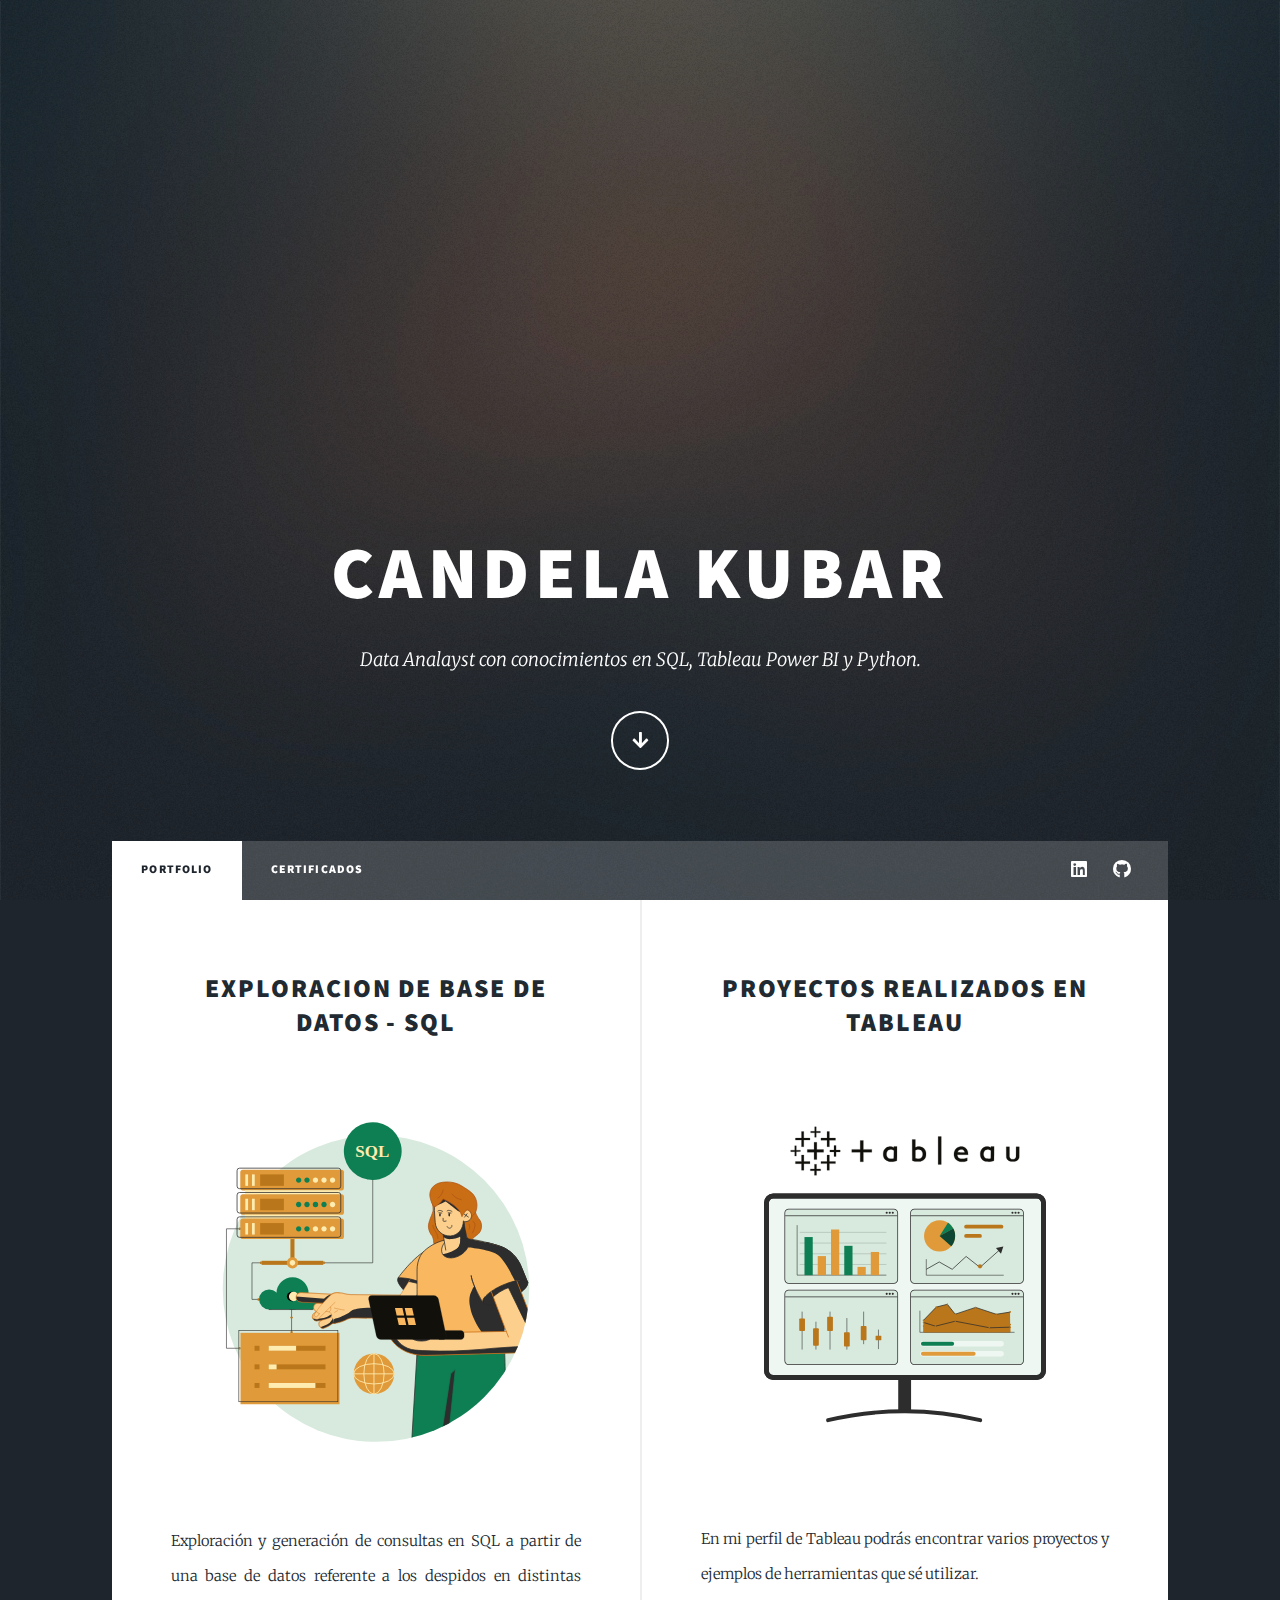
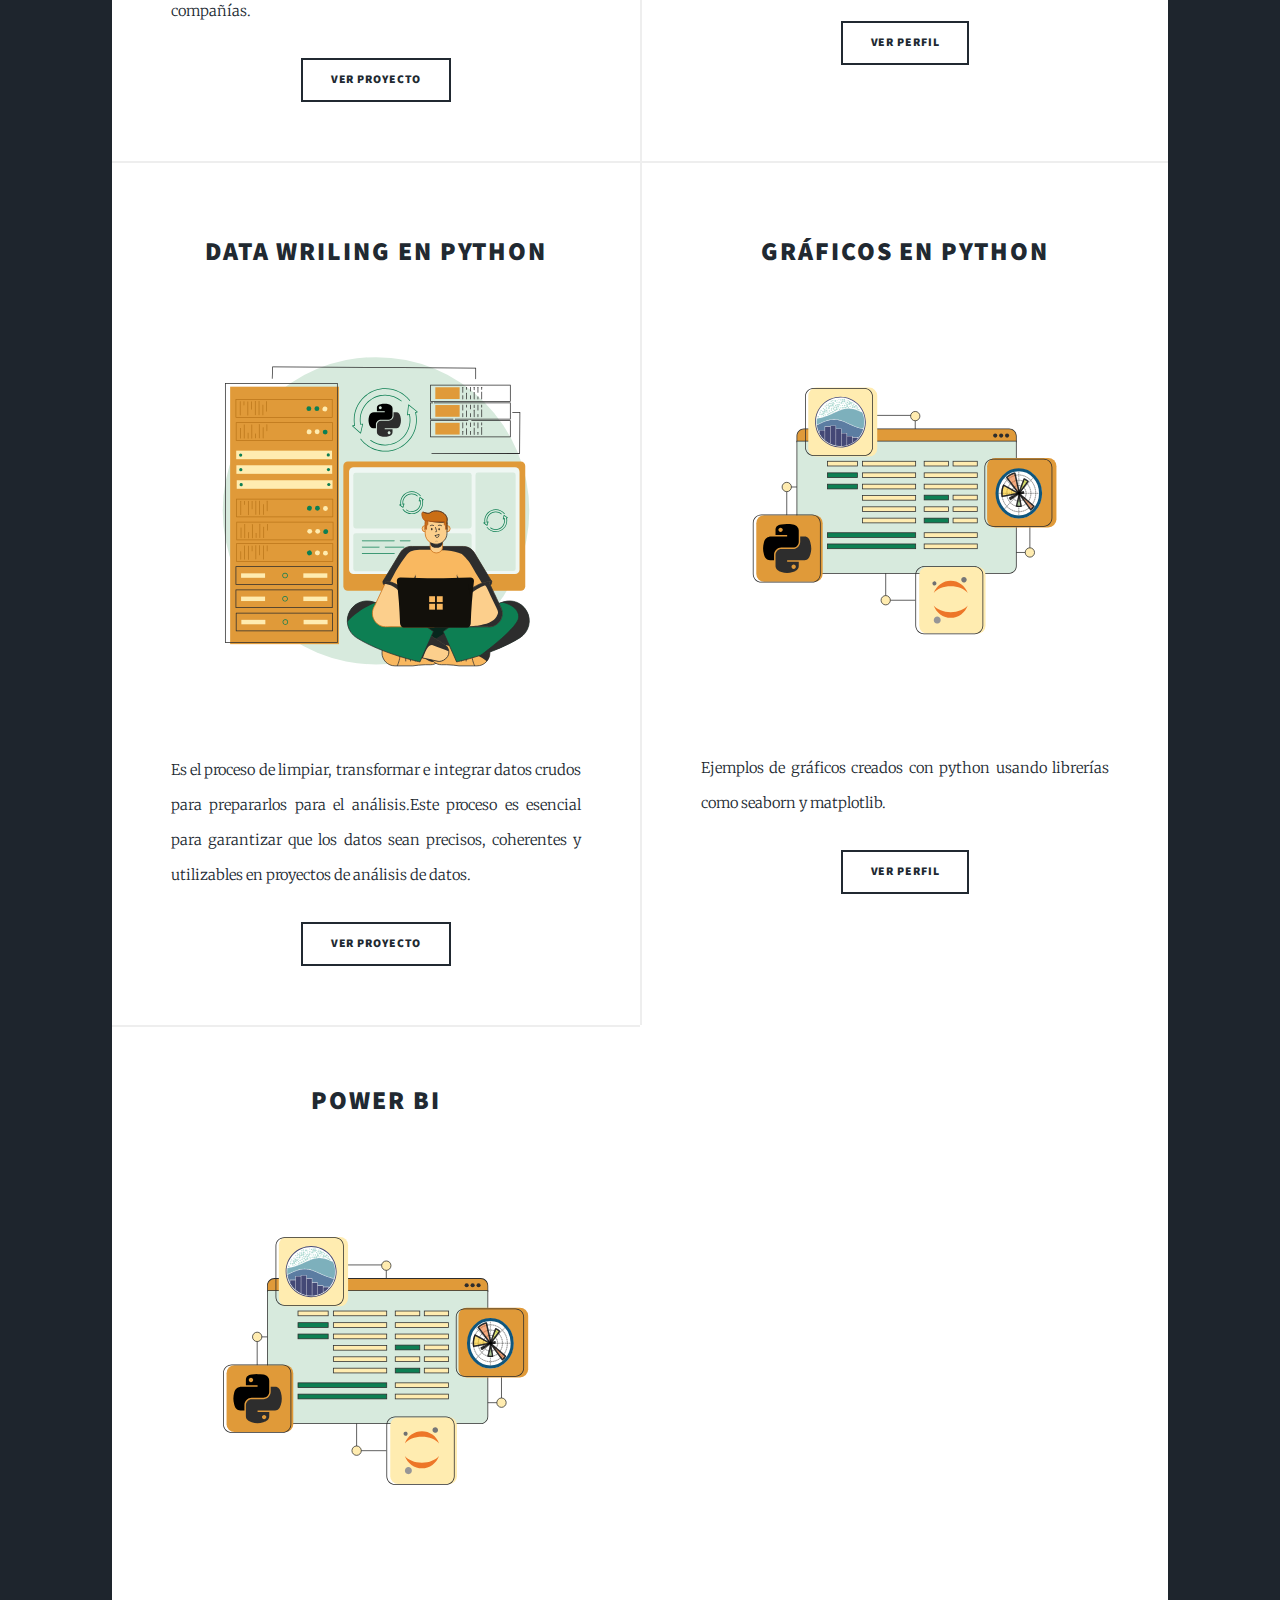
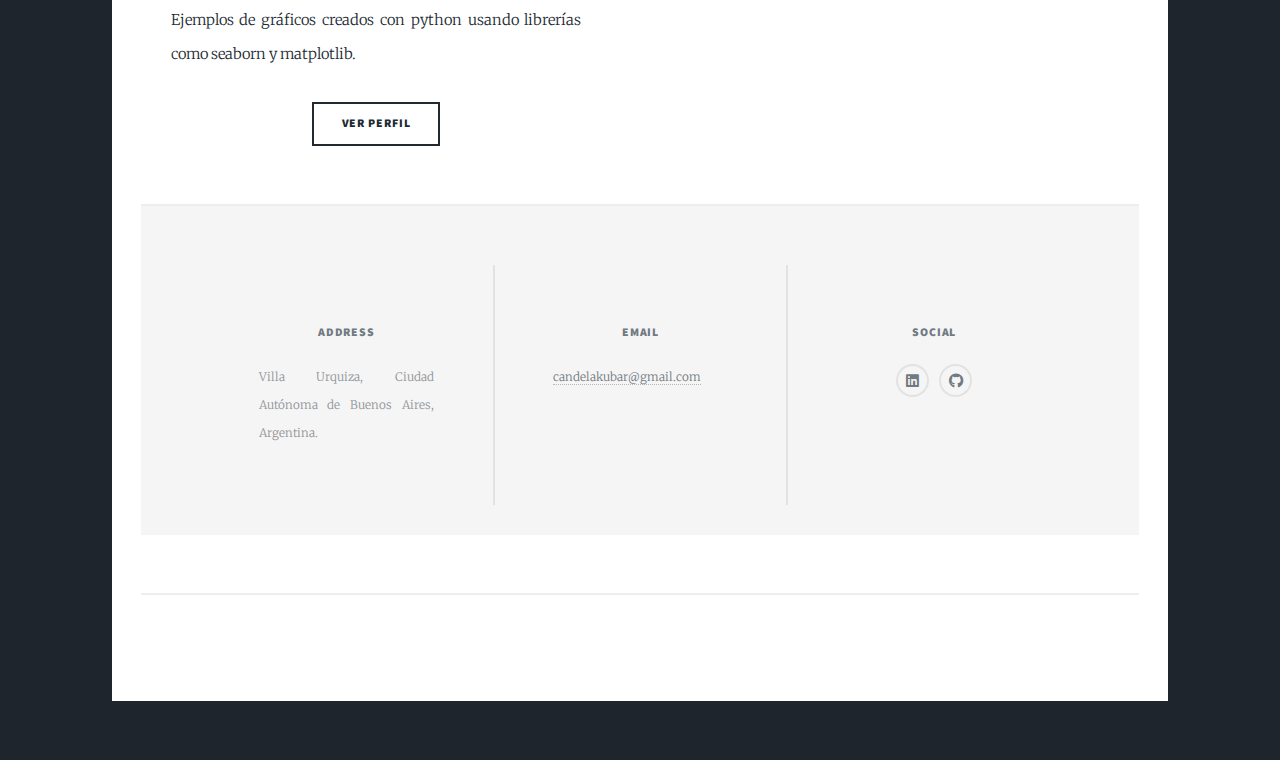
==== index.html @ c2733c33 "Add files via upload" ====
<!DOCTYPE HTML>
<!--
	Massively by HTML5 UP
	html5up.net | @ajlkn
	Free for personal and commercial use under the CCA 3.0 license (html5up.net/license)
-->
<html>
	<head>
		<title>Candela Kubar</title>
		<meta charset="utf-8" />
		<meta name="viewport" content="width=device-width, initial-scale=1, user-scalable=no" />
		<link rel="stylesheet" href="assets/css/main.css" />
		<noscript><link rel="stylesheet" href="assets/css/noscript.css" /></noscript>
	</head>
	<body class="is-preload">

		<!-- Wrapper -->
			<div id="wrapper" class="fade-in">

				<!-- Intro -->
					<div id="intro">
						<h1>Candela Kubar</h1>
						<p>Data Analayst con conocimientos en SQL, Tableau Power BI y Python. </p>
						<ul class="actions">
							<li><a href="#header" class="button icon solid solo fa-arrow-down scrolly">Continue</a></li>
						</ul>
					</div>

				<!-- Header -->
					<header id="header">
						<a href="index.html" class="logo">Candela Kubar</a>
					</header>

				<!-- Nav -->
					<nav id="nav">
						<ul class="links">
							<li class="active"><a href="index.html">Portfolio</a></li>
							<li><a href="Certificados.html">Certificados</a></li>
						</ul>
						<ul class="icons">
							<li><a href="https://www.linkedin.com/in/candela-kubar/" class="icon brands alt fa-linkedin"><span class="label">Linkedin</span></a></li>
									
							<li><a href="https://github.com/candelakubar" class="icon brands alt fa-github"><span class="label">GitHub</span></a></li>
						</ul>

					</nav>

				<!-- Main -->
					<div id="main">

						<!-- Featured Post -->
							<!--<article class="post featured">
								<header class="major">
									<span class="date"></span>
									<h2><a href="#">SOBRE MÍ</a></h2>
									<p>.</p>
								</header>
								<a href="#" class="image main"><img src="images/Candela - .png" alt="" /></a>
								<ul class="actions special">
									<li><a href="https://github.com/candelakubar/Portfolio/commit/44b8f091636bd6ac9d84b65bd78815445a03f952#diff-f40e5168f8fb11da5d33256a56b087e0f055940e2dd5fc052635dda3a37f2e3c" class="button large"> ver proyecto</a></li>
								</ul>
							</article>-->

						
						<!-- Posts -->
						<section class="posts">
							<article>
								<header>
									<span class="date"></span>
									<h2><a href="#">Exploracion de base de DATOS - SQL</a></h2>
								</header>
								<a href="#" class="image fit"><img src="images/2.svg" alt="" /></a>
								<p> Exploración y generación de consultas en SQL a partir de una base de datos referente a los despidos en distintas compañías.</p>
								<ul class="actions special">
									<li><a href="https://github.com/candelakubar/Portfolio/commit/44b8f091636bd6ac9d84b65bd78815445a03f952#diff-12560de89fd45d943a1b974aaaf78021fa6020786e90a288460d749282e4a67f" 
								class="button">Ver Proyecto</a></li>
								</ul>
							</article>
							<article>
								<header>
									<span class="date"></span>
									<h2><a href="https://public.tableau.com/app/profile/candela.kubar/vizzes">Proyectos realizados en Tableau</a></h2>
								</header>
								<a href="https://public.tableau.com/app/profile/candela.kubar/vizzes" class="image fit"><img src="images/3.svg" alt="" /></a>
								<p>En mi perfil de Tableau podrás encontrar varios proyectos y ejemplos de herramientas que sé utilizar.</p>
								<ul class="actions special">
									<li><a href="https://public.tableau.com/app/profile/candela.kubar/vizzes" class="button">Ver Perfil</a></li>
								</ul>
							</article>
							<article>

								<header>
									<span class="date"></span>
									<h2><a href="#">Data wriling en Python</a></h2>
								</header>
								<a href="https://github.com/candelakubar/Python/blob/9439e0c2906e0eee82c3d6cc67733873a5046e0e/Data_Wrangling.ipynb" class="image fit"><img src="images/1.svg" alt="" /></a>
								<p>Es el proceso de limpiar, transformar e integrar datos crudos para prepararlos para el análisis.Este proceso es esencial para garantizar que los datos sean precisos, coherentes y utilizables en proyectos de análisis de datos. </p>
								<ul class="actions special">
									<li><a href="#" class="button">Ver Proyecto</a></li>
								</ul>
							</article>
							<article>
								<header>
									<span class="date"></span>
									<h2><a href="#">Gráficos en Python</a></h2>
								</header>
								<a href="https://public.tableau.com/app/profile/candela.kubar/vizzes" class="image fit"><img src="images/4.svg" alt="" /></a>
								<p>Ejemplos de gráficos creados con python usando librerías como seaborn y matplotlib.<p>
								<ul class="actions special">
									<li><a href="#" class="button">Ver Perfil</a></li>
								</ul>
							</article>
							<article>
								
							
									<span class="major"></span>
									<h2><a href="#">POWER BI </a></h2>
								</header>
								<a href="powerbi.html" class="image fit"><img src="images/4.svg" alt="" /></a>
								<p>Ejemplos de gráficos creados con python usando librerías como seaborn y matplotlib.<p>
								<ul class="actions special">
									<li><a href="" class="button">Ver Perfil</a></li>
								</ul>

							</article>
							</section>





				
			<!-- Footer -->
			<footer id="footer">
				<section>
				
						<h3>Address</h3>
						<p> Villa Urquiza, Ciudad Autónoma de Buenos Aires, Argentina.</p>
					
					</section>
					<section>
						<h3>Email</h3>
						<p><a href="#">candelakubar@gmail.com</a></p>
					</section>
					<section>
						<h3>Social</h3>
						<ul class="icons alt">
							<li><a href="https://www.linkedin.com/in/candela-kubar/" class="icon brands alt fa-linkedin"><span class="label">Linkedin</span></a></li>
							
							<li><a href="https://github.com/candelakubar" class="icon brands alt fa-github"><span class="label">GitHub</span></a></li>
						</ul>
					</section>
				</section>
			</footer>

			<!-- Copyright -->
				<div id="copyright">
					<ul><li>&copy; Untitled</li><li>Design: <a href="https://html5up.net">HTML5 UP</a></li></ul>
				</div>

		</div>
		<!-- Scripts -->
			<script src="assets/js/jquery.min.js"></script>
			<script src="assets/js/jquery.scrollex.min.js"></script>
			<script src="assets/js/jquery.scrolly.min.js"></script>
			<script src="assets/js/browser.min.js"></script>
			<script src="assets/js/breakpoints.min.js"></script>
			<script src="assets/js/util.js"></script>
			<script src="assets/js/main.js"></script>

	</body>
</html>
---- assets/css/main.css ----
@import url(fontawesome-all.min.css);
@import url("https://fonts.googleapis.com/css?family=Merriweather:300,700,300italic,700italic|Source+Sans+Pro:900");

/*
	Massively by HTML5 UP
	html5up.net | @ajlkn
	Free for personal and commercial use under the CCA 3.0 license (html5up.net/license)
*/

html, body, div, span, applet, object,
iframe, h1, h2, h3, h4, h5, h6, p, blockquote,
pre, a, abbr, acronym, address, big, cite,
code, del, dfn, em, img, ins, kbd, q, s, samp,
small, strike, strong, sub, sup, tt, var, b,
u, i, center, dl, dt, dd, ol, ul, li, fieldset,
form, label, legend, table, caption, tbody,
tfoot, thead, tr, th, td, article, aside,
canvas, details, embed, figure, figcaption,
footer, header, hgroup, menu, nav, output, ruby,
section, summary, time, mark, audio, video {
	margin: 0;
	padding: 0;
	border: 0;
	font-size: 100%;
	font: inherit;
	vertical-align: baseline;}

article, aside, details, figcaption, figure,
footer, header, hgroup, menu, nav, section {
	display: block;}

body {
	line-height: 1;
}

ol, ul {
	list-style: none;
}

blockquote, q {
	quotes: none;
}

	blockquote:before, blockquote:after, q:before, q:after {
		content: '';
		content: none;
	}

table {
	border-collapse: collapse;
	border-spacing: 0;
}

body {
	-webkit-text-size-adjust: none;
}

mark {
	background-color: transparent;
	color: inherit;
}

input::-moz-focus-inner {
	border: 0;
	padding: 0;
}

input, select, textarea {
	-moz-appearance: none;
	-webkit-appearance: none;
	-ms-appearance: none;
	appearance: none;
}

/* Basic */

	@-ms-viewport {
		width: device-width;
	}

	body {
		-ms-overflow-style: scrollbar;
	}

	@media screen and (max-width: 480px) {

		html, body {
			min-width: 320px;
		}

	}

	html {
		box-sizing: border-box;
	}

	*, *:before, *:after {
		box-sizing: inherit;
	}

	body {
		background-color: #1e252d;
	}

		body.is-preload *, body.is-preload *:before, body.is-preload *:after {
			-moz-animation: none !important;
			-webkit-animation: none !important;
			-ms-animation: none !important;
			animation: none !important;
			-moz-transition: none !important;
			-webkit-transition: none !important;
			-ms-transition: none !important;
			transition: none !important;
		}

/* Type */

	html {
		font-size: 16pt;
	}

		@media screen and (max-width: 1680px) {

			html {
				font-size: 12pt;
			}

		}

		@media screen and (max-width: 1280px) {

			html {
				font-size: 11pt;
			}

		}

		@media screen and (max-width: 360px) {

			html {
				font-size: 10pt;
			}

		}

	body {
		color: #212931;
	}

	body, input, select, textarea {
		font-family: "Merriweather", Georgia, serif;
		font-weight: 300;
		font-size: 1rem;
		line-height: 2.375;
	}

	a {
		-moz-transition: color 0.2s ease-in-out, background-color 0.2s ease-in-out, border-color 0.2s ease-in-out, box-shadow 0.2s ease-in-out;
		-webkit-transition: color 0.2s ease-in-out, background-color 0.2s ease-in-out, border-color 0.2s ease-in-out, box-shadow 0.2s ease-in-out;
		-ms-transition: color 0.2s ease-in-out, background-color 0.2s ease-in-out, border-color 0.2s ease-in-out, box-shadow 0.2s ease-in-out;
		transition: color 0.2s ease-in-out, background-color 0.2s ease-in-out, border-color 0.2s ease-in-out, box-shadow 0.2s ease-in-out;
		border-bottom: dotted 1px;
		text-decoration: none;
	}

		a:hover {
			border-bottom-color: transparent;
		}

	strong, b {
		font-weight: 600;
	}

	em, i {
		font-style: italic;
	}

	p {
		text-align: justify;
		margin: 0 0 2rem 0;
	}

	h1, h2, h3, h4, h5, h6 {
		font-family: "Source Sans Pro", Helvetica, sans-serif;
		font-weight: 900;
		line-height: 1.5;
		letter-spacing: 0.075em;
		text-transform: uppercase;
		margin: 0 0 1rem 0;
	}

		h1 a, h2 a, h3 a, h4 a, h5 a, h6 a {
			border-bottom: 0;
			color: inherit;
			text-decoration: none;
		}

	h1 {
		font-size: 4rem;
		line-height: 1.1;
		margin: 0 0 2rem 0;
	}

	h2 {
		font-size: 1.75rem;
		line-height: 1.3;
		margin: 0 0 1.5rem 0;
	}

	h3 {
		font-size: 1.25rem;
		margin: 0 0 1.5rem 0;
	}

	h4 {
		font-size: 1rem;
	}

	h5 {
		font-size: 0.9rem;
	}

	h6 {
		font-size: 0.8rem;
	}

	sub {
		font-size: 0.8rem;
		position: relative;
		top: 0.5rem;
	}

	sup {
		font-size: 0.8rem;
		position: relative;
		top: -0.5rem;
	}

	blockquote {
		border-left: solid 4px;
		font-style: italic;
		margin: 0 0 2rem 0;
		padding: 0.5rem 0 0.5rem 2rem;
	}

	code {
		border: solid 2px;
		font-family: "Courier New", monospace;
		font-size: 0.9rem;
		margin: 0 0.25rem;
		padding: 0.25rem 0.65rem;
	}

	pre {
		-webkit-overflow-scrolling: touch;
		font-family: "Courier New", monospace;
		font-size: 0.9rem;
		margin: 0 0 2rem 0;
	}

		pre code {
			display: block;
			line-height: 1.75;
			padding: 1rem 1.5rem;
			overflow-x: auto;
		}

	hr {
		border: 0;
		border-bottom: solid 2px;
		margin: 3rem 0;
	}

		hr.major {
			margin: 5rem 0;
		}

	.align-left {
		text-align: left;
	}

	.align-center {
		text-align: center;
	}

	.align-right {
		text-align: right;
	}

	input, select, textarea {
		color: #212931;
	}

	a {
		color: #212931;
		border-bottom-color: rgba(33, 41, 49, 0.5);
	}

		a:hover {
			border-bottom-color: transparent;
			color: #18bfef !important;
		}

	strong, b {
		color: #212931;
	}

	h1, h2, h3, h4, h5, h6 {
		color: #212931;
	}

	blockquote {
		border-left-color: #eeeeee;
	}

	code {
		background: rgba(220, 220, 220, 0.25);
		border-color: #eeeeee;
	}

	hr {
		border-bottom-color: #eeeeee;
	}

/* Row */

	.row {
		display: flex;
		flex-wrap: wrap;
		box-sizing: border-box;
		align-items: stretch;
	}

		.row > * {
			box-sizing: border-box;
		}

		.row.gtr-uniform > * > :last-child {
			margin-bottom: 0;
		}

		.row.aln-left {
			justify-content: flex-start;
		}

		.row.aln-center {
			justify-content: center;
		}

		.row.aln-right {
			justify-content: flex-end;
		}

		.row.aln-top {
			align-items: flex-start;
		}

		.row.aln-middle {
			align-items: center;
		}

		.row.aln-bottom {
			align-items: flex-end;
		}

		.row > .imp {
			order: -1;
		}

		.row > .col-1 {
			width: 8.33333%;
		}

		.row > .off-1 {
			margin-left: 8.33333%;
		}

		.row > .col-2 {
			width: 16.66667%;
		}

		.row > .off-2 {
			margin-left: 16.66667%;
		}

		.row > .col-3 {
			width: 25%;
		}

		.row > .off-3 {
			margin-left: 25%;
		}

		.row > .col-4 {
			width: 33.33333%;
		}

		.row > .off-4 {
			margin-left: 33.33333%;
		}

		.row > .col-5 {
			width: 41.66667%;
		}

		.row > .off-5 {
			margin-left: 41.66667%;
		}

		.row > .col-6 {
			width: 50%;
		}

		.row > .off-6 {
			margin-left: 50%;
		}

		.row > .col-7 {
			width: 58.33333%;
		}

		.row > .off-7 {
			margin-left: 58.33333%;
		}

		.row > .col-8 {
			width: 66.66667%;
		}

		.row > .off-8 {
			margin-left: 66.66667%;
		}

		.row > .col-9 {
			width: 75%;
		}

		.row > .off-9 {
			margin-left: 75%;
		}

		.row > .col-10 {
			width: 83.33333%;
		}

		.row > .off-10 {
			margin-left: 83.33333%;
		}

		.row > .col-11 {
			width: 91.66667%;
		}

		.row > .off-11 {
			margin-left: 91.66667%;
		}

		.row > .col-12 {
			width: 100%;
		}

		.row > .off-12 {
			margin-left: 100%;
		}

		.row.gtr-0 {
			margin-top: 0;
			margin-left: 0rem;
		}

			.row.gtr-0 > * {
				padding: 0 0 0 0rem;
			}

			.row.gtr-0.gtr-uniform {
				margin-top: 0rem;
			}

				.row.gtr-0.gtr-uniform > * {
					padding-top: 0rem;
				}

		.row.gtr-25 {
			margin-top: 0;
			margin-left: -0.375rem;
		}

			.row.gtr-25 > * {
				padding: 0 0 0 0.375rem;
			}

			.row.gtr-25.gtr-uniform {
				margin-top: -0.375rem;
			}

				.row.gtr-25.gtr-uniform > * {
					padding-top: 0.375rem;
				}

		.row.gtr-50 {
			margin-top: 0;
			margin-left: -0.75rem;
		}

			.row.gtr-50 > * {
				padding: 0 0 0 0.75rem;
			}

			.row.gtr-50.gtr-uniform {
				margin-top: -0.75rem;
			}

				.row.gtr-50.gtr-uniform > * {
					padding-top: 0.75rem;
				}

		.row {
			margin-top: 0;
			margin-left: -1.5rem;
		}

			.row > * {
				padding: 0 0 0 1.5rem;
			}

			.row.gtr-uniform {
				margin-top: -1.5rem;
			}

				.row.gtr-uniform > * {
					padding-top: 1.5rem;
				}

		.row.gtr-150 {
			margin-top: 0;
			margin-left: -2.25rem;
		}

			.row.gtr-150 > * {
				padding: 0 0 0 2.25rem;
			}

			.row.gtr-150.gtr-uniform {
				margin-top: -2.25rem;
			}

				.row.gtr-150.gtr-uniform > * {
					padding-top: 2.25rem;
				}

		.row.gtr-200 {
			margin-top: 0;
			margin-left: -3rem;
		}

			.row.gtr-200 > * {
				padding: 0 0 0 3rem;
			}

			.row.gtr-200.gtr-uniform {
				margin-top: -3rem;
			}

				.row.gtr-200.gtr-uniform > * {
					padding-top: 3rem;
				}

		@media screen and (max-width: 1680px) {

			.row {
				display: flex;
				flex-wrap: wrap;
				box-sizing: border-box;
				align-items: stretch;
			}

				.row > * {
					box-sizing: border-box;
				}

				.row.gtr-uniform > * > :last-child {
					margin-bottom: 0;
				}

				.row.aln-left {
					justify-content: flex-start;
				}

				.row.aln-center {
					justify-content: center;
				}

				.row.aln-right {
					justify-content: flex-end;
				}

				.row.aln-top {
					align-items: flex-start;
				}

				.row.aln-middle {
					align-items: center;
				}

				.row.aln-bottom {
					align-items: flex-end;
				}

				.row > .imp-xlarge {
					order: -1;
				}

				.row > .col-1-xlarge {
					width: 8.33333%;
				}

				.row > .off-1-xlarge {
					margin-left: 8.33333%;
				}

				.row > .col-2-xlarge {
					width: 16.66667%;
				}

				.row > .off-2-xlarge {
					margin-left: 16.66667%;
				}

				.row > .col-3-xlarge {
					width: 25%;
				}

				.row > .off-3-xlarge {
					margin-left: 25%;
				}

				.row > .col-4-xlarge {
					width: 33.33333%;
				}

				.row > .off-4-xlarge {
					margin-left: 33.33333%;
				}

				.row > .col-5-xlarge {
					width: 41.66667%;
				}

				.row > .off-5-xlarge {
					margin-left: 41.66667%;
				}

				.row > .col-6-xlarge {
					width: 50%;
				}

				.row > .off-6-xlarge {
					margin-left: 50%;
				}

				.row > .col-7-xlarge {
					width: 58.33333%;
				}

				.row > .off-7-xlarge {
					margin-left: 58.33333%;
				}

				.row > .col-8-xlarge {
					width: 66.66667%;
				}

				.row > .off-8-xlarge {
					margin-left: 66.66667%;
				}

				.row > .col-9-xlarge {
					width: 75%;
				}

				.row > .off-9-xlarge {
					margin-left: 75%;
				}

				.row > .col-10-xlarge {
					width: 83.33333%;
				}

				.row > .off-10-xlarge {
					margin-left: 83.33333%;
				}

				.row > .col-11-xlarge {
					width: 91.66667%;
				}

				.row > .off-11-xlarge {
					margin-left: 91.66667%;
				}

				.row > .col-12-xlarge {
					width: 100%;
				}

				.row > .off-12-xlarge {
					margin-left: 100%;
				}

				.row.gtr-0 {
					margin-top: 0;
					margin-left: 0rem;
				}

					.row.gtr-0 > * {
						padding: 0 0 0 0rem;
					}

					.row.gtr-0.gtr-uniform {
						margin-top: 0rem;
					}

						.row.gtr-0.gtr-uniform > * {
							padding-top: 0rem;
						}

				.row.gtr-25 {
					margin-top: 0;
					margin-left: -0.375rem;
				}

					.row.gtr-25 > * {
						padding: 0 0 0 0.375rem;
					}

					.row.gtr-25.gtr-uniform {
						margin-top: -0.375rem;
					}

						.row.gtr-25.gtr-uniform > * {
							padding-top: 0.375rem;
						}

				.row.gtr-50 {
					margin-top: 0;
					margin-left: -0.75rem;
				}

					.row.gtr-50 > * {
						padding: 0 0 0 0.75rem;
					}

					.row.gtr-50.gtr-uniform {
						margin-top: -0.75rem;
					}

						.row.gtr-50.gtr-uniform > * {
							padding-top: 0.75rem;
						}

				.row {
					margin-top: 0;
					margin-left: -1.5rem;
				}

					.row > * {
						padding: 0 0 0 1.5rem;
					}

					.row.gtr-uniform {
						margin-top: -1.5rem;
					}

						.row.gtr-uniform > * {
							padding-top: 1.5rem;
						}

				.row.gtr-150 {
					margin-top: 0;
					margin-left: -2.25rem;
				}

					.row.gtr-150 > * {
						padding: 0 0 0 2.25rem;
					}

					.row.gtr-150.gtr-uniform {
						margin-top: -2.25rem;
					}

						.row.gtr-150.gtr-uniform > * {
							padding-top: 2.25rem;
						}

				.row.gtr-200 {
					margin-top: 0;
					margin-left: -3rem;
				}

					.row.gtr-200 > * {
						padding: 0 0 0 3rem;
					}

					.row.gtr-200.gtr-uniform {
						margin-top: -3rem;
					}

						.row.gtr-200.gtr-uniform > * {
							padding-top: 3rem;
						}

		}

		@media screen and (max-width: 1280px) {

			.row {
				display: flex;
				flex-wrap: wrap;
				box-sizing: border-box;
				align-items: stretch;
			}

				.row > * {
					box-sizing: border-box;
				}

				.row.gtr-uniform > * > :last-child {
					margin-bottom: 0;
				}

				.row.aln-left {
					justify-content: flex-start;
				}

				.row.aln-center {
					justify-content: center;
				}

				.row.aln-right {
					justify-content: flex-end;
				}

				.row.aln-top {
					align-items: flex-start;
				}

				.row.aln-middle {
					align-items: center;
				}

				.row.aln-bottom {
					align-items: flex-end;
				}

				.row > .imp-large {
					order: -1;
				}

				.row > .col-1-large {
					width: 8.33333%;
				}

				.row > .off-1-large {
					margin-left: 8.33333%;
				}

				.row > .col-2-large {
					width: 16.66667%;
				}

				.row > .off-2-large {
					margin-left: 16.66667%;
				}

				.row > .col-3-large {
					width: 25%;
				}

				.row > .off-3-large {
					margin-left: 25%;
				}

				.row > .col-4-large {
					width: 33.33333%;
				}

				.row > .off-4-large {
					margin-left: 33.33333%;
				}

				.row > .col-5-large {
					width: 41.66667%;
				}

				.row > .off-5-large {
					margin-left: 41.66667%;
				}

				.row > .col-6-large {
					width: 50%;
				}

				.row > .off-6-large {
					margin-left: 50%;
				}

				.row > .col-7-large {
					width: 58.33333%;
				}

				.row > .off-7-large {
					margin-left: 58.33333%;
				}

				.row > .col-8-large {
					width: 66.66667%;
				}

				.row > .off-8-large {
					margin-left: 66.66667%;
				}

				.row > .col-9-large {
					width: 75%;
				}

				.row > .off-9-large {
					margin-left: 75%;
				}

				.row > .col-10-large {
					width: 83.33333%;
				}

				.row > .off-10-large {
					margin-left: 83.33333%;
				}

				.row > .col-11-large {
					width: 91.66667%;
				}

				.row > .off-11-large {
					margin-left: 91.66667%;
				}

				.row > .col-12-large {
					width: 100%;
				}

				.row > .off-12-large {
					margin-left: 100%;
				}

				.row.gtr-0 {
					margin-top: 0;
					margin-left: 0rem;
				}

					.row.gtr-0 > * {
						padding: 0 0 0 0rem;
					}

					.row.gtr-0.gtr-uniform {
						margin-top: 0rem;
					}

						.row.gtr-0.gtr-uniform > * {
							padding-top: 0rem;
						}

				.row.gtr-25 {
					margin-top: 0;
					margin-left: -0.375rem;
				}

					.row.gtr-25 > * {
						padding: 0 0 0 0.375rem;
					}

					.row.gtr-25.gtr-uniform {
						margin-top: -0.375rem;
					}

						.row.gtr-25.gtr-uniform > * {
							padding-top: 0.375rem;
						}

				.row.gtr-50 {
					margin-top: 0;
					margin-left: -0.75rem;
				}

					.row.gtr-50 > * {
						padding: 0 0 0 0.75rem;
					}

					.row.gtr-50.gtr-uniform {
						margin-top: -0.75rem;
					}

						.row.gtr-50.gtr-uniform > * {
							padding-top: 0.75rem;
						}

				.row {
					margin-top: 0;
					margin-left: -1.5rem;
				}

					.row > * {
						padding: 0 0 0 1.5rem;
					}

					.row.gtr-uniform {
						margin-top: -1.5rem;
					}

						.row.gtr-uniform > * {
							padding-top: 1.5rem;
						}

				.row.gtr-150 {
					margin-top: 0;
					margin-left: -2.25rem;
				}

					.row.gtr-150 > * {
						padding: 0 0 0 2.25rem;
					}

					.row.gtr-150.gtr-uniform {
						margin-top: -2.25rem;
					}

						.row.gtr-150.gtr-uniform > * {
							padding-top: 2.25rem;
						}

				.row.gtr-200 {
					margin-top: 0;
					margin-left: -3rem;
				}

					.row.gtr-200 > * {
						padding: 0 0 0 3rem;
					}

					.row.gtr-200.gtr-uniform {
						margin-top: -3rem;
					}

						.row.gtr-200.gtr-uniform > * {
							padding-top: 3rem;
						}

		}

		@media screen and (max-width: 980px) {

			.row {
				display: flex;
				flex-wrap: wrap;
				box-sizing: border-box;
				align-items: stretch;
			}

				.row > * {
					box-sizing: border-box;
				}

				.row.gtr-uniform > * > :last-child {
					margin-bottom: 0;
				}

				.row.aln-left {
					justify-content: flex-start;
				}

				.row.aln-center {
					justify-content: center;
				}

				.row.aln-right {
					justify-content: flex-end;
				}

				.row.aln-top {
					align-items: flex-start;
				}

				.row.aln-middle {
					align-items: center;
				}

				.row.aln-bottom {
					align-items: flex-end;
				}

				.row > .imp-medium {
					order: -1;
				}

				.row > .col-1-medium {
					width: 8.33333%;
				}

				.row > .off-1-medium {
					margin-left: 8.33333%;
				}

				.row > .col-2-medium {
					width: 16.66667%;
				}

				.row > .off-2-medium {
					margin-left: 16.66667%;
				}

				.row > .col-3-medium {
					width: 25%;
				}

				.row > .off-3-medium {
					margin-left: 25%;
				}

				.row > .col-4-medium {
					width: 33.33333%;
				}

				.row > .off-4-medium {
					margin-left: 33.33333%;
				}

				.row > .col-5-medium {
					width: 41.66667%;
				}

				.row > .off-5-medium {
					margin-left: 41.66667%;
				}

				.row > .col-6-medium {
					width: 50%;
				}

				.row > .off-6-medium {
					margin-left: 50%;
				}

				.row > .col-7-medium {
					width: 58.33333%;
				}

				.row > .off-7-medium {
					margin-left: 58.33333%;
				}

				.row > .col-8-medium {
					width: 66.66667%;
				}

				.row > .off-8-medium {
					margin-left: 66.66667%;
				}

				.row > .col-9-medium {
					width: 75%;
				}

				.row > .off-9-medium {
					margin-left: 75%;
				}

				.row > .col-10-medium {
					width: 83.33333%;
				}

				.row > .off-10-medium {
					margin-left: 83.33333%;
				}

				.row > .col-11-medium {
					width: 91.66667%;
				}

				.row > .off-11-medium {
					margin-left: 91.66667%;
				}

				.row > .col-12-medium {
					width: 100%;
				}

				.row > .off-12-medium {
					margin-left: 100%;
				}

				.row.gtr-0 {
					margin-top: 0;
					margin-left: 0rem;
				}

					.row.gtr-0 > * {
						padding: 0 0 0 0rem;
					}

					.row.gtr-0.gtr-uniform {
						margin-top: 0rem;
					}

						.row.gtr-0.gtr-uniform > * {
							padding-top: 0rem;
						}

				.row.gtr-25 {
					margin-top: 0;
					margin-left: -0.375rem;
				}

					.row.gtr-25 > * {
						padding: 0 0 0 0.375rem;
					}

					.row.gtr-25.gtr-uniform {
						margin-top: -0.375rem;
					}

						.row.gtr-25.gtr-uniform > * {
							padding-top: 0.375rem;
						}

				.row.gtr-50 {
					margin-top: 0;
					margin-left: -0.75rem;
				}

					.row.gtr-50 > * {
						padding: 0 0 0 0.75rem;
					}

					.row.gtr-50.gtr-uniform {
						margin-top: -0.75rem;
					}

						.row.gtr-50.gtr-uniform > * {
							padding-top: 0.75rem;
						}

				.row {
					margin-top: 0;
					margin-left: -1.5rem;
				}

					.row > * {
						padding: 0 0 0 1.5rem;
					}

					.row.gtr-uniform {
						margin-top: -1.5rem;
					}

						.row.gtr-uniform > * {
							padding-top: 1.5rem;
						}

				.row.gtr-150 {
					margin-top: 0;
					margin-left: -2.25rem;
				}

					.row.gtr-150 > * {
						padding: 0 0 0 2.25rem;
					}

					.row.gtr-150.gtr-uniform {
						margin-top: -2.25rem;
					}

						.row.gtr-150.gtr-uniform > * {
							padding-top: 2.25rem;
						}

				.row.gtr-200 {
					margin-top: 0;
					margin-left: -3rem;
				}

					.row.gtr-200 > * {
						padding: 0 0 0 3rem;
					}

					.row.gtr-200.gtr-uniform {
						margin-top: -3rem;
					}

						.row.gtr-200.gtr-uniform > * {
							padding-top: 3rem;
						}

		}

		@media screen and (max-width: 736px) {

			.row {
				display: flex;
				flex-wrap: wrap;
				box-sizing: border-box;
				align-items: stretch;
			}

				.row > * {
					box-sizing: border-box;
				}

				.row.gtr-uniform > * > :last-child {
					margin-bottom: 0;
				}

				.row.aln-left {
					justify-content: flex-start;
				}

				.row.aln-center {
					justify-content: center;
				}

				.row.aln-right {
					justify-content: flex-end;
				}

				.row.aln-top {
					align-items: flex-start;
				}

				.row.aln-middle {
					align-items: center;
				}

				.row.aln-bottom {
					align-items: flex-end;
				}

				.row > .imp-small {
					order: -1;
				}

				.row > .col-1-small {
					width: 8.33333%;
				}

				.row > .off-1-small {
					margin-left: 8.33333%;
				}

				.row > .col-2-small {
					width: 16.66667%;
				}

				.row > .off-2-small {
					margin-left: 16.66667%;
				}

				.row > .col-3-small {
					width: 25%;
				}

				.row > .off-3-small {
					margin-left: 25%;
				}

				.row > .col-4-small {
					width: 33.33333%;
				}

				.row > .off-4-small {
					margin-left: 33.33333%;
				}

				.row > .col-5-small {
					width: 41.66667%;
				}

				.row > .off-5-small {
					margin-left: 41.66667%;
				}

				.row > .col-6-small {
					width: 50%;
				}

				.row > .off-6-small {
					margin-left: 50%;
				}

				.row > .col-7-small {
					width: 58.33333%;
				}

				.row > .off-7-small {
					margin-left: 58.33333%;
				}

				.row > .col-8-small {
					width: 66.66667%;
				}

				.row > .off-8-small {
					margin-left: 66.66667%;
				}

				.row > .col-9-small {
					width: 75%;
				}

				.row > .off-9-small {
					margin-left: 75%;
				}

				.row > .col-10-small {
					width: 83.33333%;
				}

				.row > .off-10-small {
					margin-left: 83.33333%;
				}

				.row > .col-11-small {
					width: 91.66667%;
				}

				.row > .off-11-small {
					margin-left: 91.66667%;
				}

				.row > .col-12-small {
					width: 100%;
				}

				.row > .off-12-small {
					margin-left: 100%;
				}

				.row.gtr-0 {
					margin-top: 0;
					margin-left: 0rem;
				}

					.row.gtr-0 > * {
						padding: 0 0 0 0rem;
					}

					.row.gtr-0.gtr-uniform {
						margin-top: 0rem;
					}

						.row.gtr-0.gtr-uniform > * {
							padding-top: 0rem;
						}

				.row.gtr-25 {
					margin-top: 0;
					margin-left: -0.375rem;
				}

					.row.gtr-25 > * {
						padding: 0 0 0 0.375rem;
					}

					.row.gtr-25.gtr-uniform {
						margin-top: -0.375rem;
					}

						.row.gtr-25.gtr-uniform > * {
							padding-top: 0.375rem;
						}

				.row.gtr-50 {
					margin-top: 0;
					margin-left: -0.75rem;
				}

					.row.gtr-50 > * {
						padding: 0 0 0 0.75rem;
					}

					.row.gtr-50.gtr-uniform {
						margin-top: -0.75rem;
					}

						.row.gtr-50.gtr-uniform > * {
							padding-top: 0.75rem;
						}

				.row {
					margin-top: 0;
					margin-left: -1.5rem;
				}

					.row > * {
						padding: 0 0 0 1.5rem;
					}

					.row.gtr-uniform {
						margin-top: -1.5rem;
					}

						.row.gtr-uniform > * {
							padding-top: 1.5rem;
						}

				.row.gtr-150 {
					margin-top: 0;
					margin-left: -2.25rem;
				}

					.row.gtr-150 > * {
						padding: 0 0 0 2.25rem;
					}

					.row.gtr-150.gtr-uniform {
						margin-top: -2.25rem;
					}

						.row.gtr-150.gtr-uniform > * {
							padding-top: 2.25rem;
						}

				.row.gtr-200 {
					margin-top: 0;
					margin-left: -3rem;
				}

					.row.gtr-200 > * {
						padding: 0 0 0 3rem;
					}

					.row.gtr-200.gtr-uniform {
						margin-top: -3rem;
					}

						.row.gtr-200.gtr-uniform > * {
							padding-top: 3rem;
						}

		}

		@media screen and (max-width: 480px) {

			.row {
				display: flex;
				flex-wrap: wrap;
				box-sizing: border-box;
				align-items: stretch;
			}

				.row > * {
					box-sizing: border-box;
				}

				.row.gtr-uniform > * > :last-child {
					margin-bottom: 0;
				}

				.row.aln-left {
					justify-content: flex-start;
				}

				.row.aln-center {
					justify-content: center;
				}

				.row.aln-right {
					justify-content: flex-end;
				}

				.row.aln-top {
					align-items: flex-start;
				}

				.row.aln-middle {
					align-items: center;
				}

				.row.aln-bottom {
					align-items: flex-end;
				}

				.row > .imp-xsmall {
					order: -1;
				}

				.row > .col-1-xsmall {
					width: 8.33333%;
				}

				.row > .off-1-xsmall {
					margin-left: 8.33333%;
				}

				.row > .col-2-xsmall {
					width: 16.66667%;
				}

				.row > .off-2-xsmall {
					margin-left: 16.66667%;
				}

				.row > .col-3-xsmall {
					width: 25%;
				}

				.row > .off-3-xsmall {
					margin-left: 25%;
				}

				.row > .col-4-xsmall {
					width: 33.33333%;
				}

				.row > .off-4-xsmall {
					margin-left: 33.33333%;
				}

				.row > .col-5-xsmall {
					width: 41.66667%;
				}

				.row > .off-5-xsmall {
					margin-left: 41.66667%;
				}

				.row > .col-6-xsmall {
					width: 50%;
				}

				.row > .off-6-xsmall {
					margin-left: 50%;
				}

				.row > .col-7-xsmall {
					width: 58.33333%;
				}

				.row > .off-7-xsmall {
					margin-left: 58.33333%;
				}

				.row > .col-8-xsmall {
					width: 66.66667%;
				}

				.row > .off-8-xsmall {
					margin-left: 66.66667%;
				}

				.row > .col-9-xsmall {
					width: 75%;
				}

				.row > .off-9-xsmall {
					margin-left: 75%;
				}

				.row > .col-10-xsmall {
					width: 83.33333%;
				}

				.row > .off-10-xsmall {
					margin-left: 83.33333%;
				}

				.row > .col-11-xsmall {
					width: 91.66667%;
				}

				.row > .off-11-xsmall {
					margin-left: 91.66667%;
				}

				.row > .col-12-xsmall {
					width: 100%;
				}

				.row > .off-12-xsmall {
					margin-left: 100%;
				}

				.row.gtr-0 {
					margin-top: 0;
					margin-left: 0rem;
				}

					.row.gtr-0 > * {
						padding: 0 0 0 0rem;
					}

					.row.gtr-0.gtr-uniform {
						margin-top: 0rem;
					}

						.row.gtr-0.gtr-uniform > * {
							padding-top: 0rem;
						}

				.row.gtr-25 {
					margin-top: 0;
					margin-left: -0.375rem;
				}

					.row.gtr-25 > * {
						padding: 0 0 0 0.375rem;
					}

					.row.gtr-25.gtr-uniform {
						margin-top: -0.375rem;
					}

						.row.gtr-25.gtr-uniform > * {
							padding-top: 0.375rem;
						}

				.row.gtr-50 {
					margin-top: 0;
					margin-left: -0.75rem;
				}

					.row.gtr-50 > * {
						padding: 0 0 0 0.75rem;
					}

					.row.gtr-50.gtr-uniform {
						margin-top: -0.75rem;
					}

						.row.gtr-50.gtr-uniform > * {
							padding-top: 0.75rem;
						}

				.row {
					margin-top: 0;
					margin-left: -1.5rem;
				}

					.row > * {
						padding: 0 0 0 1.5rem;
					}

					.row.gtr-uniform {
						margin-top: -1.5rem;
					}

						.row.gtr-uniform > * {
							padding-top: 1.5rem;
						}

				.row.gtr-150 {
					margin-top: 0;
					margin-left: -2.25rem;
				}

					.row.gtr-150 > * {
						padding: 0 0 0 2.25rem;
					}

					.row.gtr-150.gtr-uniform {
						margin-top: -2.25rem;
					}

						.row.gtr-150.gtr-uniform > * {
							padding-top: 2.25rem;
						}

				.row.gtr-200 {
					margin-top: 0;
					margin-left: -3rem;
				}

					.row.gtr-200 > * {
						padding: 0 0 0 3rem;
					}

					.row.gtr-200.gtr-uniform {
						margin-top: -3rem;
					}

						.row.gtr-200.gtr-uniform > * {
							padding-top: 3rem;
						}

		}

		@media screen and (max-width: 360px) {

			.row {
				display: flex;
				flex-wrap: wrap;
				box-sizing: border-box;
				align-items: stretch;
			}

				.row > * {
					box-sizing: border-box;
				}

				.row.gtr-uniform > * > :last-child {
					margin-bottom: 0;
				}

				.row.aln-left {
					justify-content: flex-start;
				}

				.row.aln-center {
					justify-content: center;
				}

				.row.aln-right {
					justify-content: flex-end;
				}

				.row.aln-top {
					align-items: flex-start;
				}

				.row.aln-middle {
					align-items: center;
				}

				.row.aln-bottom {
					align-items: flex-end;
				}

				.row > .imp-xxsmall {
					order: -1;
				}

				.row > .col-1-xxsmall {
					width: 8.33333%;
				}

				.row > .off-1-xxsmall {
					margin-left: 8.33333%;
				}

				.row > .col-2-xxsmall {
					width: 16.66667%;
				}

				.row > .off-2-xxsmall {
					margin-left: 16.66667%;
				}

				.row > .col-3-xxsmall {
					width: 25%;
				}

				.row > .off-3-xxsmall {
					margin-left: 25%;
				}

				.row > .col-4-xxsmall {
					width: 33.33333%;
				}

				.row > .off-4-xxsmall {
					margin-left: 33.33333%;
				}

				.row > .col-5-xxsmall {
					width: 41.66667%;
				}

				.row > .off-5-xxsmall {
					margin-left: 41.66667%;
				}

				.row > .col-6-xxsmall {
					width: 50%;
				}

				.row > .off-6-xxsmall {
					margin-left: 50%;
				}

				.row > .col-7-xxsmall {
					width: 58.33333%;
				}

				.row > .off-7-xxsmall {
					margin-left: 58.33333%;
				}

				.row > .col-8-xxsmall {
					width: 66.66667%;
				}

				.row > .off-8-xxsmall {
					margin-left: 66.66667%;
				}

				.row > .col-9-xxsmall {
					width: 75%;
				}

				.row > .off-9-xxsmall {
					margin-left: 75%;
				}

				.row > .col-10-xxsmall {
					width: 83.33333%;
				}

				.row > .off-10-xxsmall {
					margin-left: 83.33333%;
				}

				.row > .col-11-xxsmall {
					width: 91.66667%;
				}

				.row > .off-11-xxsmall {
					margin-left: 91.66667%;
				}

				.row > .col-12-xxsmall {
					width: 100%;
				}

				.row > .off-12-xxsmall {
					margin-left: 100%;
				}

				.row.gtr-0 {
					margin-top: 0;
					margin-left: 0rem;
				}

					.row.gtr-0 > * {
						padding: 0 0 0 0rem;
					}

					.row.gtr-0.gtr-uniform {
						margin-top: 0rem;
					}

						.row.gtr-0.gtr-uniform > * {
							padding-top: 0rem;
						}

				.row.gtr-25 {
					margin-top: 0;
					margin-left: -0.375rem;
				}

					.row.gtr-25 > * {
						padding: 0 0 0 0.375rem;
					}

					.row.gtr-25.gtr-uniform {
						margin-top: -0.375rem;
					}

						.row.gtr-25.gtr-uniform > * {
							padding-top: 0.375rem;
						}

				.row.gtr-50 {
					margin-top: 0;
					margin-left: -0.75rem;
				}

					.row.gtr-50 > * {
						padding: 0 0 0 0.75rem;
					}

					.row.gtr-50.gtr-uniform {
						margin-top: -0.75rem;
					}

						.row.gtr-50.gtr-uniform > * {
							padding-top: 0.75rem;
						}

				.row {
					margin-top: 0;
					margin-left: -1.5rem;
				}

					.row > * {
						padding: 0 0 0 1.5rem;
					}

					.row.gtr-uniform {
						margin-top: -1.5rem;
					}

						.row.gtr-uniform > * {
							padding-top: 1.5rem;
						}

				.row.gtr-150 {
					margin-top: 0;
					margin-left: -2.25rem;
				}

					.row.gtr-150 > * {
						padding: 0 0 0 2.25rem;
					}

					.row.gtr-150.gtr-uniform {
						margin-top: -2.25rem;
					}

						.row.gtr-150.gtr-uniform > * {
							padding-top: 2.25rem;
						}

				.row.gtr-200 {
					margin-top: 0;
					margin-left: -3rem;
				}

					.row.gtr-200 > * {
						padding: 0 0 0 3rem;
					}

					.row.gtr-200.gtr-uniform {
						margin-top: -3rem;
					}

						.row.gtr-200.gtr-uniform > * {
							padding-top: 3rem;
						}

		}

/* Box */

	.box {
		border: solid 2px;
		margin-bottom: 2rem;
		padding: 1.5rem;
	}

		.box > :last-child,
		.box > :last-child > :last-child,
		.box > :last-child > :last-child > :last-child {
			margin-bottom: 0;
		}

		.box.alt {
			border: 0;
			border-radius: 0;
			padding: 0;
		}

	.box {
		border-color: #eeeeee;
	}

/* Button */

	input[type="submit"],
	input[type="reset"],
	input[type="button"],
	button,
	.button {
		-moz-appearance: none;
		-webkit-appearance: none;
		-ms-appearance: none;
		appearance: none;
		-moz-transition: background-color 0.2s ease-in-out, box-shadow 0.2s ease-in-out, color 0.2s ease-in-out;
		-webkit-transition: background-color 0.2s ease-in-out, box-shadow 0.2s ease-in-out, color 0.2s ease-in-out;
		-ms-transition: background-color 0.2s ease-in-out, box-shadow 0.2s ease-in-out, color 0.2s ease-in-out;
		transition: background-color 0.2s ease-in-out, box-shadow 0.2s ease-in-out, color 0.2s ease-in-out;
		border: 0;
		border-radius: 0;
		cursor: pointer;
		display: inline-block;
		font-family: "Source Sans Pro", Helvetica, sans-serif;
		font-size: 0.8rem;
		font-weight: 900;
		letter-spacing: 0.075em;
		height: 3rem;
		line-height: 3rem;
		padding: 0 2rem;
		text-align: center;
		text-decoration: none;
		text-transform: uppercase;
		white-space: nowrap;
	}

		input[type="submit"].icon:before,
		input[type="reset"].icon:before,
		input[type="button"].icon:before,
		button.icon:before,
		.button.icon:before {
			margin-right: 0.5rem;
		}

		input[type="submit"].icon.solo,
		input[type="reset"].icon.solo,
		input[type="button"].icon.solo,
		button.icon.solo,
		.button.icon.solo {
			position: relative;
			width: 4rem;
			height: 4rem;
			line-height: 4rem;
			border-radius: 4rem;
			text-indent: 4rem;
			overflow: hidden;
			padding: 0;
			white-space: nowrap;
		}

			input[type="submit"].icon.solo:before,
			input[type="reset"].icon.solo:before,
			input[type="button"].icon.solo:before,
			button.icon.solo:before,
			.button.icon.solo:before {
				position: absolute;
				display: block;
				top: 0;
				left: 0;
				width: inherit;
				height: inherit;
				line-height: inherit;
				font-size: 1.25rem;
				margin-right: 0;
				text-align: center;
				text-indent: 0;
			}

		input[type="submit"].fit,
		input[type="reset"].fit,
		input[type="button"].fit,
		button.fit,
		.button.fit {
			width: 100%;
		}

		input[type="submit"].small,
		input[type="reset"].small,
		input[type="button"].small,
		button.small,
		.button.small {
			font-size: 0.7rem;
			height: 2.5rem;
			line-height: 2.5rem;
			padding: 0 1.5rem;
		}

		input[type="submit"].large,
		input[type="reset"].large,
		input[type="button"].large,
		button.large,
		.button.large {
			font-size: 0.9rem;
			height: 3.5rem;
			line-height: 3.5rem;
			padding: 0 2.75rem;
		}

		@media screen and (max-width: 980px) {

			input[type="submit"],
			input[type="reset"],
			input[type="button"],
			button,
			.button {
				font-size: 0.9rem;
				height: 3.25rem;
				line-height: 3.25rem;
			}

				input[type="submit"].large,
				input[type="reset"].large,
				input[type="button"].large,
				button.large,
				.button.large {
					font-size: 1rem;
					height: 3.75rem;
					line-height: 3.75rem;
				}

		}

		input[type="submit"].disabled, input[type="submit"]:disabled,
		input[type="reset"].disabled,
		input[type="reset"]:disabled,
		input[type="button"].disabled,
		input[type="button"]:disabled,
		button.disabled,
		button:disabled,
		.button.disabled,
		.button:disabled {
			pointer-events: none;
			opacity: 0.25;
		}

	input[type="submit"],
	input[type="reset"],
	input[type="button"],
	button,
	.button {
		background-color: transparent;
		box-shadow: inset 0 0 0 2px #212931;
		color: #212931 !important;
	}

		input[type="submit"]:hover,
		input[type="reset"]:hover,
		input[type="button"]:hover,
		button:hover,
		.button:hover {
			box-shadow: inset 0 0 0 2px #18bfef;
			color: #18bfef !important;
		}

		input[type="submit"].primary,
		input[type="reset"].primary,
		input[type="button"].primary,
		button.primary,
		.button.primary {
			background-color: #212931;
			box-shadow: none;
			color: #ffffff !important;
		}

			input[type="submit"].primary:hover,
			input[type="reset"].primary:hover,
			input[type="button"].primary:hover,
			button.primary:hover,
			.button.primary:hover {
				background-color: #18bfef;
			}

/* Form */

	form {
		margin: 0 0 2rem 0;
	}

		form > :last-child {
			margin-bottom: 0;
		}

		form > .fields {
			display: -moz-flex;
			display: -webkit-flex;
			display: -ms-flex;
			display: flex;
			-moz-flex-wrap: wrap;
			-webkit-flex-wrap: wrap;
			-ms-flex-wrap: wrap;
			flex-wrap: wrap;
			width: calc(100% + 3rem);
			margin: -1.5rem 0 2rem -1.5rem;
		}

			form > .fields > .field {
				-moz-flex-grow: 0;
				-webkit-flex-grow: 0;
				-ms-flex-grow: 0;
				flex-grow: 0;
				-moz-flex-shrink: 0;
				-webkit-flex-shrink: 0;
				-ms-flex-shrink: 0;
				flex-shrink: 0;
				padding: 1.5rem 0 0 1.5rem;
				width: calc(100% - 1.5rem);
			}

				form > .fields > .field.half {
					width: calc(50% - 0.75rem);
				}

				form > .fields > .field.third {
					width: calc(100%/3 - 0.5rem);
				}

				form > .fields > .field.quarter {
					width: calc(25% - 0.375rem);
				}

		@media screen and (max-width: 480px) {

			form > .fields {
				width: calc(100% + 3rem);
				margin: -1.5rem 0 2rem -1.5rem;
			}

				form > .fields > .field {
					padding: 1.5rem 0 0 1.5rem;
					width: calc(100% - 1.5rem);
				}

					form > .fields > .field.half {
						width: calc(100% - 1.5rem);
					}

					form > .fields > .field.third {
						width: calc(100% - 1.5rem);
					}

					form > .fields > .field.quarter {
						width: calc(100% - 1.5rem);
					}

		}

	label {
		display: block;
		font-family: "Source Sans Pro", Helvetica, sans-serif;
		font-weight: 900;
		line-height: 1.5;
		letter-spacing: 0.075em;
		font-size: 0.8rem;
		text-transform: uppercase;
		margin: 0 0 0.75rem 0;
	}

		@media screen and (max-width: 980px) {

			label {
				font-size: 0.9rem;
			}

		}

	input[type="text"],
	input[type="password"],
	input[type="email"],
	select,
	textarea {
		-moz-appearance: none;
		-webkit-appearance: none;
		-ms-appearance: none;
		appearance: none;
		background: transparent;
		border-radius: 0;
		border: solid 2px;
		color: inherit;
		display: block;
		outline: 0;
		padding: 0 1rem;
		text-decoration: none;
		width: 100%;
	}

		input[type="text"]:invalid,
		input[type="password"]:invalid,
		input[type="email"]:invalid,
		select:invalid,
		textarea:invalid {
			box-shadow: none;
		}

	select {
		background-size: 1.25rem;
		background-repeat: no-repeat;
		background-position: calc(100% - 1rem) center;
		height: 3rem;
		padding-right: 3rem;
		text-overflow: ellipsis;
	}

		select:focus::-ms-value {
			background-color: transparent;
		}

		select::-ms-expand {
			display: none;
		}

	input[type="text"],
	input[type="password"],
	input[type="email"],
	select {
		height: 3rem;
	}

	textarea {
		padding: 0.75rem 1rem;
	}

	input[type="checkbox"],
	input[type="radio"] {
		-moz-appearance: none;
		-webkit-appearance: none;
		-ms-appearance: none;
		appearance: none;
		display: block;
		float: left;
		margin-right: -2rem;
		opacity: 0;
		width: 1rem;
		z-index: -1;
	}

		input[type="checkbox"] + label,
		input[type="radio"] + label {
			text-decoration: none;
			cursor: pointer;
			display: inline-block;
			font-size: 1rem;
			letter-spacing: 0;
			font-family: "Merriweather", Georgia, serif;
			text-transform: none;
			font-weight: 300;
			padding-left: 2.8rem;
			padding-right: 1rem;
			position: relative;
		}

			input[type="checkbox"] + label:before,
			input[type="radio"] + label:before {
				-moz-osx-font-smoothing: grayscale;
				-webkit-font-smoothing: antialiased;
				display: inline-block;
				font-style: normal;
				font-variant: normal;
				text-rendering: auto;
				line-height: 1;
				text-transform: none !important;
				font-family: 'Font Awesome 5 Free';
				font-weight: 900;
			}

			input[type="checkbox"] + label:before,
			input[type="radio"] + label:before {
				border-radius: 0;
				border: solid 2px;
				content: '';
				display: inline-block;
				font-size: 0.8rem;
				height: 1.8rem;
				left: 0;
				line-height: 1.65rem;
				position: absolute;
				text-align: center;
				top: -0.125rem;
				width: 1.8rem;
			}

		input[type="checkbox"]:checked + label:before,
		input[type="radio"]:checked + label:before {
			content: '\f00c';
		}

	input[type="checkbox"] + label:before {
		border-radius: 0;
	}

	input[type="radio"] + label:before {
		border-radius: 100%;
	}

	::-webkit-input-placeholder {
		opacity: 1.0;
	}

	:-moz-placeholder {
		opacity: 1.0;
	}

	::-moz-placeholder {
		opacity: 1.0;
	}

	:-ms-input-placeholder {
		opacity: 1.0;
	}

	label {
		color: #212931;
	}

	input[type="text"],
	input[type="password"],
	input[type="email"],
	select,
	textarea {
		border-color: #eeeeee;
	}

		input[type="text"]:focus,
		input[type="password"]:focus,
		input[type="email"]:focus,
		select:focus,
		textarea:focus {
			border-color: #18bfef;
		}

	select {
		background-image: url("data:image/svg+xml;charset=utf8,%3Csvg xmlns='http://www.w3.org/2000/svg' width='40' height='40' preserveAspectRatio='none' viewBox='0 0 40 40'%3E%3Cpath d='M9.4,12.3l10.4,10.4l10.4-10.4c0.2-0.2,0.5-0.4,0.9-0.4c0.3,0,0.6,0.1,0.9,0.4l3.3,3.3c0.2,0.2,0.4,0.5,0.4,0.9 c0,0.4-0.1,0.6-0.4,0.9L20.7,31.9c-0.2,0.2-0.5,0.4-0.9,0.4c-0.3,0-0.6-0.1-0.9-0.4L4.3,17.3c-0.2-0.2-0.4-0.5-0.4-0.9 c0-0.4,0.1-0.6,0.4-0.9l3.3-3.3c0.2-0.2,0.5-0.4,0.9-0.4S9.1,12.1,9.4,12.3z' fill='%23eeeeee' /%3E%3C/svg%3E");
	}

		select option {
			background-color: #ffffff;
			color: #212931;
		}

	.select-wrapper:before {
		color: #eeeeee;
	}

	input[type="checkbox"] + label,
	input[type="radio"] + label {
		color: #212931;
	}

		input[type="checkbox"] + label:before,
		input[type="radio"] + label:before {
			border-color: #eeeeee;
		}

	input[type="checkbox"]:checked + label:before,
	input[type="radio"]:checked + label:before {
		background-color: #212931;
		border-color: #212931;
		color: #ffffff;
	}

	input[type="checkbox"]:focus + label:before,
	input[type="radio"]:focus + label:before {
		border-color: #18bfef;
	}

	::-webkit-input-placeholder {
		color: #909498 !important;
	}

	:-moz-placeholder {
		color: #909498 !important;
	}

	::-moz-placeholder {
		color: #909498 !important;
	}

	:-ms-input-placeholder {
		color: #909498 !important;
	}

	.formerize-placeholder {
		color: #909498 !important;
	}

/* Icon */

	.icon {
		text-decoration: none;
		border-bottom: none;
		position: relative;
	}

		.icon:before {
			-moz-osx-font-smoothing: grayscale;
			-webkit-font-smoothing: antialiased;
			display: inline-block;
			font-style: normal;
			font-variant: normal;
			text-rendering: auto;
			line-height: 1;
			text-transform: none !important;
			font-family: 'Font Awesome 5 Free';
			font-weight: 400;
		}

		.icon > .label {
			display: none;
		}

		.icon:before {
			line-height: inherit;
		}

		.icon.solid:before {
			font-weight: 900;
		}

		.icon.brands:before {
			font-family: 'Font Awesome 5 Brands';
		}

/* Image */

	.image {
		border: 0;
		display: inline-block;
		position: relative;
	}

		.image img {
			display: block;
		}

		.image.left, .image.right {
			max-width: 40%;
		}

			.image.left img, .image.right img {
				width: 100%;
			}

		.image.left {
			float: left;
			margin: 0 2rem 2rem 0;
			top: 0.75rem;
		}

		.image.right {
			float: right;
			margin: 0 0 2rem 2rem;
			top: 0.75rem;
		}

		.image.fit {
			display: block;
			margin: 2.5rem 0;
			width: 100%;
		}

			.image.fit:first-child {
				margin-top: 0;
			}

			.image.fit img {
				width: 100%;
			}

		.image.main {
			display: block;
			margin: 4rem 0;
			width: 100%;
		}

			.image.main:first-child {
				margin-top: 0;
			}

			.image.main img {
				width: 100%;
			}

		@media screen and (max-width: 736px) {

			.image.fit {
				margin: 2rem 0;
			}

			.image.main {
				margin: 2rem 0;
			}

		}

	a.image {
		overflow: hidden;
	}

		a.image img {
			-moz-transition: -moz-transform 0.2s ease-out;
			-webkit-transition: -webkit-transform 0.2s ease-out;
			-ms-transition: -ms-transform 0.2s ease-out;
			transition: transform 0.2s ease-out;
		}

		a.image:hover img {
			-moz-transform: scale(1.05);
			-webkit-transform: scale(1.05);
			-ms-transform: scale(1.05);
			transform: scale(1.05);
		}

/* Actions */

	ul.actions {
		display: -moz-flex;
		display: -webkit-flex;
		display: -ms-flex;
		display: flex;
		cursor: default;
		list-style: none;
		margin-left: -1rem;
		padding-left: 0;
	}

		ul.actions li {
			padding: 0 0 0 1rem;
			vertical-align: middle;
		}

		ul.actions.special {
			-moz-justify-content: center;
			-webkit-justify-content: center;
			-ms-justify-content: center;
			justify-content: center;
			width: 100%;
			margin-left: 0;
		}

			ul.actions.special li:first-child {
				padding-left: 0;
			}

		ul.actions.stacked {
			-moz-flex-direction: column;
			-webkit-flex-direction: column;
			-ms-flex-direction: column;
			flex-direction: column;
			margin-left: 0;
		}

			ul.actions.stacked li {
				padding: 1.3rem 0 0 0;
			}

				ul.actions.stacked li:first-child {
					padding-top: 0;
				}

		ul.actions.fit {
			width: calc(100% + 1rem);
		}

			ul.actions.fit li {
				-moz-flex-grow: 1;
				-webkit-flex-grow: 1;
				-ms-flex-grow: 1;
				flex-grow: 1;
				-moz-flex-shrink: 1;
				-webkit-flex-shrink: 1;
				-ms-flex-shrink: 1;
				flex-shrink: 1;
				width: 100%;
			}

				ul.actions.fit li > * {
					width: 100%;
				}

			ul.actions.fit.stacked {
				width: 100%;
			}

		@media screen and (max-width: 480px) {

			ul.actions:not(.fixed) {
				-moz-flex-direction: column;
				-webkit-flex-direction: column;
				-ms-flex-direction: column;
				flex-direction: column;
				margin-left: 0;
				width: 100% !important;
			}

				ul.actions:not(.fixed) li {
					-moz-flex-grow: 1;
					-webkit-flex-grow: 1;
					-ms-flex-grow: 1;
					flex-grow: 1;
					-moz-flex-shrink: 1;
					-webkit-flex-shrink: 1;
					-ms-flex-shrink: 1;
					flex-shrink: 1;
					padding: 1rem 0 0 0;
					text-align: center;
					width: 100%;
				}

					ul.actions:not(.fixed) li > * {
						width: 100%;
					}

					ul.actions:not(.fixed) li:first-child {
						padding-top: 0;
					}

					ul.actions:not(.fixed) li input[type="submit"],
					ul.actions:not(.fixed) li input[type="reset"],
					ul.actions:not(.fixed) li input[type="button"],
					ul.actions:not(.fixed) li button,
					ul.actions:not(.fixed) li .button {
						width: 100%;
					}

						ul.actions:not(.fixed) li input[type="submit"].icon:before,
						ul.actions:not(.fixed) li input[type="reset"].icon:before,
						ul.actions:not(.fixed) li input[type="button"].icon:before,
						ul.actions:not(.fixed) li button.icon:before,
						ul.actions:not(.fixed) li .button.icon:before {
							margin-left: -0.5rem;
						}

		}

/* Icons */

	ul.icons {
		cursor: default;
		list-style: none;
		padding-left: 0;
	}

		ul.icons li {
			display: inline-block;
			padding: 0 0.5rem 0 0;
			vertical-align: middle;
		}

			ul.icons li:last-child {
				padding-right: 0;
			}

			ul.icons li .icon:before {
				width: 2.25rem;
				height: 2.25rem;
				line-height: 2.25rem;
				display: inline-block;
				text-align: center;
				border-radius: 100%;
				font-size: 1.25rem;
			}

		ul.icons.alt li .icon:before {
			-moz-transition: color 0.2s ease-in-out, background-color 0.2s ease-in-out, border-color 0.2s ease-in-out, box-shadow 0.2s ease-in-out;
			-webkit-transition: color 0.2s ease-in-out, background-color 0.2s ease-in-out, border-color 0.2s ease-in-out, box-shadow 0.2s ease-in-out;
			-ms-transition: color 0.2s ease-in-out, background-color 0.2s ease-in-out, border-color 0.2s ease-in-out, box-shadow 0.2s ease-in-out;
			transition: color 0.2s ease-in-out, background-color 0.2s ease-in-out, border-color 0.2s ease-in-out, box-shadow 0.2s ease-in-out;
			font-size: 1rem;
		}

/* List */

	ol {
		list-style: decimal;
		margin: 0 0 2rem 0;
		padding-left: 1.25rem;
	}

		ol li {
			padding-left: 0.25rem;
		}

	ul {
		list-style: disc;
		margin: 0 0 2rem 0;
		padding-left: 1rem;
	}

		ul li {
			padding-left: 0.5rem;
		}

		ul.divided {
			list-style: none;
			padding-left: 0;
		}

			ul.divided li {
				border-top: solid 1px;
				padding: 0.5rem 0;
			}

				ul.divided li:first-child {
					border-top: 0;
					padding-top: 0;
				}

	dl {
		margin: 0 0 2rem 0;
	}

		dl dt {
			display: block;
			font-weight: 600;
			margin: 0 0 1rem 0;
		}

		dl dd {
			margin-left: 2rem;
		}

	ul.divided li {
		border-top-color: #eeeeee;
	}

	ul.icons li a.icon:hover:before {
		color: #18bfef;
	}

	ul.icons.alt li .icon:before {
		box-shadow: inset 0 0 0 2px #eeeeee;
	}

	ul.icons.alt li a.icon:hover:before {
		box-shadow: inset 0 0 0 2px #18bfef;
	}

/* Section/Article */

	section.special, article.special {
		text-align: center;
	}

	header {
		cursor: default;
	}

		header > .date {
			display: block;
			font-size: 0.8rem;
			height: 1;
			margin: 0 0 1rem 0;
			position: relative;
		}

		header > p {
			font-style: italic;
		}

		header > h1 + p {
			font-size: 1.1rem;
			margin-top: -0.5rem;
			line-height: 2;
		}

		header > h2 + p {
			font-size: 1rem;
			margin-top: -0.75rem;
		}

		header > h3 + p {
			font-size: 0.9rem;
			margin-top: -0.75rem;
		}

		header > h4 + p {
			font-size: 0.8rem;
			margin-top: -0.75rem;
		}

		header.major {
			margin: 0 0 4rem 0;
			text-align: center;
		}

			header.major > :last-child {
				margin-bottom: 0;
			}

			header.major > p {
				margin-top: 0;
				text-align: center;
			}

			header.major > .date {
				font-size: 1rem;
				margin: 0 0 4rem 0;
			}

				header.major > .date:before, header.major > .date:after {
					content: '';
					display: block;
					position: absolute;
					top: 50%;
					width: calc(50% - 6rem);
					border-top: solid 2px;
				}

				header.major > .date:before {
					left: 0;
				}

				header.major > .date:after {
					right: 0;
				}

		@media screen and (max-width: 980px) {

			header br {
				display: none;
			}

		}

		@media screen and (max-width: 736px) {

			header.major {
				margin: 0 0 2rem 0;
			}

		}

	header.major .date:before, header.major .date:after {
		border-top-color: #eeeeee;
	}

/* Table */

	.table-wrapper {
		-webkit-overflow-scrolling: touch;
		overflow-x: auto;
	}

	table {
		margin: 0 0 2rem 0;
		width: 100%;
	}

		table tbody tr {
			border: solid 1px;
			border-left: 0;
			border-right: 0;
		}

		table td {
			padding: 0.75rem 0.75rem;
		}

		table th {
			font-family: "Source Sans Pro", Helvetica, sans-serif;
			font-size: 0.8rem;
			font-weight: 900;
			letter-spacing: 0.075em;
			line-height: 1.5;
			padding: 0 0.75rem 0.75rem 0.75rem;
			text-align: left;
			text-transform: uppercase;
		}

			@media screen and (max-width: 980px) {

				table th {
					font-size: 0.9rem;
				}

			}

		table thead {
			border-bottom: solid 2px;
		}

		table tfoot {
			border-top: solid 2px;
		}

		table.alt {
			border-collapse: separate;
		}

			table.alt tbody tr td {
				border: solid 1px;
				border-left-width: 0;
				border-top-width: 0;
			}

				table.alt tbody tr td:first-child {
					border-left-width: 1px;
				}

			table.alt tbody tr:first-child td {
				border-top-width: 1px;
			}

			table.alt thead {
				border-bottom: 0;
			}

			table.alt tfoot {
				border-top: 0;
			}

	table tbody tr {
		border-color: #eeeeee;
	}

		table tbody tr:nth-child(2n + 1) {
			background-color: rgba(220, 220, 220, 0.25);
		}

	table th {
		color: #212931;
	}

	table thead {
		border-bottom-color: #eeeeee;
	}

	table tfoot {
		border-top-color: #eeeeee;
	}

	table.alt tbody tr td {
		border-color: #eeeeee;
	}

/* Pagination */

	.pagination {
		display: -moz-inline-flex;
		display: -webkit-inline-flex;
		display: -ms-inline-flex;
		display: inline-flex;
		-moz-user-select: none;
		-webkit-user-select: none;
		-ms-user-select: none;
		user-select: none;
		cursor: default;
		list-style: none;
		margin: 0 0 2rem 2px;
		padding: 0;
	}

		.pagination a, .pagination span {
			-moz-transition: background-color 0.2s ease-in-out, border-color 0.2s ease-in-out, box-shadow 0.2s ease-in-out, color 0.2s ease-in-out;
			-webkit-transition: background-color 0.2s ease-in-out, border-color 0.2s ease-in-out, box-shadow 0.2s ease-in-out, color 0.2s ease-in-out;
			-ms-transition: background-color 0.2s ease-in-out, border-color 0.2s ease-in-out, box-shadow 0.2s ease-in-out, color 0.2s ease-in-out;
			transition: background-color 0.2s ease-in-out, border-color 0.2s ease-in-out, box-shadow 0.2s ease-in-out, color 0.2s ease-in-out;
			border: solid 2px;
			display: inline-block;
			font-family: "Source Sans Pro", Helvetica, sans-serif;
			font-size: 0.8rem;
			font-weight: 900;
			height: 3rem;
			letter-spacing: 0.075em;
			line-height: calc(3rem - 4px);
			margin-left: -2px;
			min-width: 3rem;
			position: relative;
			text-align: center;
			text-decoration: none;
			text-transform: uppercase;
		}

		.pagination .next, .pagination .previous {
			text-decoration: none;
			padding: 0 1.75rem;
		}

			.pagination .next:before, .pagination .previous:before {
				-moz-osx-font-smoothing: grayscale;
				-webkit-font-smoothing: antialiased;
				display: inline-block;
				font-style: normal;
				font-variant: normal;
				text-rendering: auto;
				line-height: 1;
				text-transform: none !important;
				font-family: 'Font Awesome 5 Free';
				font-weight: 900;
			}

			.pagination .next:before, .pagination .previous:before {
				display: inline-block;
				color: inherit !important;
				line-height: inherit;
			}

		.pagination .previous:before {
			content: '\f104';
			margin-right: 0.9375em;
		}

		.pagination .next:before {
			content: '\f105';
			float: right;
			margin-left: 0.9375em;
		}

		@media screen and (max-width: 980px) {

			.pagination a, .pagination span {
				font-size: 0.9rem;
			}

		}

		@media screen and (max-width: 480px) {

			.pagination .page, .pagination .extra {
				display: none;
			}

		}

	.pagination a, .pagination span {
		border-color: #eeeeee;
	}

	.pagination a {
		color: #212931 !important;
	}

		.pagination a:hover {
			color: #18bfef !important;
			border-color: #18bfef;
			z-index: 1;
		}

			.pagination a:hover + a,
			.pagination a:hover + span {
				border-left-color: #18bfef;
			}

		.pagination a.active {
			background-color: #eeeeee;
		}

	.pagination span {
		color: #eeeeee;
	}

/* Wrapper */

	#wrapper {
		-moz-transition: opacity 0.5s ease;
		-webkit-transition: opacity 0.5s ease;
		-ms-transition: opacity 0.5s ease;
		transition: opacity 0.5s ease;
		position: relative;
		z-index: 1;
		overflow: hidden;
	}

		#wrapper > .bg {
			position: absolute;
			top: 0;
			left: 0;
			width: 100%;
			height: 100%;
			background-color: #212931;
			background-image: url("../../images/overlay.png"), linear-gradient(0deg, rgba(0, 0, 0, 0.1), rgba(0, 0, 0, 0.1)), url("../../images/bg.jpg");
			background-size: auto,								auto,														100% auto;
			background-position: center,								center,														top center;
			background-repeat: repeat,								no-repeat,													no-repeat;
			background-attachment: scroll,								scroll,														scroll;
			z-index: -1;
		}

			#wrapper > .bg.fixed {
				position: fixed;
				width: 100vw;
				height: 100vh;
			}

		#wrapper.fade-in:before {
			pointer-events: none;
			-moz-transition: opacity 1s ease-in-out;
			-webkit-transition: opacity 1s ease-in-out;
			-ms-transition: opacity 1s ease-in-out;
			transition: opacity 1s ease-in-out;
			-moz-transition-delay: 0.75s;
			-webkit-transition-delay: 0.75s;
			-ms-transition-delay: 0.75s;
			transition-delay: 0.75s;
			background: #1e252d;
			content: '';
			display: block;
			height: 100%;
			left: 0;
			opacity: 0;
			position: fixed;
			top: 0;
			width: 100%;
		}

		body.is-preload #wrapper.fade-in:before {
			opacity: 1;
		}

		@media screen and (orientation: portrait) {

			#wrapper > .bg {
				background-size: auto,								auto,														auto 175%;
			}

		}

/* Intro */

	#intro {
		color: #ffffff;
		padding: 8rem 4rem 6rem 4rem ;
		-moz-align-items: center;
		-webkit-align-items: center;
		-ms-align-items: center;
		align-items: center;
		display: -moz-flex;
		display: -webkit-flex;
		display: -ms-flex;
		display: flex;
		-moz-flex-direction: column;
		-webkit-flex-direction: column;
		-ms-flex-direction: column;
		flex-direction: column;
		-moz-justify-content: -moz-flex-end;
		-webkit-justify-content: -webkit-flex-end;
		-ms-justify-content: -ms-flex-end;
		justify-content: flex-end;
		-moz-transition: opacity 1s ease, -moz-transform 1s ease;
		-webkit-transition: opacity 1s ease, -webkit-transform 1s ease;
		-ms-transition: opacity 1s ease, -ms-transform 1s ease;
		transition: opacity 1s ease, transform 1s ease;
		position: relative;
		cursor: default;
		text-align: center;
		z-index: 1;
		min-height: 100vh;
	}

		#intro input, #intro select, #intro textarea {
			color: #ffffff;
		}

		#intro a {
			color: #ffffff;
			border-bottom-color: rgba(255, 255, 255, 0.5);
		}

			#intro a:hover {
				border-bottom-color: transparent;
				color: #18bfef !important;
			}

		#intro strong, #intro b {
			color: #ffffff;
		}

		#intro h1, #intro h2, #intro h3, #intro h4, #intro h5, #intro h6 {
			color: #ffffff;
		}

		#intro blockquote {
			border-left-color: #ffffff;
		}

		#intro code {
			background: rgba(255, 255, 255, 0.075);
			border-color: #ffffff;
		}

		#intro hr {
			border-bottom-color: #ffffff;
		}

		#intro input[type="submit"],
		#intro input[type="reset"],
		#intro input[type="button"],
		#intro button,
		#intro .button {
			background-color: transparent;
			box-shadow: inset 0 0 0 2px #ffffff;
			color: #ffffff !important;
		}

			#intro input[type="submit"]:hover,
			#intro input[type="reset"]:hover,
			#intro input[type="button"]:hover,
			#intro button:hover,
			#intro .button:hover {
				box-shadow: inset 0 0 0 2px #18bfef;
				color: #18bfef !important;
			}

			#intro input[type="submit"].primary,
			#intro input[type="reset"].primary,
			#intro input[type="button"].primary,
			#intro button.primary,
			#intro .button.primary {
				background-color: #ffffff;
				box-shadow: none;
				color: #1e252d !important;
			}

				#intro input[type="submit"].primary:hover,
				#intro input[type="reset"].primary:hover,
				#intro input[type="button"].primary:hover,
				#intro button.primary:hover,
				#intro .button.primary:hover {
					background-color: #18bfef;
				}

		#intro h1 {
			font-size: 5rem;
			line-height: 1;
		}

		#intro p {
			font-size: 1.25rem;
			font-style: italic;
			margin-top: -0.25rem;
			text-align: center;
		}

		#intro + #header {
			margin-top: -20rem;
		}

			#intro + #header .logo {
				-moz-transform: translateY(2rem);
				-webkit-transform: translateY(2rem);
				-ms-transform: translateY(2rem);
				transform: translateY(2rem);
				opacity: 0;
				visibility: hidden;
			}

		#intro.hidden {
			pointer-events: none;
			-moz-transform: translateY(2rem);
			-webkit-transform: translateY(2rem);
			-ms-transform: translateY(2rem);
			transform: translateY(2rem);
			-moz-transition: opacity 0.5s ease, -moz-transform 0.5s ease, visibility 0.5s;
			-webkit-transition: opacity 0.5s ease, -webkit-transform 0.5s ease, visibility 0.5s;
			-ms-transition: opacity 0.5s ease, -ms-transform 0.5s ease, visibility 0.5s;
			transition: opacity 0.5s ease, transform 0.5s ease, visibility 0.5s;
			opacity: 0;
			visibility: hidden;
		}

			#intro.hidden + #header .logo {
				-moz-transform: translateY(0);
				-webkit-transform: translateY(0);
				-ms-transform: translateY(0);
				transform: translateY(0);
				opacity: 1;
				visibility: visible;
			}

		body.is-preload #intro {
			-moz-transform: translateY(2rem);
			-webkit-transform: translateY(2rem);
			-ms-transform: translateY(2rem);
			transform: translateY(2rem);
			opacity: 0;
		}

			body.is-preload #intro:not(.hidden) + #header + #nav {
				-moz-transform: translateY(4rem);
				-webkit-transform: translateY(4rem);
				-ms-transform: translateY(4rem);
				transform: translateY(4rem);
				opacity: 0;
			}

		@media screen and (max-width: 980px) {

			#intro {
				padding: 4rem 4rem 2rem 4rem ;
				min-height: 90vh;
			}

				#intro p br {
					display: none;
				}

				#intro + #header {
					margin-top: -14rem;
				}

		}

		@media screen and (max-width: 736px) {

			#intro {
				padding: 3rem 2rem 1rem 2rem ;
				min-height: 80vh;
			}

				#intro h1 {
					font-size: 3.25rem;
					line-height: 1.1;
					margin-bottom: 1rem;
				}

				#intro p {
					font-size: 1rem;
					margin-top: 0rem;
				}

				#intro .actions {
					display: none;
				}

		}

/* Header */

	#header {
		color: #ffffff;
		-moz-align-items: center;
		-webkit-align-items: center;
		-ms-align-items: center;
		align-items: center;
		display: -moz-flex;
		display: -webkit-flex;
		display: -ms-flex;
		display: flex;
		-moz-flex-direction: column;
		-webkit-flex-direction: column;
		-ms-flex-direction: column;
		flex-direction: column;
		-moz-justify-content: -moz-flex-end;
		-webkit-justify-content: -webkit-flex-end;
		-ms-justify-content: -ms-flex-end;
		justify-content: flex-end;
		pointer-events: none;
		-moz-user-select: none;
		-webkit-user-select: none;
		-ms-user-select: none;
		user-select: none;
		height: 20rem;
		padding-bottom: 8rem;
		position: relative;
		text-align: center;
		z-index: 2;
	}

		#header input, #header select, #header textarea {
			color: #ffffff;
		}

		#header a {
			color: #ffffff;
			border-bottom-color: rgba(255, 255, 255, 0.5);
		}

			#header a:hover {
				border-bottom-color: transparent;
				color: #18bfef !important;
			}

		#header strong, #header b {
			color: #ffffff;
		}

		#header h1, #header h2, #header h3, #header h4, #header h5, #header h6 {
			color: #ffffff;
		}

		#header blockquote {
			border-left-color: #ffffff;
		}

		#header code {
			background: rgba(255, 255, 255, 0.075);
			border-color: #ffffff;
		}

		#header hr {
			border-bottom-color: #ffffff;
		}

		#header .logo {
			-moz-transition: border-color 0.2s ease-in-out, color 0.2s ease-in-out, opacity 0.5s ease, -moz-transform 0.5s ease, visibility 0.5s;
			-webkit-transition: border-color 0.2s ease-in-out, color 0.2s ease-in-out, opacity 0.5s ease, -webkit-transform 0.5s ease, visibility 0.5s;
			-ms-transition: border-color 0.2s ease-in-out, color 0.2s ease-in-out, opacity 0.5s ease, -ms-transform 0.5s ease, visibility 0.5s;
			transition: border-color 0.2s ease-in-out, color 0.2s ease-in-out, opacity 0.5s ease, transform 0.5s ease, visibility 0.5s;
			pointer-events: auto;
			border-style: solid;
			border-color: #ffffff;
			border-width: 5px !important;
			font-family: "Source Sans Pro", Helvetica, sans-serif;
			font-size: 2.25rem;
			font-weight: 900;
			letter-spacing: 0.075em;
			line-height: 1;
			padding: 1rem 1.75rem;
			text-transform: uppercase;
			visibility: visible;
		}

			#header .logo:hover {
				border-color: #18bfef !important;
				color: #18bfef !important;
			}

		@media screen and (max-width: 980px) {

			#header {
				height: 14rem;
				padding-bottom: 4rem;
			}

		}

		@media screen and (max-width: 736px) {

			#header {
				padding-bottom: 3rem;
			}

				#header .logo {
					font-size: 1.75rem;
					border-width: 3px !important;
				}

		}

/* Nav */

	#nav {
		color: #ffffff;
		display: -moz-flex;
		display: -webkit-flex;
		display: -ms-flex;
		display: flex;
		-moz-transition: -moz-transform 1s ease, opacity 1s ease;
		-webkit-transition: -webkit-transform 1s ease, opacity 1s ease;
		-ms-transition: -ms-transform 1s ease, opacity 1s ease;
		transition: transform 1s ease, opacity 1s ease;
		background: rgba(255, 255, 255, 0.175);
		height: 4rem;
		line-height: 4rem;
		margin: -4rem auto 0 auto;
		overflow: hidden;
		padding: 0 2rem 0 0;
		position: relative;
		width: calc(100% - 4rem);
		max-width: 72rem;
		z-index: 2;
	}

		#nav ul.divided li {
			border-top-color: #ffffff;
		}

		#nav ul.icons li a.icon:hover:before {
			color: #18bfef;
		}

		#nav ul.icons.alt li .icon:before {
			box-shadow: inset 0 0 0 2px #ffffff;
		}

		#nav ul.icons.alt li a.icon:hover:before {
			box-shadow: inset 0 0 0 2px #18bfef;
		}

		#nav input, #nav select, #nav textarea {
			color: #ffffff;
		}

		#nav a {
			color: #ffffff;
			border-bottom-color: rgba(255, 255, 255, 0.5);
		}

			#nav a:hover {
				border-bottom-color: transparent;
				color: #18bfef !important;
			}

		#nav strong, #nav b {
			color: #ffffff;
		}

		#nav h1, #nav h2, #nav h3, #nav h4, #nav h5, #nav h6 {
			color: #ffffff;
		}

		#nav blockquote {
			border-left-color: #ffffff;
		}

		#nav code {
			background: rgba(255, 255, 255, 0.075);
			border-color: #ffffff;
		}

		#nav hr {
			border-bottom-color: #ffffff;
		}

		#nav ul.links {
			display: -moz-flex;
			display: -webkit-flex;
			display: -ms-flex;
			display: flex;
			-moz-flex-grow: 1;
			-webkit-flex-grow: 1;
			-ms-flex-grow: 1;
			flex-grow: 1;
			-moz-flex-shrink: 1;
			-webkit-flex-shrink: 1;
			-ms-flex-shrink: 1;
			flex-shrink: 1;
			font-family: "Source Sans Pro", Helvetica, sans-serif;
			font-weight: 900;
			letter-spacing: 0.075em;
			list-style: none;
			margin-bottom: 0;
			padding-left: 0;
			text-transform: uppercase;
		}

			#nav ul.links li {
				display: block;
				padding-left: 0;
			}

				#nav ul.links li a {
					-moz-transition: background-color 0.2s ease-in-out, color 0.2s ease-in-out;
					-webkit-transition: background-color 0.2s ease-in-out, color 0.2s ease-in-out;
					-ms-transition: background-color 0.2s ease-in-out, color 0.2s ease-in-out;
					transition: background-color 0.2s ease-in-out, color 0.2s ease-in-out;
					display: block;
					font-size: 0.8rem;
					outline: none;
					padding: 0 2rem;
				}

					#nav ul.links li a:hover {
						color: inherit !important;
						background-color: rgba(255, 255, 255, 0.1);
					}

				#nav ul.links li.active {
					background-color: #ffffff;
				}

					#nav ul.links li.active a {
						color: #1e252d;
					}

						#nav ul.links li.active a:hover {
							color: #18bfef !important;
						}

		#nav ul.icons {
			-moz-flex-grow: 0;
			-webkit-flex-grow: 0;
			-ms-flex-grow: 0;
			flex-grow: 0;
			-moz-flex-shrink: 0;
			-webkit-flex-shrink: 0;
			-ms-flex-shrink: 0;
			flex-shrink: 0;
			margin-bottom: 0;
		}

		@media screen and (max-width: 980px) {

			#nav {
				display: none;
			}

		}

/* Main */

	#main {
		background-color: #ffffff;
		position: relative;
		margin: 0 auto;
		width: calc(100% - 4rem);
		max-width: 72rem;
		z-index: 2;
	}

		#main > * {
			padding: 4rem 4rem 2rem 4rem ;
			border-top: solid 2px #eeeeee;
			margin: 0;
		}

			#main > *:first-child {
				border-top: 0;
			}

		#main > footer {
			text-align: center;
		}

		#main > .post {
			padding: 8rem 8rem 6rem 8rem ;
		}

			#main > .post header.major > .date {
				margin-top: -2rem;
			}

			#main > .post header.major > h1, #main > .post header.major h2 {
				font-size: 4rem;
				line-height: 1.1;
				margin: 0 0 2rem 0;
			}

			#main > .post.featured {
				text-align: center;
			}

			@media screen and (max-width: 1280px) {

				#main > .post {
					padding: 6rem 4rem 4rem 4rem ;
				}

			}

			@media screen and (max-width: 736px) {

				#main > .post {
					padding: 4rem 2rem 2rem 2rem ;
				}

					#main > .post header.major > .date {
						margin-top: -1rem;
						margin-bottom: 2rem;
					}

					#main > .post header.major > h1, #main > .post header.major h2 {
						font-size: 2.5rem;
						line-height: 1.2;
						margin: 0 0 1.5rem 0;
					}

			}

		#main > .posts {
			display: -moz-flex;
			display: -webkit-flex;
			display: -ms-flex;
			display: flex;
			-moz-flex-wrap: wrap;
			-webkit-flex-wrap: wrap;
			-ms-flex-wrap: wrap;
			flex-wrap: wrap;
			-moz-align-items: -moz-stretch;
			-webkit-align-items: -webkit-stretch;
			-ms-align-items: -ms-stretch;
			align-items: stretch;
			text-align: center;
			width: 100%;
			padding: 0;
		}

			#main > .posts > * {
				-moz-flex-shrink: 1;
				-webkit-flex-shrink: 1;
				-ms-flex-shrink: 1;
				flex-shrink: 1;
				-moz-flex-grow: 0;
				-webkit-flex-grow: 0;
				-ms-flex-grow: 0;
				flex-grow: 0;
			}

			#main > .posts > * {
				width: 50%;
			}

			#main > .posts > * {
				padding: 4rem;
				width: 50%;
			}

			#main > .posts > article {
				border-color: #eeeeee;
				border-left-width: 2px;
				border-style: solid;
				border-top-width: 2px;
				text-align: center;
			}

				#main > .posts > article > :last-child {
					margin-bottom: 0;
				}

				#main > .posts > article:nth-child(2n - 1) {
					border-left-width: 0;
				}

				#main > .posts > article:nth-child(-n + 2) {
					border-top-width: 0;
				}

			@media screen and (max-width: 980px) {

				#main > .posts > * {
					width: 50%;
				}

				#main > .posts > * {
					padding: 2.5rem;
					width: 50%;
				}

			}

			@media screen and (max-width: 736px) {

				#main > .posts > * {
					width: 100%;
				}

				#main > .posts > * {
					padding: 2rem;
					width: 100%;
				}

				#main > .posts > article:nth-child(2n - 1) {
					border-left-width: 2px;
				}

				#main > .posts > article:nth-child(-n + 2) {
					border-top-width: 2px;
				}

				#main > .posts > article:nth-child(n) {
					border-left-width: 0;
				}

				#main > .posts > article:nth-child(-n + 1) {
					border-top-width: 0;
				}

				#main > .posts > article .image {
					max-width: 25rem;
					margin-left: auto;
					margin-right: auto;
				}

			}

		@media screen and (max-width: 736px) {

			#main > * {
				padding: 2rem 2rem 0.1rem 2rem ;
			}

		}

		@media screen and (max-width: 480px) {

			#main {
				width: 100%;
			}

		}

/* Footer */

	#footer {
		color: #717981;
		display: -moz-flex;
		display: -webkit-flex;
		display: -ms-flex;
		display: flex;
		background-color: #f5f5f5;
		color: #909498;
		cursor: default;
		position: relative;
		margin: 0 auto;
		width: calc(100% - 4rem);
		max-width: 72rem;
		z-index: 2;
	}

		#footer input, #footer select, #footer textarea {
			color: #717981;
		}

		#footer a {
			color: #717981;
			border-bottom-color: rgba(113, 121, 129, 0.5);
		}

			#footer a:hover {
				border-bottom-color: transparent;
				color: #18bfef !important;
			}

		#footer strong, #footer b {
			color: #717981;
		}

		#footer h1, #footer h2, #footer h3, #footer h4, #footer h5, #footer h6 {
			color: #717981;
		}

		#footer blockquote {
			border-left-color: #e2e2e2;
		}

		#footer code {
			background: rgba(220, 220, 220, 0.5);
			border-color: #e2e2e2;
		}

		#footer hr {
			border-bottom-color: #e2e2e2;
		}

		#footer .box {
			border-color: #e2e2e2;
		}

		#footer input[type="submit"],
		#footer input[type="reset"],
		#footer input[type="button"],
		#footer button,
		#footer .button {
			background-color: transparent;
			box-shadow: inset 0 0 0 2px #717981;
			color: #717981 !important;
		}

			#footer input[type="submit"]:hover,
			#footer input[type="reset"]:hover,
			#footer input[type="button"]:hover,
			#footer button:hover,
			#footer .button:hover {
				box-shadow: inset 0 0 0 2px #18bfef;
				color: #18bfef !important;
			}

			#footer input[type="submit"].primary,
			#footer input[type="reset"].primary,
			#footer input[type="button"].primary,
			#footer button.primary,
			#footer .button.primary {
				background-color: #717981;
				box-shadow: none;
				color: #f5f5f5 !important;
			}

				#footer input[type="submit"].primary:hover,
				#footer input[type="reset"].primary:hover,
				#footer input[type="button"].primary:hover,
				#footer button.primary:hover,
				#footer .button.primary:hover {
					background-color: #18bfef;
				}

		#footer label {
			color: #717981;
		}

		#footer input[type="text"],
		#footer input[type="password"],
		#footer input[type="email"],
		#footer select,
		#footer textarea {
			border-color: #e2e2e2;
		}

			#footer input[type="text"]:focus,
			#footer input[type="password"]:focus,
			#footer input[type="email"]:focus,
			#footer select:focus,
			#footer textarea:focus {
				border-color: #18bfef;
			}

		#footer select {
			background-image: url("data:image/svg+xml;charset=utf8,%3Csvg xmlns='http://www.w3.org/2000/svg' width='40' height='40' preserveAspectRatio='none' viewBox='0 0 40 40'%3E%3Cpath d='M9.4,12.3l10.4,10.4l10.4-10.4c0.2-0.2,0.5-0.4,0.9-0.4c0.3,0,0.6,0.1,0.9,0.4l3.3,3.3c0.2,0.2,0.4,0.5,0.4,0.9 c0,0.4-0.1,0.6-0.4,0.9L20.7,31.9c-0.2,0.2-0.5,0.4-0.9,0.4c-0.3,0-0.6-0.1-0.9-0.4L4.3,17.3c-0.2-0.2-0.4-0.5-0.4-0.9 c0-0.4,0.1-0.6,0.4-0.9l3.3-3.3c0.2-0.2,0.5-0.4,0.9-0.4S9.1,12.1,9.4,12.3z' fill='%23e2e2e2' /%3E%3C/svg%3E");
		}

			#footer select option {
				background-color: #f5f5f5;
				color: #717981;
			}

		#footer .select-wrapper:before {
			color: #e2e2e2;
		}

		#footer input[type="checkbox"] + label,
		#footer input[type="radio"] + label {
			color: #717981;
		}

			#footer input[type="checkbox"] + label:before,
			#footer input[type="radio"] + label:before {
				border-color: #e2e2e2;
			}

		#footer input[type="checkbox"]:checked + label:before,
		#footer input[type="radio"]:checked + label:before {
			background-color: #717981;
			border-color: #717981;
			color: #f5f5f5;
		}

		#footer input[type="checkbox"]:focus + label:before,
		#footer input[type="radio"]:focus + label:before {
			border-color: #18bfef;
		}

		#footer ::-webkit-input-placeholder {
			color: #b3b7bb !important;
		}

		#footer :-moz-placeholder {
			color: #b3b7bb !important;
		}

		#footer ::-moz-placeholder {
			color: #b3b7bb !important;
		}

		#footer :-ms-input-placeholder {
			color: #b3b7bb !important;
		}

		#footer .formerize-placeholder {
			color: #b3b7bb !important;
		}

		#footer ul.divided li {
			border-top-color: #e2e2e2;
		}

		#footer ul.icons li a.icon:hover:before {
			color: #18bfef;
		}

		#footer ul.icons.alt li .icon:before {
			box-shadow: inset 0 0 0 2px #e2e2e2;
		}

		#footer ul.icons.alt li a.icon:hover:before {
			box-shadow: inset 0 0 0 2px #18bfef;
		}

		#footer header.major .date:before, #footer header.major .date:after {
			border-top-color: #e2e2e2;
		}

		#footer table tbody tr {
			border-color: #e2e2e2;
		}

			#footer table tbody tr:nth-child(2n + 1) {
				background-color: rgba(220, 220, 220, 0.5);
			}

		#footer table th {
			color: #717981;
		}

		#footer table thead {
			border-bottom-color: #e2e2e2;
		}

		#footer table tfoot {
			border-top-color: #e2e2e2;
		}

		#footer table.alt tbody tr td {
			border-color: #e2e2e2;
		}

		#footer .pagination a, #footer .pagination span {
			border-color: #e2e2e2;
		}

		#footer .pagination a {
			color: #717981 !important;
		}

			#footer .pagination a:hover {
				color: #18bfef !important;
				border-color: #18bfef;
				z-index: 1;
			}

				#footer .pagination a:hover + a,
				#footer .pagination a:hover + span {
					border-left-color: #18bfef;
				}

			#footer .pagination a.active {
				background-color: #e2e2e2;
			}

		#footer .pagination span {
			color: #e2e2e2;
		}

		#footer > section {
			-moz-flex-basis: 50%;
			-webkit-flex-basis: 50%;
			-ms-flex-basis: 50%;
			flex-basis: 50%;
			-moz-flex-grow: 1;
			-webkit-flex-grow: 1;
			-ms-flex-grow: 1;
			flex-grow: 1;
			-moz-flex-shrink: 1;
			-webkit-flex-shrink: 1;
			-ms-flex-shrink: 1;
			flex-shrink: 1;
			padding: 4rem 4rem 2rem 4rem ;
			border-left: solid 2px #e2e2e2;
		}

			#footer > section:first-child {
				border-left: 0;
			}

			#footer > section.split {
				display: -moz-flex;
				display: -webkit-flex;
				display: -ms-flex;
				display: flex;
				-moz-flex-direction: column;
				-webkit-flex-direction: column;
				-ms-flex-direction: column;
				flex-direction: column;
				padding: 0;
			}

				#footer > section.split > section {
					padding: 3rem 4rem 1rem 4rem ;
					border-top: solid 2px #e2e2e2;
				}

					#footer > section.split > section:first-child {
						padding: 5rem 4rem 1rem 4rem ;
						border-top: 0;
					}

					#footer > section.split > section:last-child {
						padding: 3rem 4rem 3rem 4rem ;
					}

				#footer > section.split.contact > section {
					display: -moz-flex;
					display: -webkit-flex;
					display: -ms-flex;
					display: flex;
					-moz-align-items: center;
					-webkit-align-items: center;
					-ms-align-items: center;
					align-items: center;
					padding: 3.15rem 4rem;
				}

					#footer > section.split.contact > section > * {
						margin-bottom: 0;
					}

					#footer > section.split.contact > section > :first-child {
						-moz-flex-shrink: 0;
						-webkit-flex-shrink: 0;
						-ms-flex-shrink: 0;
						flex-shrink: 0;
						-moz-flex-grow: 0;
						-webkit-flex-grow: 0;
						-ms-flex-grow: 0;
						flex-grow: 0;
						width: 6rem;
					}

					#footer > section.split.contact > section > :last-child {
						-moz-flex-shrink: 1;
						-webkit-flex-shrink: 1;
						-ms-flex-shrink: 1;
						flex-shrink: 1;
						-moz-flex-grow: 1;
						-webkit-flex-grow: 1;
						-ms-flex-grow: 1;
						flex-grow: 1;
					}

					#footer > section.split.contact > section:first-child {
						padding: 4rem 4rem 3rem 4rem;
					}

					#footer > section.split.contact > section:last-child {
						padding: 3rem 4rem 4rem 4rem;
					}

					#footer > section.split.contact > section.alt {
						-moz-align-items: -moz-flex-start;
						-webkit-align-items: -webkit-flex-start;
						-ms-align-items: -ms-flex-start;
						align-items: flex-start;
					}

						#footer > section.split.contact > section.alt > :last-child {
							margin-top: -0.325rem;
						}

		#footer form label,
		#footer h3,
		#footer p {
			font-size: 0.8rem;
		}

		@media screen and (max-width: 980px) {

			#footer {
				display: block;
			}

				#footer > section {
					border-top: solid 2px #e2e2e2;
				}

					#footer > section:first-child {
						border-top: 0;
					}

					#footer > section.split > section {
						padding: 4rem 4rem 2rem 4rem ;
					}

						#footer > section.split > section:first-child {
							padding: 4rem 4rem 2rem 4rem ;
						}

						#footer > section.split > section:last-child {
							padding: 4rem 4rem 2rem 4rem ;
						}

					#footer > section.split.contact > section {
						padding: 4rem;
					}

						#footer > section.split.contact > section:first-child {
							padding: 4rem;
						}

						#footer > section.split.contact > section:last-child {
							padding: 4rem;
						}

				#footer form label,
				#footer h3,
				#footer p {
					font-size: 0.9rem;
				}

		}

		@media screen and (max-width: 736px) {

			#footer > section {
				padding: 2rem 2rem 0.1rem 2rem ;
			}

				#footer > section.split > section {
					padding: 2rem 2rem 0.1rem 2rem ;
				}

					#footer > section.split > section:first-child {
						padding: 2rem 2rem 0.1rem 2rem ;
					}

					#footer > section.split > section:last-child {
						padding: 2rem 2rem 0.1rem 2rem ;
					}

				#footer > section.split.contact > section {
					padding: 2rem;
				}

					#footer > section.split.contact > section:first-child {
						padding: 2rem;
					}

					#footer > section.split.contact > section:last-child {
						padding: 2rem;
					}

		}

		@media screen and (max-width: 480px) {

			#footer {
				width: 100%;
			}

		}

	#copyright {
		color: #ffffff;
		position: relative;
		color: rgba(255, 255, 255, 0.25);
		cursor: default;
		font-family: "Source Sans Pro", Helvetica, sans-serif;
		font-size: 0.8rem;
		font-weight: 900;
		letter-spacing: 0.075em;
		line-height: 1.5;
		text-align: center;
		text-transform: uppercase;
		margin: 4rem auto 8rem auto;
		width: calc(100% - 4rem);
		max-width: 72rem;
		z-index: 2;
	}

		#copyright input, #copyright select, #copyright textarea {
			color: #ffffff;
		}

		#copyright a {
			color: #ffffff;
			border-bottom-color: rgba(255, 255, 255, 0.5);
		}

			#copyright a:hover {
				border-bottom-color: transparent;
				color: #18bfef !important;
			}

		#copyright strong, #copyright b {
			color: #ffffff;
		}

		#copyright h1, #copyright h2, #copyright h3, #copyright h4, #copyright h5, #copyright h6 {
			color: #ffffff;
		}

		#copyright blockquote {
			border-left-color: #ffffff;
		}

		#copyright code {
			background: rgba(255, 255, 255, 0.075);
			border-color: #ffffff;
		}

		#copyright hr {
			border-bottom-color: #ffffff;
		}

		#copyright a {
			color: inherit;
			border-bottom-color: inherit;
		}

		#copyright ul {
			list-style: none;
			margin: 0;
			padding-left: 0;
		}

			#copyright ul li {
				border-left: solid 2px;
				display: inline-block;
				line-height: 1;
				margin-left: 1rem;
				padding-left: 1rem;
			}

				#copyright ul li:first-child {
					border-left: 0;
					margin-left: 0;
					padding-left: 0;
				}

		@media screen and (max-width: 1280px) {

			#copyright {
				margin: 4rem auto;
			}

		}

		@media screen and (max-width: 480px) {

			#copyright ul li {
				border-left: 0;
				margin: 1rem 0 0 0;
				padding-left: 0;
				display: block;
			}

				#copyright ul li:first-child {
					margin-top: 0;
				}

		}

/* Nav Panel */

	#navPanelToggle {
		text-decoration: none;
		-moz-transition: color 0.2s ease-in-out, background-color 0.2s ease-in-out, box-shadow 0.2s ease-in-out;
		-webkit-transition: color 0.2s ease-in-out, background-color 0.2s ease-in-out, box-shadow 0.2s ease-in-out;
		-ms-transition: color 0.2s ease-in-out, background-color 0.2s ease-in-out, box-shadow 0.2s ease-in-out;
		transition: color 0.2s ease-in-out, background-color 0.2s ease-in-out, box-shadow 0.2s ease-in-out;
		display: none;
		position: fixed;
		top: 0.75rem;
		right: 0.75rem;
		border: 0;
		color: #ffffff;
		font-family: "Source Sans Pro", Helvetica, sans-serif;
		font-size: 0.9rem;
		font-weight: 900;
		letter-spacing: 0.075em;
		padding: 0.375rem 1.25rem;
		text-transform: uppercase;
		z-index: 10001;
	}

		#navPanelToggle:before {
			-moz-osx-font-smoothing: grayscale;
			-webkit-font-smoothing: antialiased;
			display: inline-block;
			font-style: normal;
			font-variant: normal;
			text-rendering: auto;
			line-height: 1;
			text-transform: none !important;
			font-family: 'Font Awesome 5 Free';
			font-weight: 900;
		}

		#navPanelToggle:before {
			content: '\f0c9';
			margin-right: 0.5rem;
		}

		#navPanelToggle.alt {
			background-color: rgba(255, 255, 255, 0.875);
			box-shadow: 0 0.125rem 0.75rem 0 rgba(30, 37, 45, 0.25);
			color: #212931;
		}

			#navPanelToggle.alt:hover {
				background-color: #ffffff;
			}

		@media screen and (max-width: 980px) {

			#navPanelToggle {
				display: block;
			}

		}

		@media screen and (max-width: 736px) {

			#navPanelToggle {
				font-size: 0.8rem;
				padding: 0.25rem 1rem;
			}

		}

	#navPanel {
		-moz-transform: translateX(20rem);
		-webkit-transform: translateX(20rem);
		-ms-transform: translateX(20rem);
		transform: translateX(20rem);
		-moz-transition: -moz-transform 0.5s ease, box-shadow 0.5s ease, visibility 0.5s;
		-webkit-transition: -webkit-transform 0.5s ease, box-shadow 0.5s ease, visibility 0.5s;
		-ms-transition: -ms-transform 0.5s ease, box-shadow 0.5s ease, visibility 0.5s;
		transition: transform 0.5s ease, box-shadow 0.5s ease, visibility 0.5s;
		display: none;
		-webkit-overflow-scrolling: touch;
		background: #ffffff;
		box-shadow: none;
		color: #212931;
		height: 100%;
		max-width: 80%;
		overflow-y: auto;
		padding: 3rem 2rem;
		position: fixed;
		right: 0;
		top: 0;
		visibility: hidden;
		width: 20rem;
		z-index: 10002;
	}

		#navPanel .links {
			list-style: none;
			padding-left: 0;
		}

			#navPanel .links li {
				border-top: solid 2px #eeeeee;
			}

				#navPanel .links li a {
					border-bottom: 0;
					display: block;
					font-family: "Source Sans Pro", Helvetica, sans-serif;
					font-size: 0.9rem;
					font-size: 0.9rem;
					font-weight: 900;
					letter-spacing: 0.075em;
					padding: 0.75rem 0;
					text-transform: uppercase;
				}

				#navPanel .links li:first-child {
					border-top: 0;
				}

		#navPanel .close {
			text-decoration: none;
			-moz-transition: color 0.2s ease-in-out;
			-webkit-transition: color 0.2s ease-in-out;
			-ms-transition: color 0.2s ease-in-out;
			transition: color 0.2s ease-in-out;
			-webkit-tap-highlight-color: rgba(0, 0, 0, 0);
			border: 0;
			color: #909498;
			cursor: pointer;
			display: block;
			height: 3.25rem;
			line-height: 3.25rem;
			padding-right: 1.25rem;
			position: absolute;
			right: 0;
			text-align: right;
			top: 0;
			vertical-align: middle;
			width: 7rem;
		}

			#navPanel .close:before {
				-moz-osx-font-smoothing: grayscale;
				-webkit-font-smoothing: antialiased;
				display: inline-block;
				font-style: normal;
				font-variant: normal;
				text-rendering: auto;
				line-height: 1;
				text-transform: none !important;
				font-family: 'Font Awesome 5 Free';
				font-weight: 900;
			}

			#navPanel .close:before {
				content: '\f00d';
				font-size: 1.25rem;
			}

			#navPanel .close:hover {
				color: #212931;
			}

			@media screen and (max-width: 736px) {

				#navPanel .close {
					height: 4rem;
					line-height: 4rem;
				}

			}

		@media screen and (max-width: 980px) {

			#navPanel {
				display: block;
			}

		}

		@media screen and (max-width: 736px) {

			#navPanel {
				padding: 2.5rem 1.75rem;
			}

		}

	@media screen and (max-width: 980px) {

		body.is-navPanel-visible #wrapper {
			opacity: 0.5;
		}

		body.is-navPanel-visible #navPanel {
			-moz-transform: translateX(0);
			-webkit-transform: translateX(0);
			-ms-transform: translateX(0);
			transform: translateX(0);
			box-shadow: 0 0 1.5rem 0 rgba(0, 0, 0, 0.2);
			visibility: visible;
		}

	}
---- assets/css/noscript.css ----
@import url(font-awesome.min.css);

/*
	Massively by HTML5 UP
	html5up.net | @ajlkn
	Free for personal and commercial use under the CCA 3.0 license (html5up.net/license)
*/

/* Wrapper */

	#wrapper {
		background-color: #212931;
		background-image: url("../../images/overlay.png"), linear-gradient(0deg, rgba(0, 0, 0, 0.1), rgba(0, 0, 0, 0.1)), url("../../images/bg.jpg");
		background-size: auto,								auto,														100% auto;
		background-position: center,								center,														top center;
		background-repeat: repeat,								no-repeat,													no-repeat;
		background-attachment: fixed,								fixed,														fixed;
	}

		#wrapper.fade-in:before {
			display: none;
		}

/* Intro */

	body.is-preload #intro {
		opacity: 1;
	}

		body.is-preload #intro:not(.hidden) + #header + #nav {
			-moz-transform: none;
			-webkit-transform: none;
			-ms-transform: none;
			transform: none;
			opacity: 1;
		}
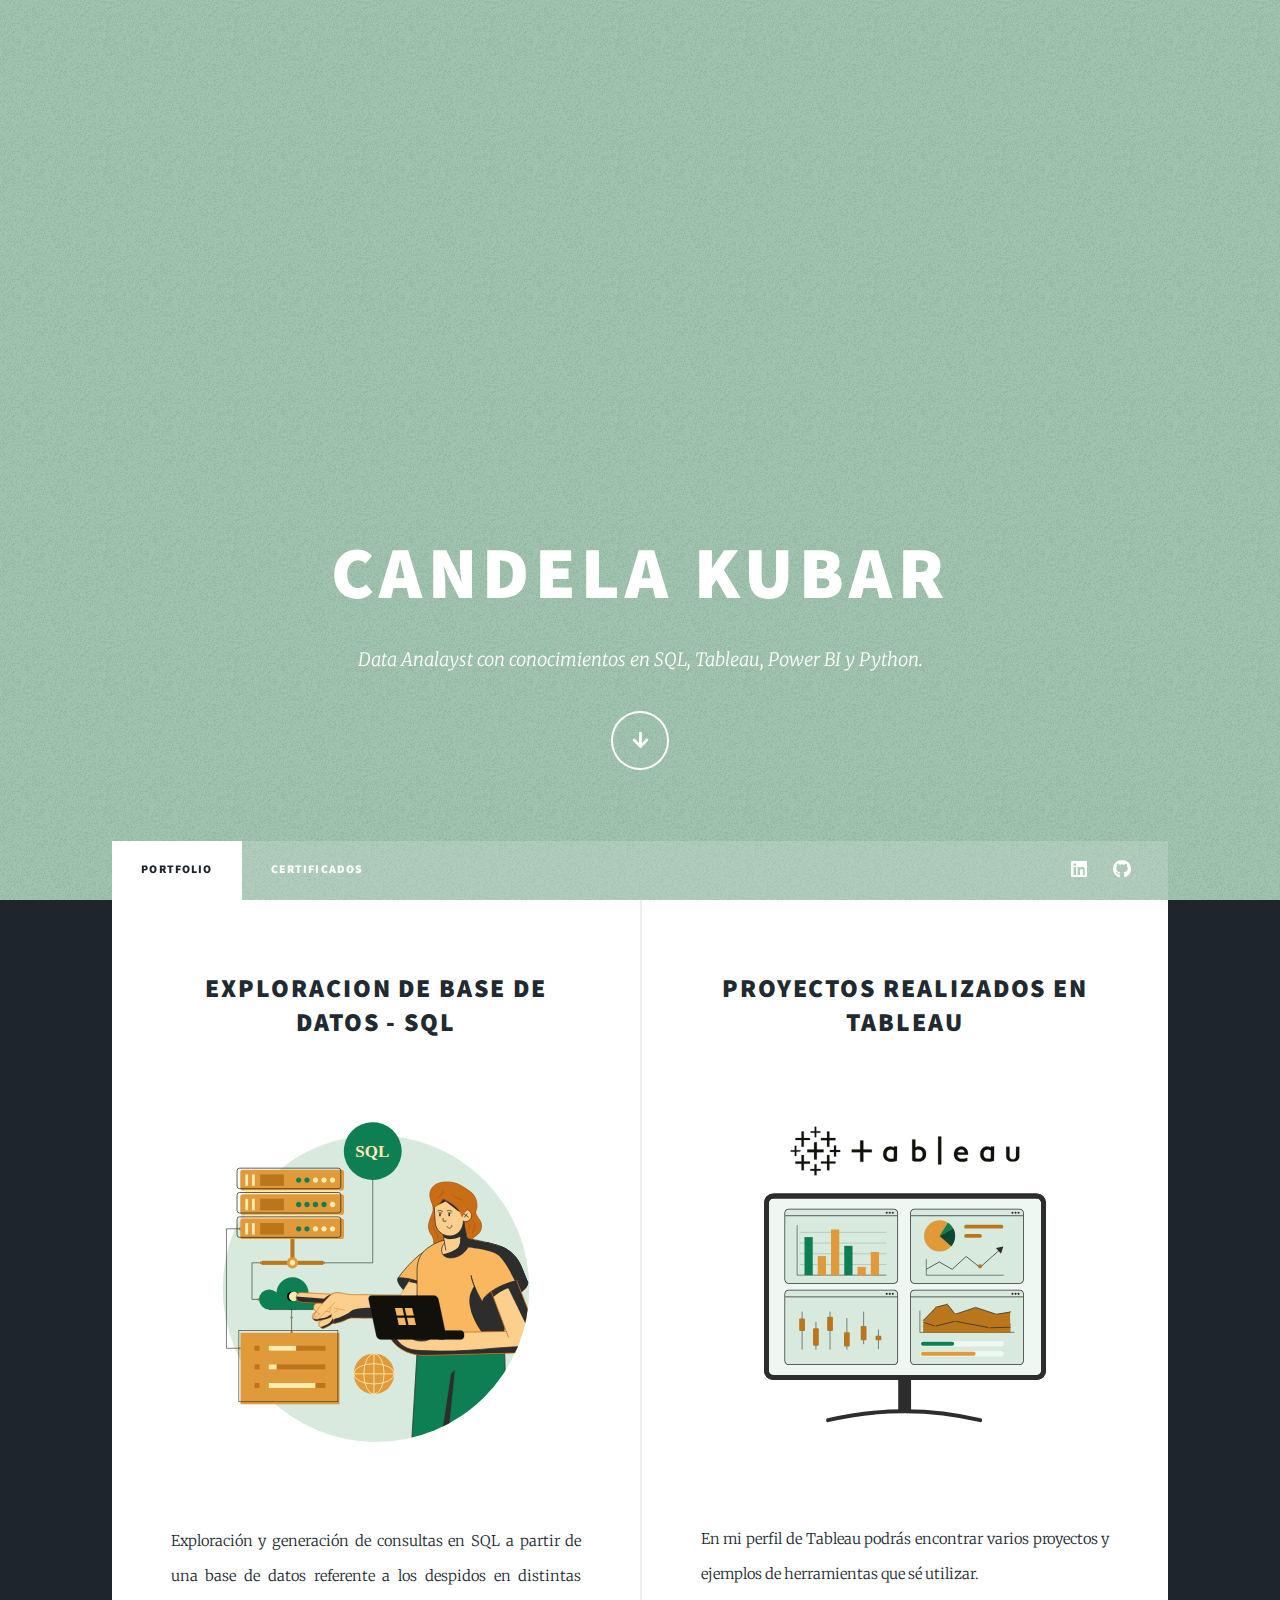
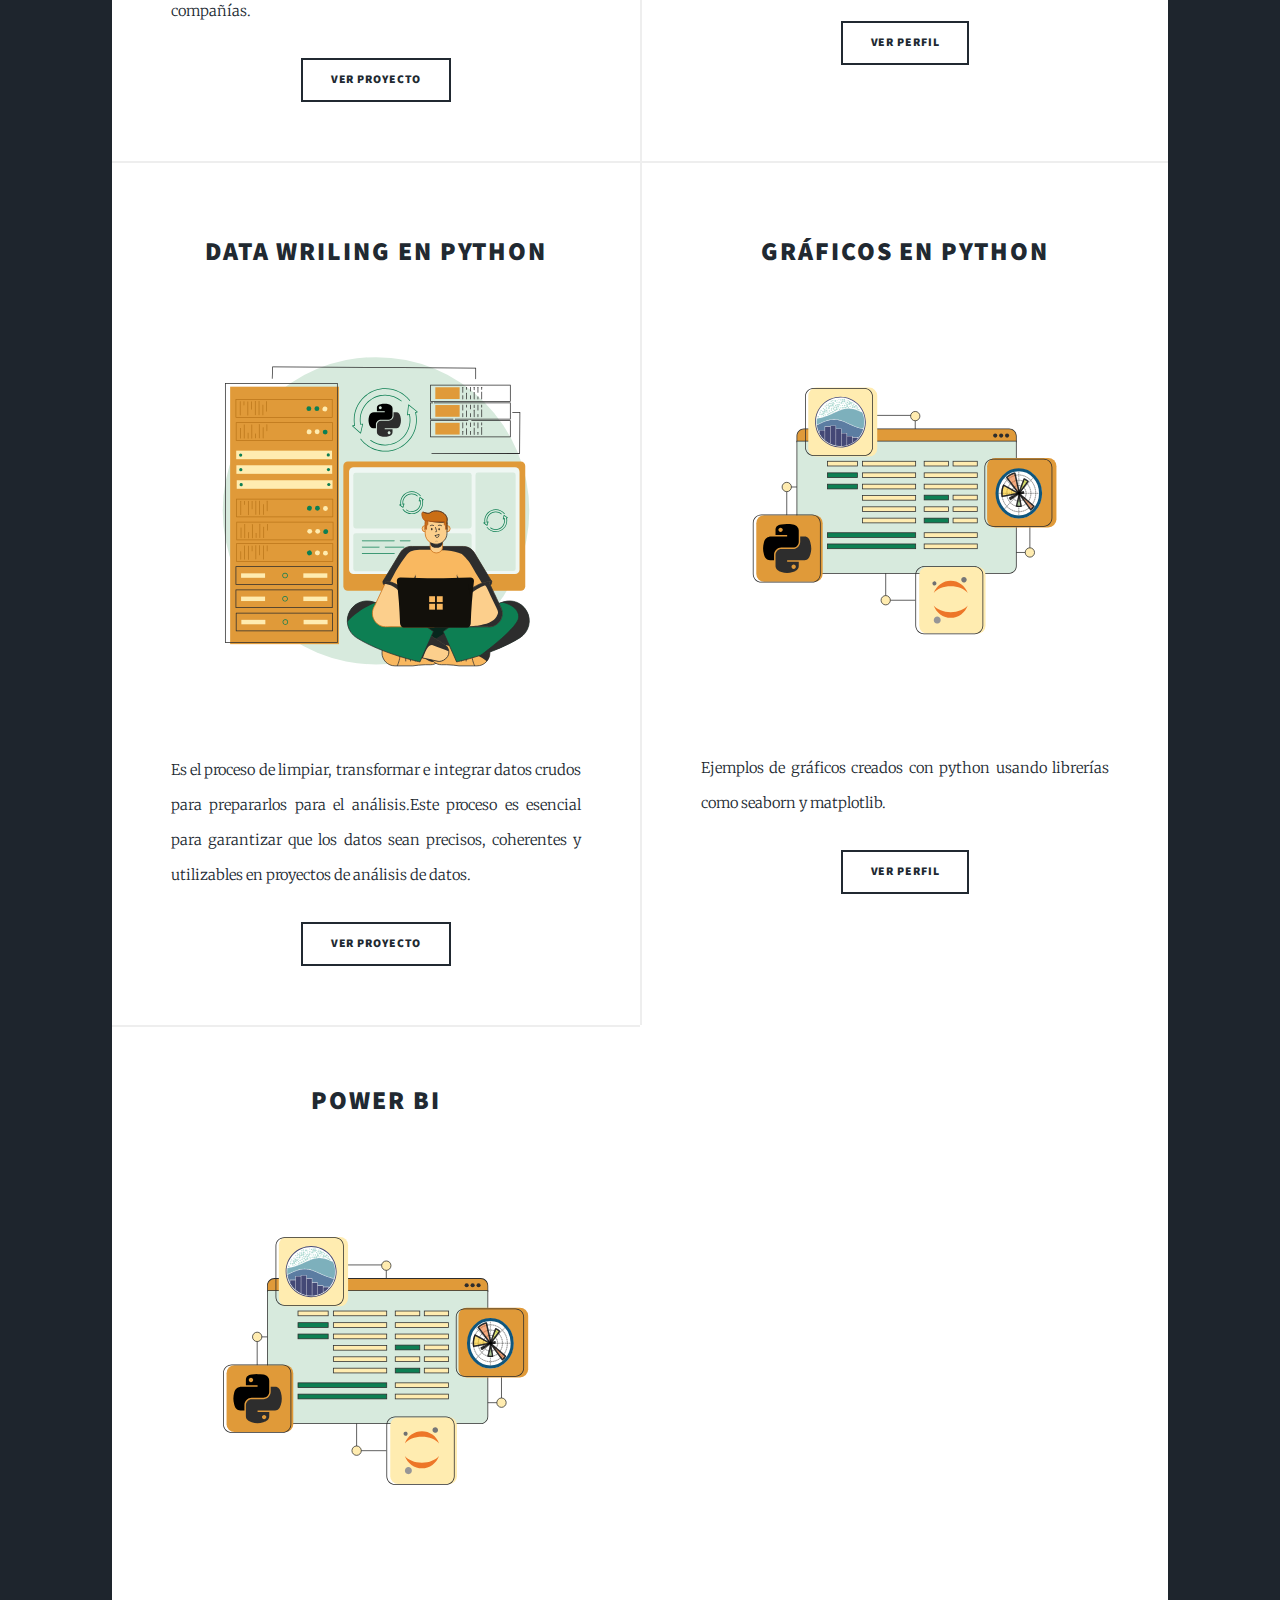
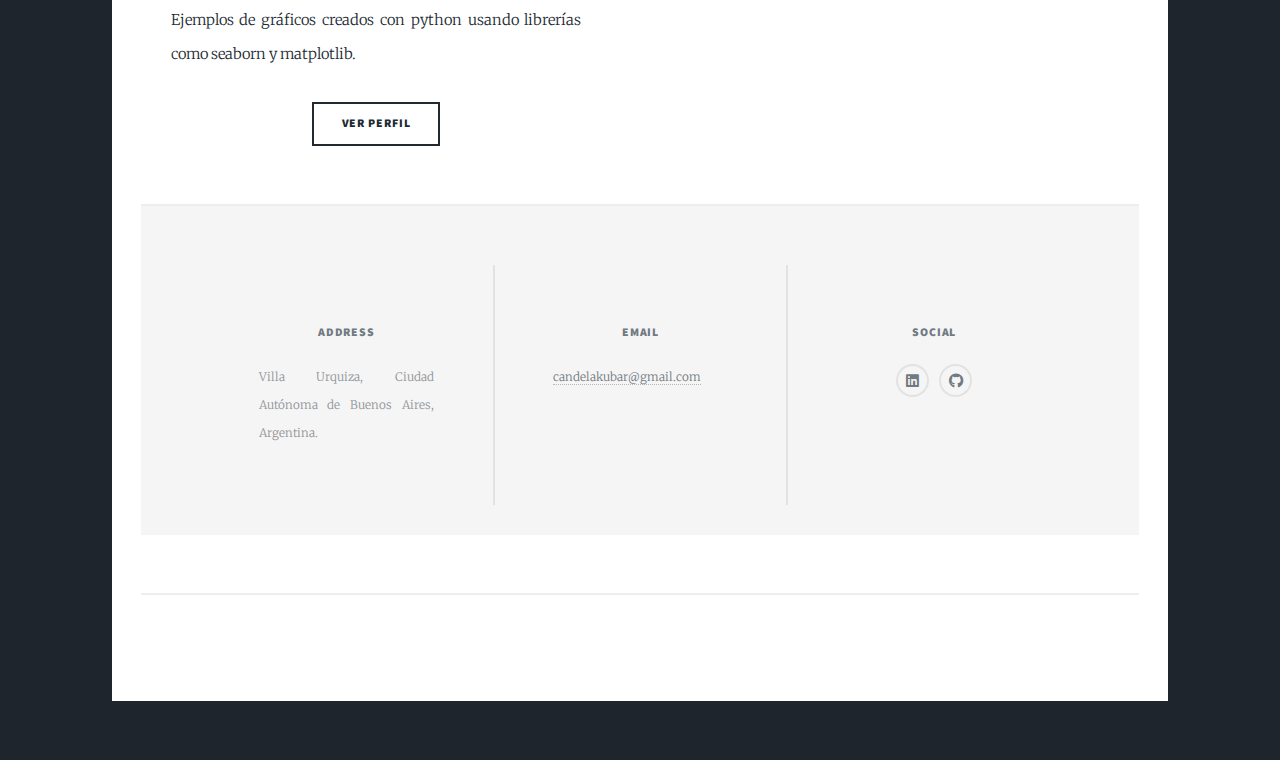
==== commit 64c65658: "Update index.html" ====
--- a/index.html
+++ b/index.html
@@ -20,7 +20,7 @@
 				<!-- Intro -->
 					<div id="intro">
 						<h1>Candela Kubar</h1>
-						<p>Data Analayst con conocimientos en SQL, Tableau Power BI y Python. </p>
+						<p>Data Analayst con conocimientos en SQL, Tableau, Power BI y Python. </p>
 						<ul class="actions">
 							<li><a href="#header" class="button icon solid solo fa-arrow-down scrolly">Continue</a></li>
 						</ul>
@@ -169,4 +169,4 @@
 			<script src="assets/js/main.js"></script>
 
 	</body>
-</html>+</html>
--- a/assets/css/main.css
+++ b/assets/css/main.css
@@ -1,10 +1,10 @@
 @import url(fontawesome-all.min.css);
 @import url("https://fonts.googleapis.com/css?family=Merriweather:300,700,300italic,700italic|Source+Sans+Pro:900");
 
-/*
-	Massively by HTML5 UP
-	html5up.net | @ajlkn
-	Free for personal and commercial use under the CCA 3.0 license (html5up.net/license)
+/*
+	Massively by HTML5 UP
+	html5up.net | @ajlkn
+	Free for personal and commercial use under the CCA 3.0 license (html5up.net/license)
 */
 
 html, body, div, span, applet, object,
@@ -3193,7 +3193,8 @@
 	}
 
 	.pagination a {
-		color: #212931 !important;
+		color: #B1D9C2 !important;
+
 	}
 
 		.pagination a:hover {
@@ -3233,8 +3234,8 @@
 			left: 0;
 			width: 100%;
 			height: 100%;
-			background-color: #212931;
-			background-image: url("../../images/overlay.png"), linear-gradient(0deg, rgba(0, 0, 0, 0.1), rgba(0, 0, 0, 0.1)), url("../../images/bg.jpg");
+			background-color: #B1D9C2;
+			background-image: url("../../images/overlay.png"), linear-gradient(0deg, rgba(0, 0, 0, 0.1), rgba(0, 0, 0, 0.1)), url("../../images/VERDE2.png");
 			background-size: auto,								auto,														100% auto;
 			background-position: center,								center,														top center;
 			background-repeat: repeat,								no-repeat,													no-repeat;
@@ -3258,7 +3259,7 @@
 			-webkit-transition-delay: 0.75s;
 			-ms-transition-delay: 0.75s;
 			transition-delay: 0.75s;
-			background: #1e252d;
+			background: #B1D9C2;
 			content: '';
 			display: block;
 			height: 100%;
--- a/assets/css/noscript.css
+++ b/assets/css/noscript.css
@@ -1,16 +1,16 @@
 @import url(font-awesome.min.css);
 
-/*
-	Massively by HTML5 UP
-	html5up.net | @ajlkn
-	Free for personal and commercial use under the CCA 3.0 license (html5up.net/license)
+/*
+	Massively by HTML5 UP
+	html5up.net | @ajlkn
+	Free for personal and commercial use under the CCA 3.0 license (html5up.net/license)
 */
 
 /* Wrapper */
 
 	#wrapper {
-		background-color: #212931;
-		background-image: url("../../images/overlay.png"), linear-gradient(0deg, rgba(0, 0, 0, 0.1), rgba(0, 0, 0, 0.1)), url("../../images/bg.jpg");
+		background-color: #4acf5b;
+		background-image: url("../../images/overlay.png"), linear-gradient(0deg, rgba(3, 238, 93, 0.1), rgba(0, 0, 0, 0.1)), url("../../images/VERDE2.png");
 		background-size: auto,								auto,														100% auto;
 		background-position: center,								center,														top center;
 		background-repeat: repeat,								no-repeat,													no-repeat;
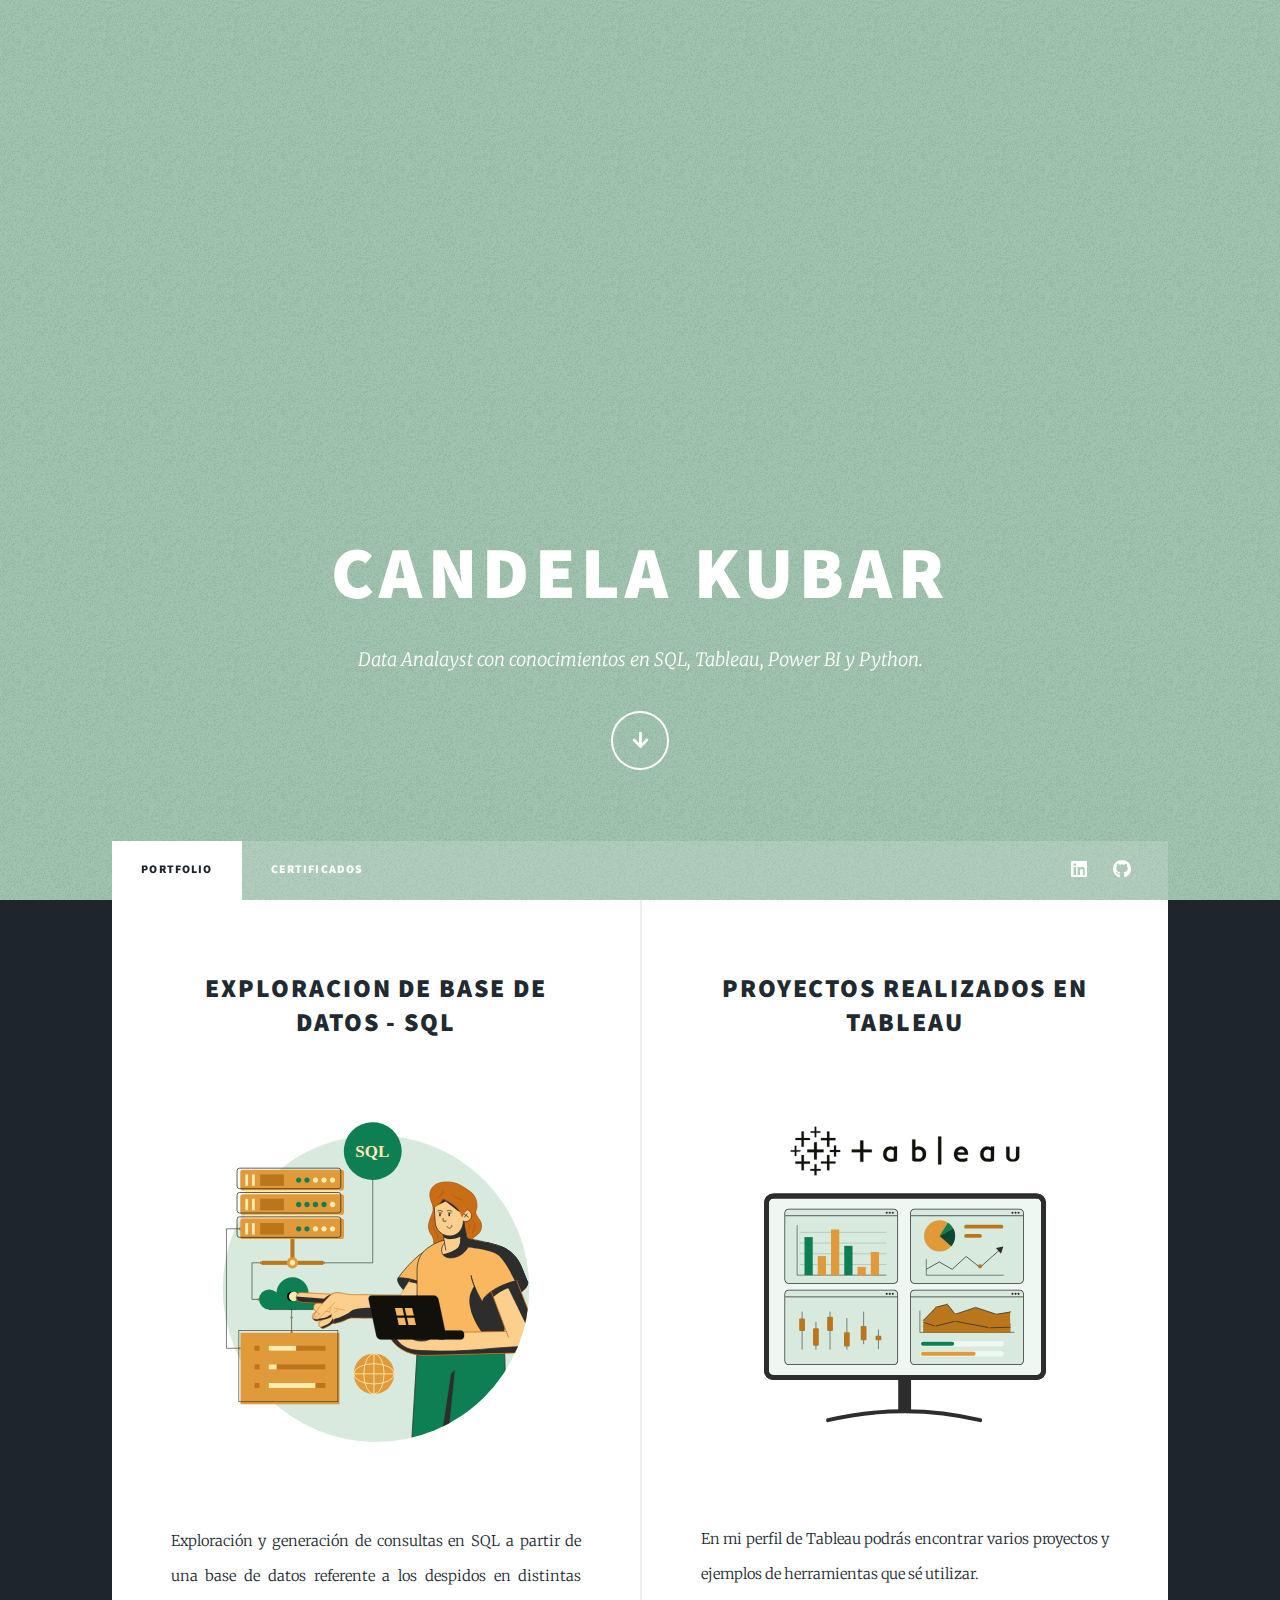
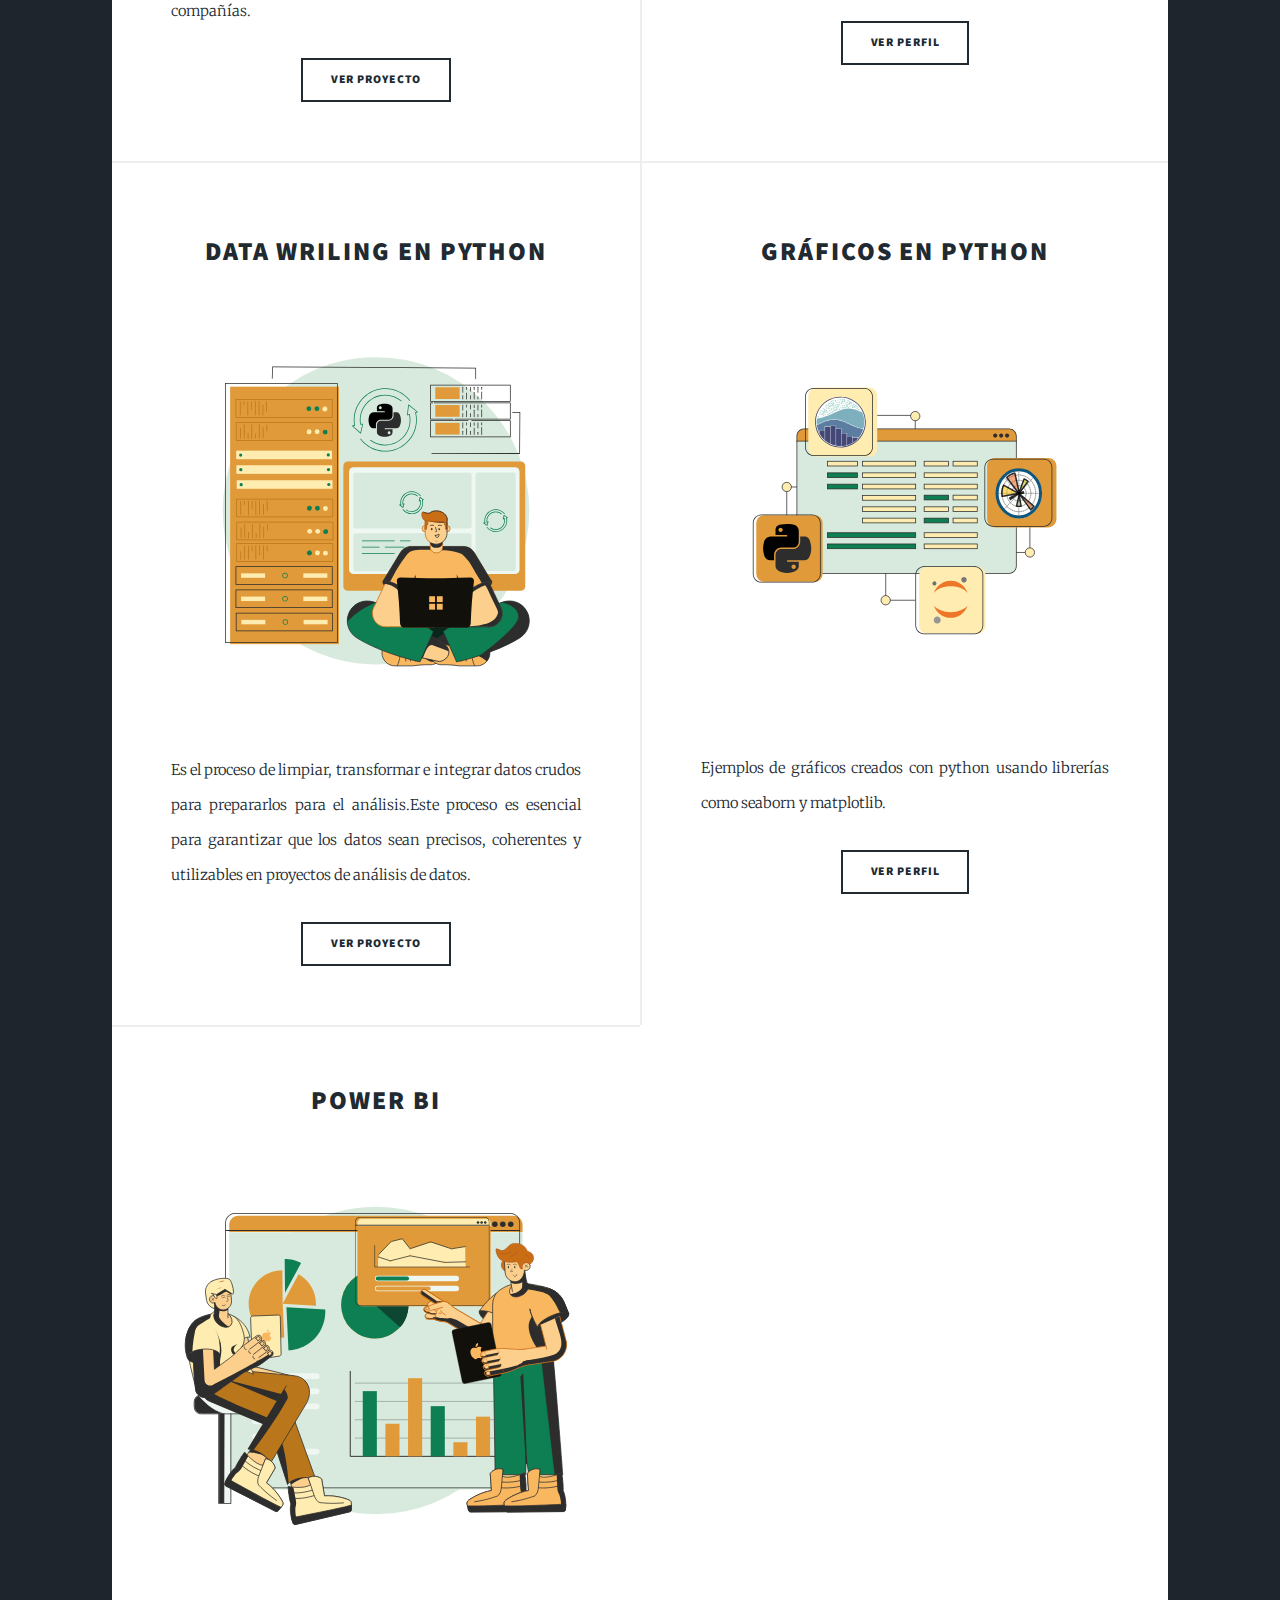
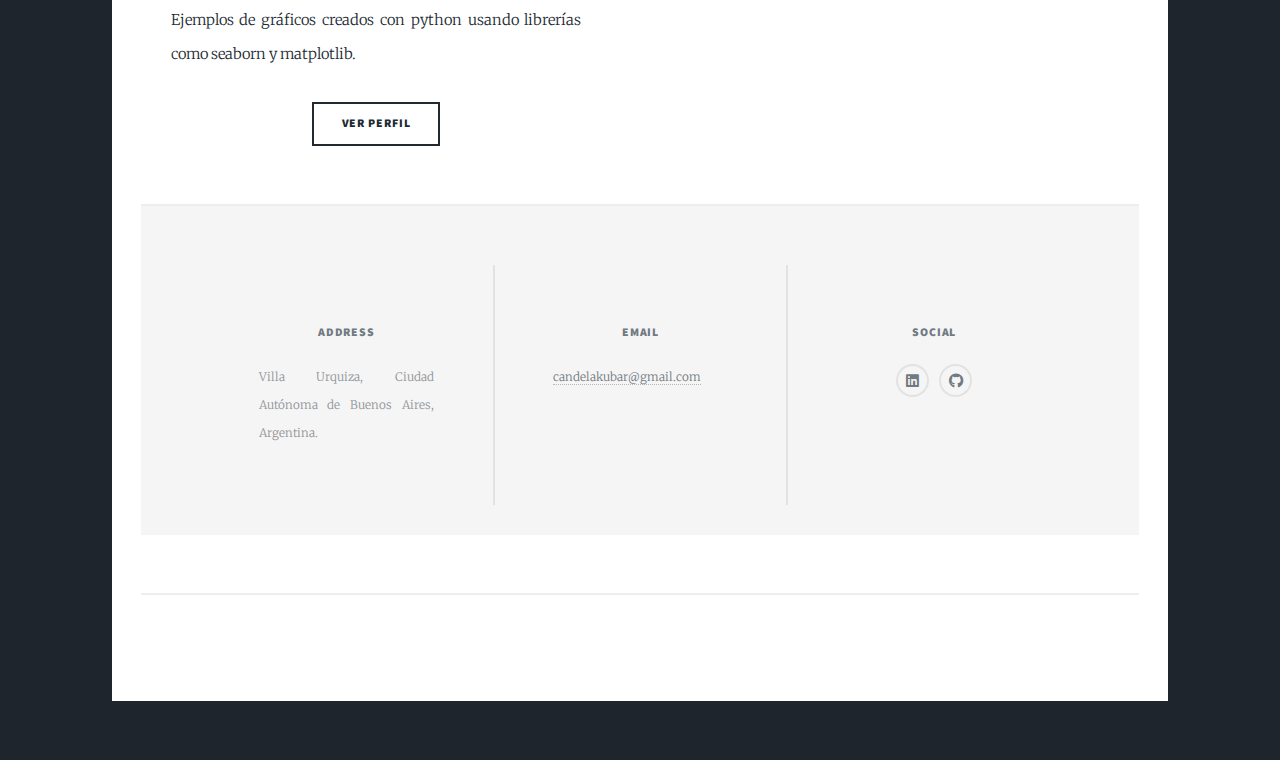
==== commit 42fcdc76: "Update index.html" ====
--- a/index.html
+++ b/index.html
@@ -69,7 +69,7 @@
 									<span class="date"></span>
 									<h2><a href="#">Exploracion de base de DATOS - SQL</a></h2>
 								</header>
-								<a href="#" class="image fit"><img src="images/2.svg" alt="" /></a>
+								<a href="https://github.com/candelakubar/Portfolio/commit/44b8f091636bd6ac9d84b65bd78815445a03f952#diff-12560de89fd45d943a1b974aaaf78021fa6020786e90a288460d749282e4a67f" class="image fit"><img src="images/2.svg" alt="" /></a>
 								<p> Exploración y generación de consultas en SQL a partir de una base de datos referente a los despidos en distintas compañías.</p>
 								<ul class="actions special">
 									<li><a href="https://github.com/candelakubar/Portfolio/commit/44b8f091636bd6ac9d84b65bd78815445a03f952#diff-12560de89fd45d943a1b974aaaf78021fa6020786e90a288460d749282e4a67f" 
@@ -96,30 +96,31 @@
 								<a href="https://github.com/candelakubar/Python/blob/9439e0c2906e0eee82c3d6cc67733873a5046e0e/Data_Wrangling.ipynb" class="image fit"><img src="images/1.svg" alt="" /></a>
 								<p>Es el proceso de limpiar, transformar e integrar datos crudos para prepararlos para el análisis.Este proceso es esencial para garantizar que los datos sean precisos, coherentes y utilizables en proyectos de análisis de datos. </p>
 								<ul class="actions special">
-									<li><a href="#" class="button">Ver Proyecto</a></li>
+									<li><a href="https://github.com/candelakubar/Python/blob/9439e0c2906e0eee82c3d6cc67733873a5046e0e/Data_Wrangling.ipynb" class="button">Ver Proyecto</a></li>
 								</ul>
 							</article>
 							<article>
 								<header>
 									<span class="date"></span>
-									<h2><a href="#">Gráficos en Python</a></h2>
+									<h2><a href="https://github.com/candelakubar/Python/blob/main/Ejemplos_graficos.ipynb">Gráficos en Python</a></h2>
 								</header>
-								<a href="https://public.tableau.com/app/profile/candela.kubar/vizzes" class="image fit"><img src="images/4.svg" alt="" /></a>
+								<a href="https://github.com/candelakubar/Python/blob/main/Ejemplos_graficos.ipynb" class="image fit"><img src="images/4.svg" alt="" /></a>
 								<p>Ejemplos de gráficos creados con python usando librerías como seaborn y matplotlib.<p>
 								<ul class="actions special">
-									<li><a href="#" class="button">Ver Perfil</a></li>
+									<li><a href="https://github.com/candelakubar/Python/blob/main/Ejemplos_graficos.ipynb" class="button">Ver Perfil</a></li>
 								</ul>
 							</article>
 							<article>
 								
 							
 									<span class="major"></span>
-									<h2><a href="#">POWER BI </a></h2>
+									<h2><a href="powerbi.html">POWER BI </a></h2>
+								
 								</header>
-								<a href="powerbi.html" class="image fit"><img src="images/4.svg" alt="" /></a>
+								<a href="powerbi.html" class="image fit"><img src="images/6.svg" alt="" /></a>
 								<p>Ejemplos de gráficos creados con python usando librerías como seaborn y matplotlib.<p>
 								<ul class="actions special">
-									<li><a href="" class="button">Ver Perfil</a></li>
+									<li><a href="powerbi.html" class="button">Ver Perfil</a></li>
 								</ul>
 
 							</article>
--- a/assets/css/main.css
+++ b/assets/css/main.css
@@ -298,7 +298,7 @@
 
 		a:hover {
 			border-bottom-color: transparent;
-			color: #18bfef !important;
+			color: #0D4632 !important;
 		}
 
 	strong, b {
@@ -2215,8 +2215,8 @@
 		input[type="button"]:hover,
 		button:hover,
 		.button:hover {
-			box-shadow: inset 0 0 0 2px #18bfef;
-			color: #18bfef !important;
+			box-shadow: inset 0 0 0 2px #0D4632;
+			color: #0D4632 !important;
 		}
 
 		input[type="submit"].primary,
@@ -2234,7 +2234,7 @@
 			input[type="button"].primary:hover,
 			button.primary:hover,
 			.button.primary:hover {
-				background-color: #18bfef;
+				background-color: #0D4632;
 			}
 
 /* Form */
@@ -2491,7 +2491,7 @@
 		input[type="email"]:focus,
 		select:focus,
 		textarea:focus {
-			border-color: #18bfef;
+			border-color: #0D4632;
 		}
 
 	select {
@@ -2526,7 +2526,7 @@
 
 	input[type="checkbox"]:focus + label:before,
 	input[type="radio"]:focus + label:before {
-		border-color: #18bfef;
+		border-color: #0D4632;
 	}
 
 	::-webkit-input-placeholder {
@@ -2890,7 +2890,7 @@
 	}
 
 	ul.icons li a.icon:hover:before {
-		color: #18bfef;
+		color: #0D4632;
 	}
 
 	ul.icons.alt li .icon:before {
@@ -2898,7 +2898,7 @@
 	}
 
 	ul.icons.alt li a.icon:hover:before {
-		box-shadow: inset 0 0 0 2px #18bfef;
+		box-shadow: inset 0 0 0 2px #0D4632;
 	}
 
 /* Section/Article */
@@ -3198,14 +3198,14 @@
 	}
 
 		.pagination a:hover {
-			color: #18bfef !important;
-			border-color: #18bfef;
+			color: #0D4632 !important;
+			border-color: #0D4632;
 			z-index: 1;
 		}
 
 			.pagination a:hover + a,
 			.pagination a:hover + span {
-				border-left-color: #18bfef;
+				border-left-color: #0D4632;
 			}
 
 		.pagination a.active {
@@ -3325,7 +3325,7 @@
 
 			#intro a:hover {
 				border-bottom-color: transparent;
-				color: #18bfef !important;
+				color: #0D4632 !important;
 			}
 
 		#intro strong, #intro b {
@@ -3364,8 +3364,8 @@
 			#intro input[type="button"]:hover,
 			#intro button:hover,
 			#intro .button:hover {
-				box-shadow: inset 0 0 0 2px #18bfef;
-				color: #18bfef !important;
+				box-shadow: inset 0 0 0 2px #0D4632;
+				color: #0D4632 !important;
 			}
 
 			#intro input[type="submit"].primary,
@@ -3383,7 +3383,7 @@
 				#intro input[type="button"].primary:hover,
 				#intro button.primary:hover,
 				#intro .button.primary:hover {
-					background-color: #18bfef;
+					background-color: #0D4632;
 				}
 
 		#intro h1 {
@@ -3534,7 +3534,7 @@
 
 			#header a:hover {
 				border-bottom-color: transparent;
-				color: #18bfef !important;
+				color: #0D4632 !important;
 			}
 
 		#header strong, #header b {
@@ -3578,8 +3578,8 @@
 		}
 
 			#header .logo:hover {
-				border-color: #18bfef !important;
-				color: #18bfef !important;
+				border-color: #0D4632 !important;
+				color: #0D4632 !important;
 			}
 
 		@media screen and (max-width: 980px) {
@@ -3633,7 +3633,7 @@
 		}
 
 		#nav ul.icons li a.icon:hover:before {
-			color: #18bfef;
+			color: #0D4632;
 		}
 
 		#nav ul.icons.alt li .icon:before {
@@ -3641,7 +3641,7 @@
 		}
 
 		#nav ul.icons.alt li a.icon:hover:before {
-			box-shadow: inset 0 0 0 2px #18bfef;
+			box-shadow: inset 0 0 0 2px #0D4632;
 		}
 
 		#nav input, #nav select, #nav textarea {
@@ -3655,7 +3655,7 @@
 
 			#nav a:hover {
 				border-bottom-color: transparent;
-				color: #18bfef !important;
+				color: #0D4632 !important;
 			}
 
 		#nav strong, #nav b {
@@ -3731,7 +3731,7 @@
 					}
 
 						#nav ul.links li.active a:hover {
-							color: #18bfef !important;
+							color: #0D4632 !important;
 						}
 
 		#nav ul.icons {
@@ -3975,7 +3975,7 @@
 
 			#footer a:hover {
 				border-bottom-color: transparent;
-				color: #18bfef !important;
+				color: #0D4632 !important;
 			}
 
 		#footer strong, #footer b {
@@ -4018,8 +4018,8 @@
 			#footer input[type="button"]:hover,
 			#footer button:hover,
 			#footer .button:hover {
-				box-shadow: inset 0 0 0 2px #18bfef;
-				color: #18bfef !important;
+				box-shadow: inset 0 0 0 2px #0D4632;
+				color: #0D4632 !important;
 			}
 
 			#footer input[type="submit"].primary,
@@ -4037,7 +4037,7 @@
 				#footer input[type="button"].primary:hover,
 				#footer button.primary:hover,
 				#footer .button.primary:hover {
-					background-color: #18bfef;
+					background-color: #0D4632;
 				}
 
 		#footer label {
@@ -4057,7 +4057,7 @@
 			#footer input[type="email"]:focus,
 			#footer select:focus,
 			#footer textarea:focus {
-				border-color: #18bfef;
+				border-color: #0D4632;
 			}
 
 		#footer select {
@@ -4092,7 +4092,7 @@
 
 		#footer input[type="checkbox"]:focus + label:before,
 		#footer input[type="radio"]:focus + label:before {
-			border-color: #18bfef;
+			border-color: #0D4632;
 		}
 
 		#footer ::-webkit-input-placeholder {
@@ -4120,7 +4120,7 @@
 		}
 
 		#footer ul.icons li a.icon:hover:before {
-			color: #18bfef;
+			color: #0D4632;
 		}
 
 		#footer ul.icons.alt li .icon:before {
@@ -4128,7 +4128,7 @@
 		}
 
 		#footer ul.icons.alt li a.icon:hover:before {
-			box-shadow: inset 0 0 0 2px #18bfef;
+			box-shadow: inset 0 0 0 2px #0D4632;
 		}
 
 		#footer header.major .date:before, #footer header.major .date:after {
@@ -4168,14 +4168,14 @@
 		}
 
 			#footer .pagination a:hover {
-				color: #18bfef !important;
-				border-color: #18bfef;
+				color: #0D4632 !important;
+				border-color: #0D4632;
 				z-index: 1;
 			}
 
 				#footer .pagination a:hover + a,
 				#footer .pagination a:hover + span {
-					border-left-color: #18bfef;
+					border-left-color: #0D4632;
 				}
 
 			#footer .pagination a.active {
@@ -4412,7 +4412,7 @@
 
 			#copyright a:hover {
 				border-bottom-color: transparent;
-				color: #18bfef !important;
+				color: #0D4632 !important;
 			}
 
 		#copyright strong, #copyright b {
@@ -4687,4 +4687,4 @@
 			visibility: visible;
 		}
 
-	}+	}
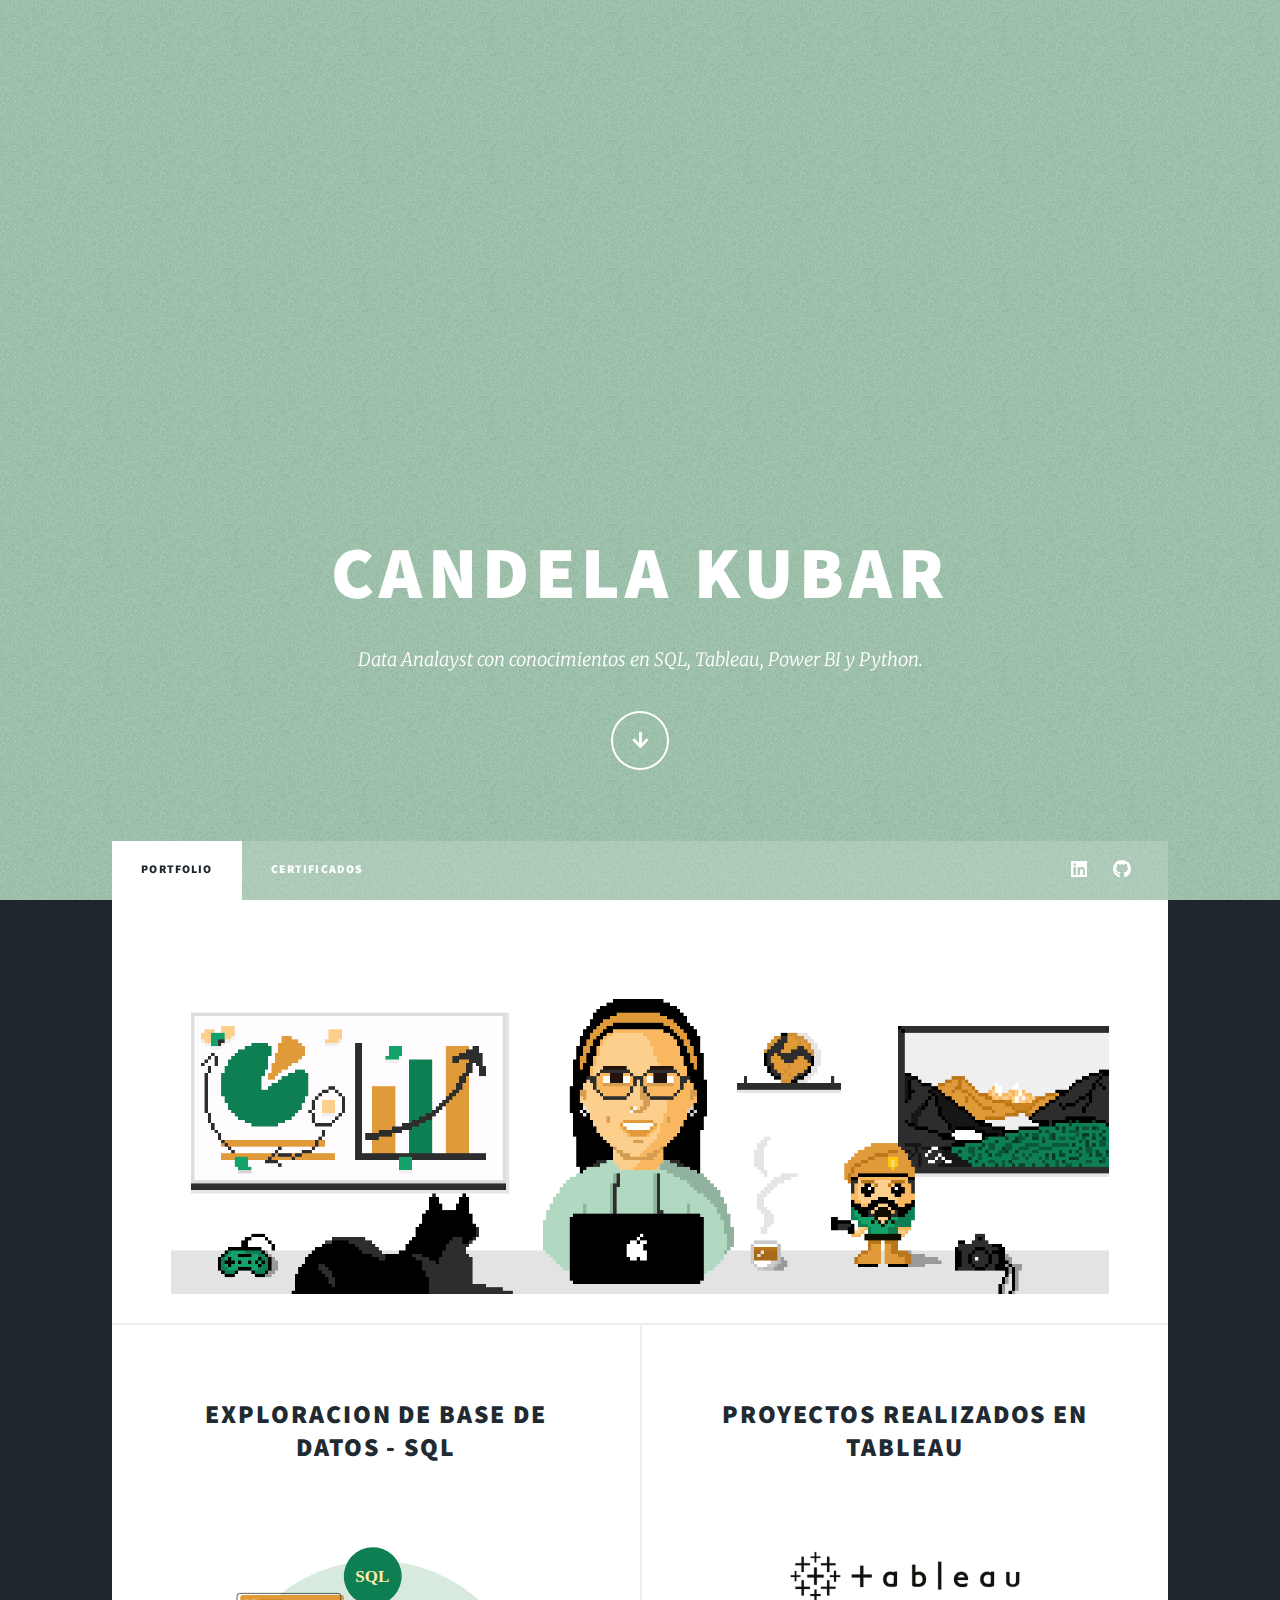
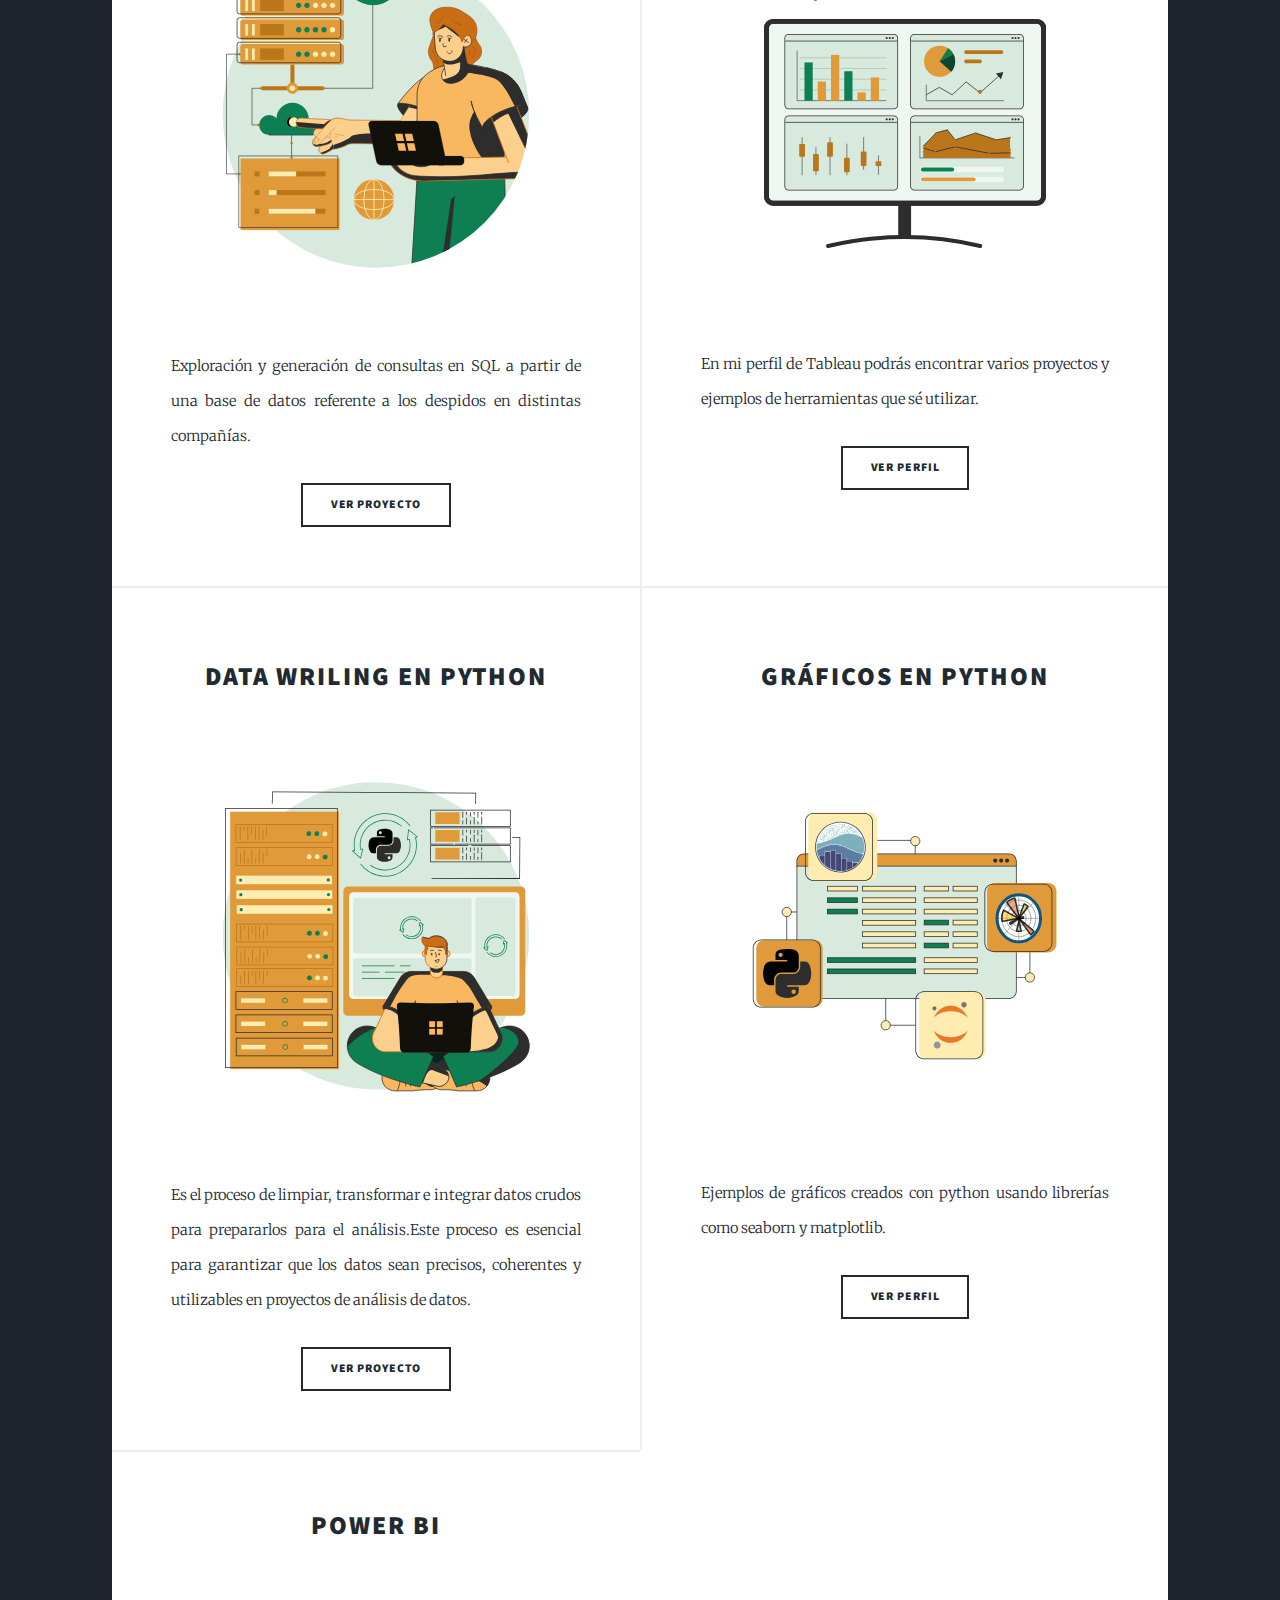
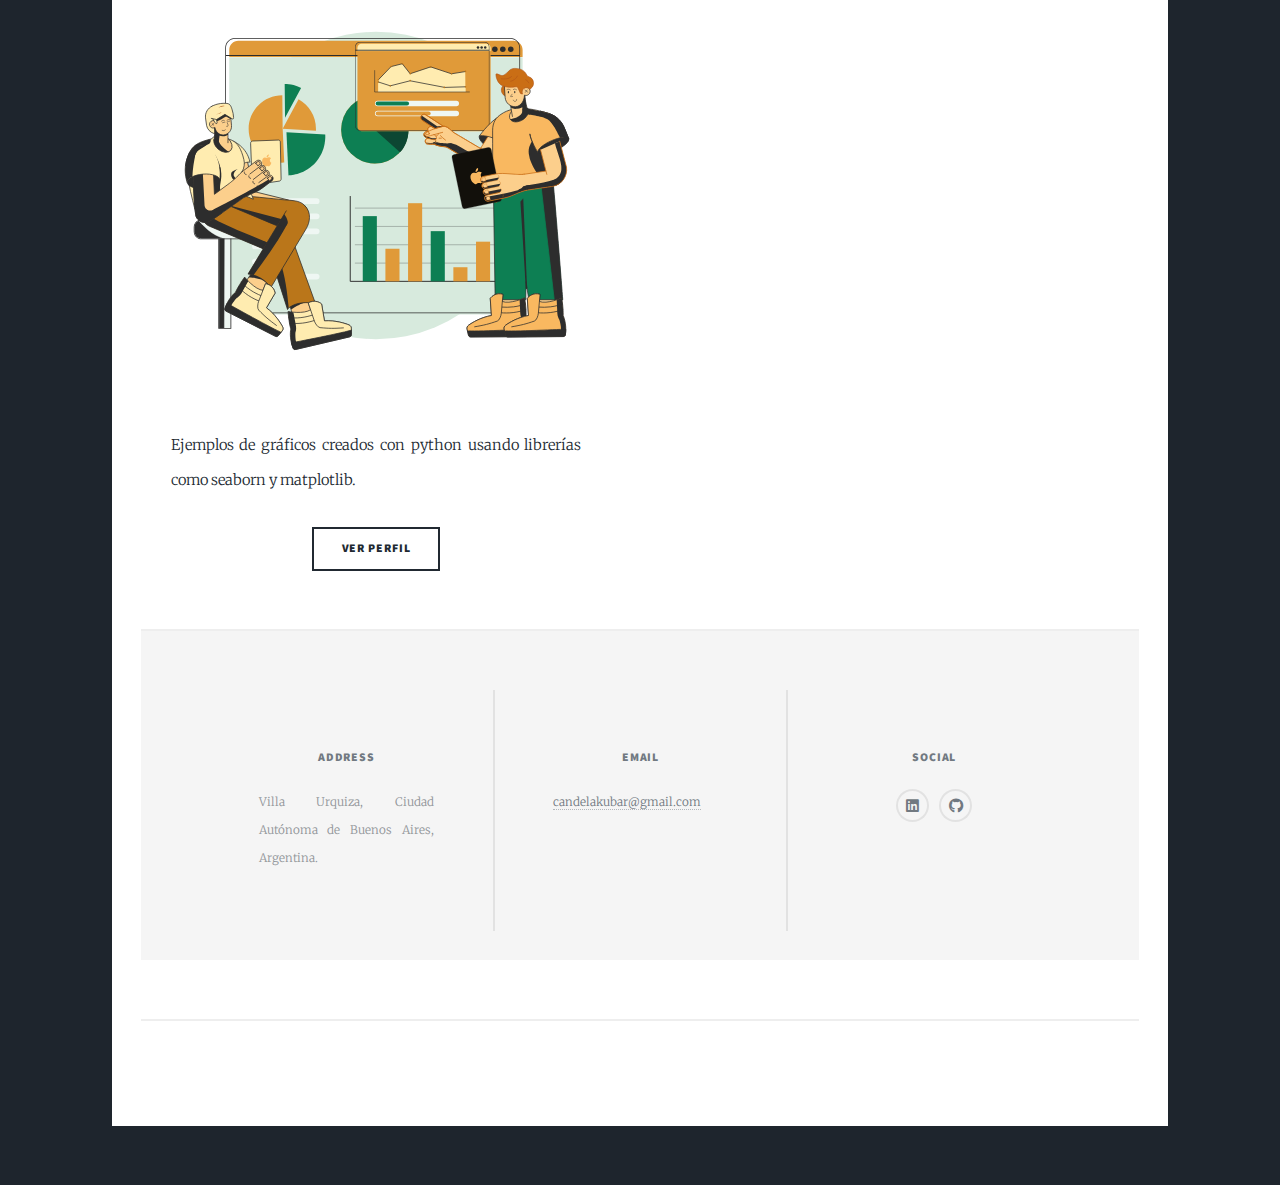
==== commit d50d1545: "Update index.html" ====
--- a/index.html
+++ b/index.html
@@ -49,17 +49,9 @@
 					<div id="main">
 
 						<!-- Featured Post -->
-							<!--<article class="post featured">
-								<header class="major">
-									<span class="date"></span>
-									<h2><a href="#">SOBRE MÍ</a></h2>
-									<p>.</p>
-								</header>
-								<a href="#" class="image main"><img src="images/Candela - .png" alt="" /></a>
-								<ul class="actions special">
-									<li><a href="https://github.com/candelakubar/Portfolio/commit/44b8f091636bd6ac9d84b65bd78815445a03f952#diff-f40e5168f8fb11da5d33256a56b087e0f055940e2dd5fc052635dda3a37f2e3c" class="button large"> ver proyecto</a></li>
+								<a href="#" class="image main"><img src="images/0.png" alt="" /></a>
 								</ul>
-							</article>-->
+							</article>
 
 						
 						<!-- Posts -->
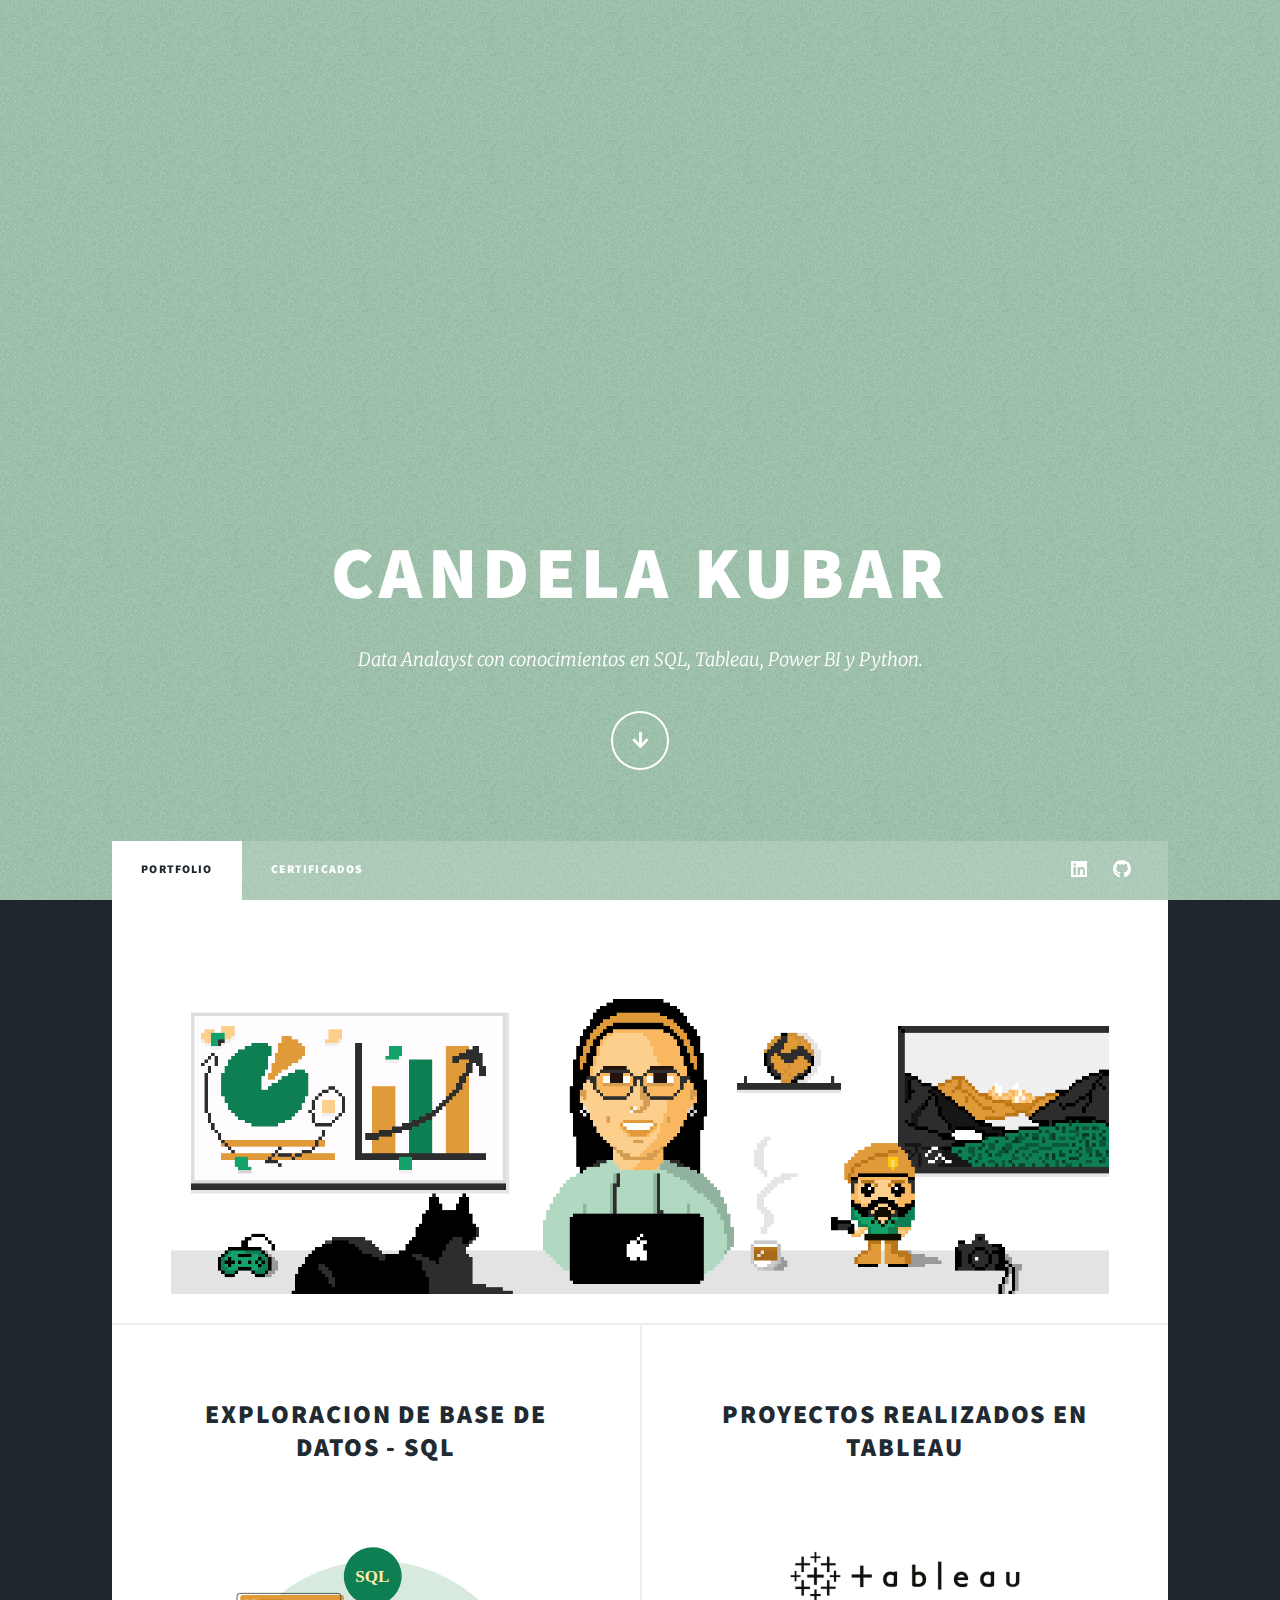
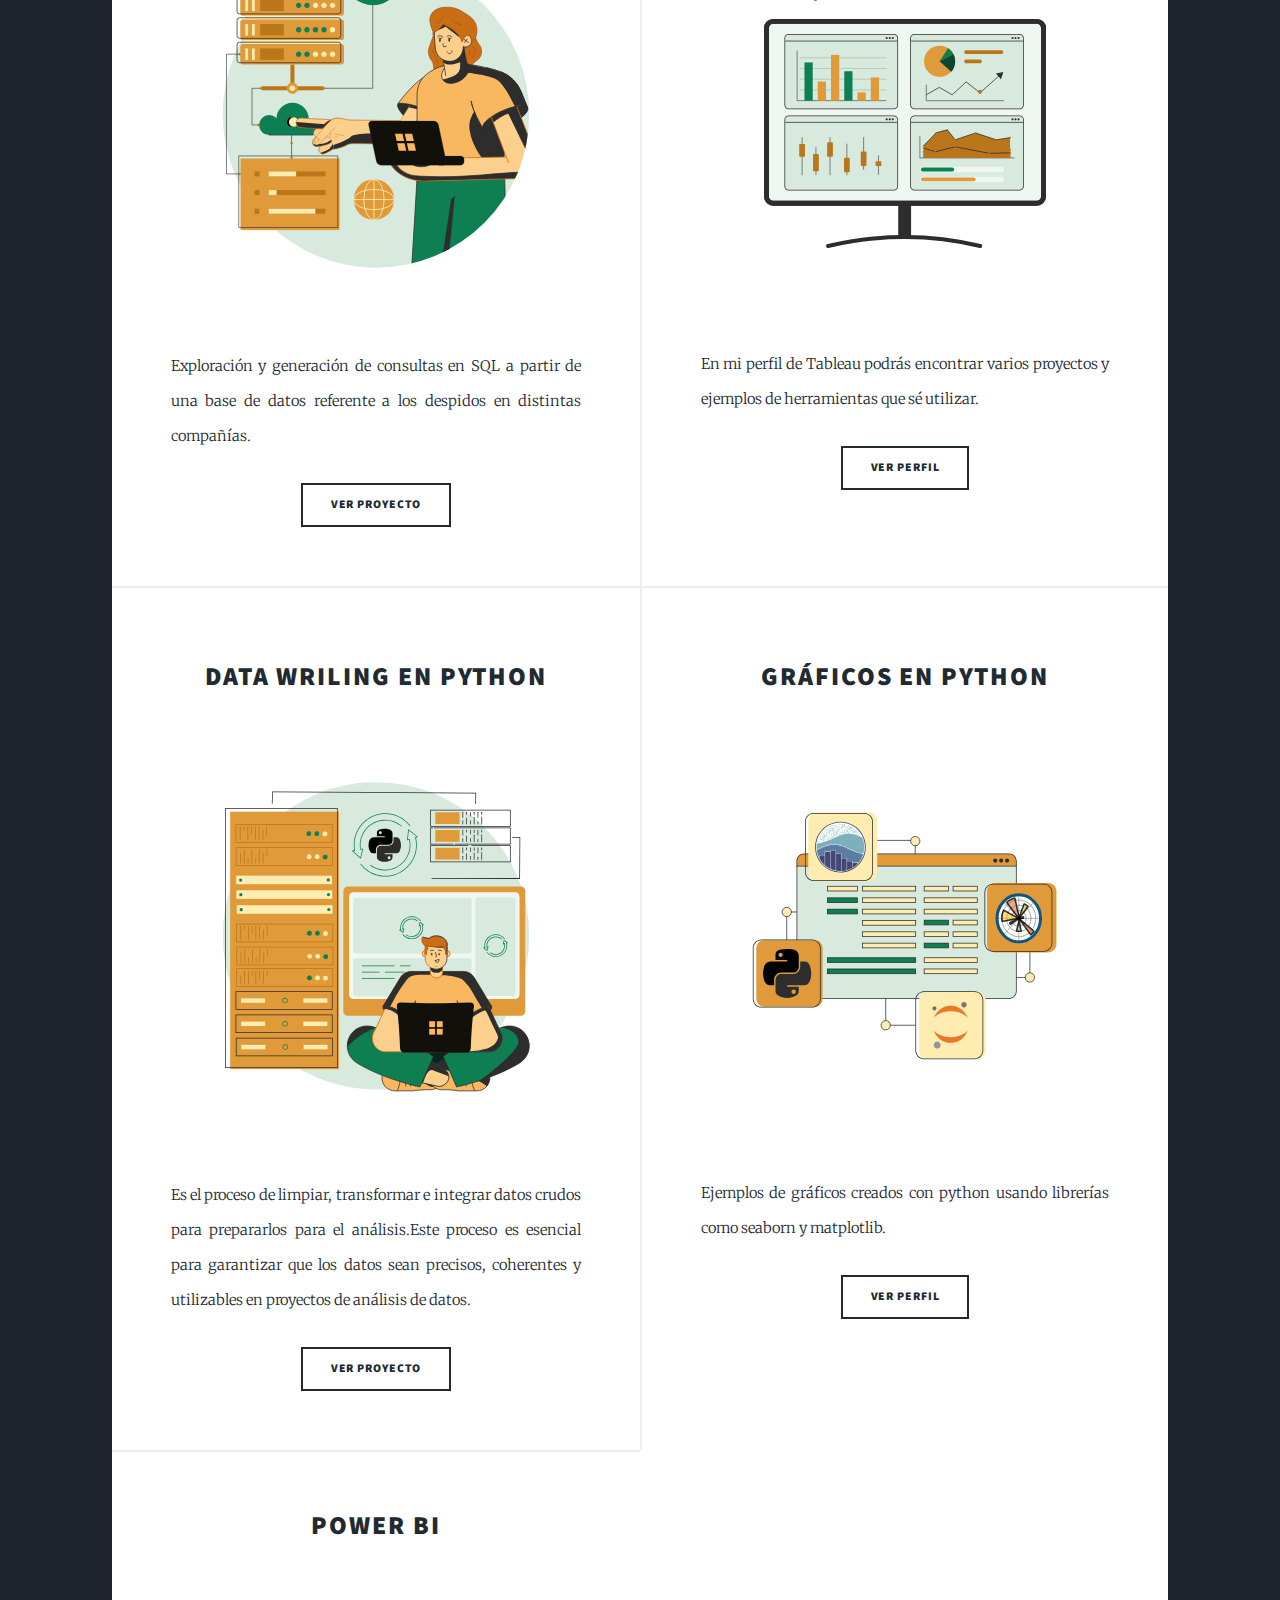
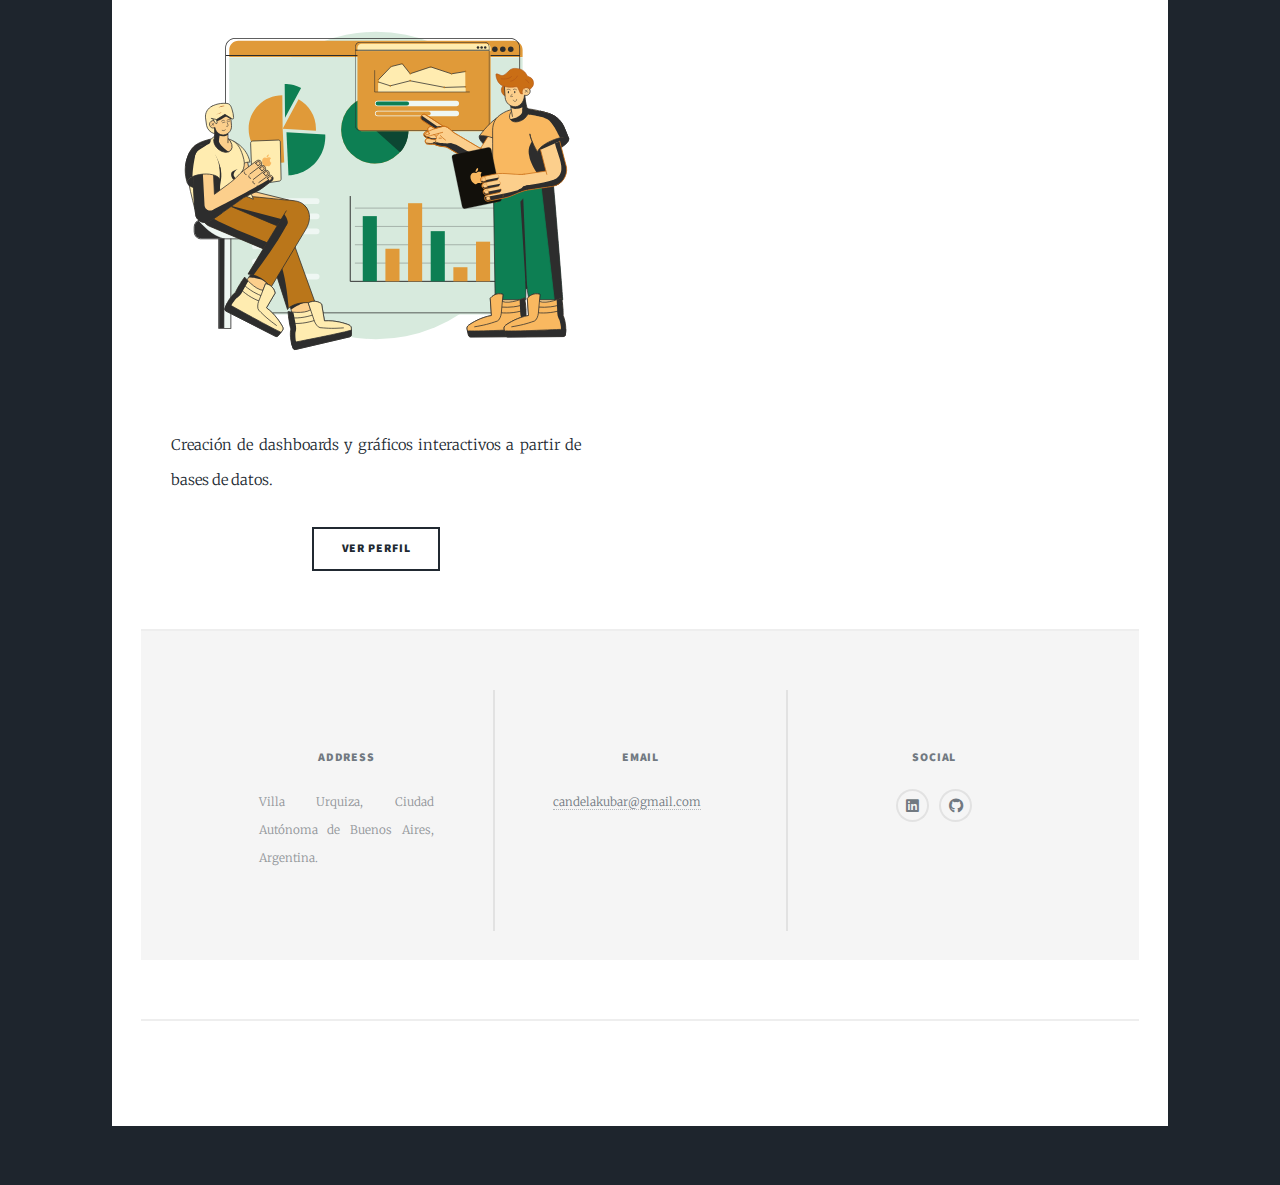
==== commit 0370bf0c: "Update index.html" ====
--- a/index.html
+++ b/index.html
@@ -110,7 +110,7 @@
 								
 								</header>
 								<a href="powerbi.html" class="image fit"><img src="images/6.svg" alt="" /></a>
-								<p>Ejemplos de gráficos creados con python usando librerías como seaborn y matplotlib.<p>
+								<p>Creación de dashboards y gráficos interactivos a partir de bases de datos.<p>
 								<ul class="actions special">
 									<li><a href="powerbi.html" class="button">Ver Perfil</a></li>
 								</ul>
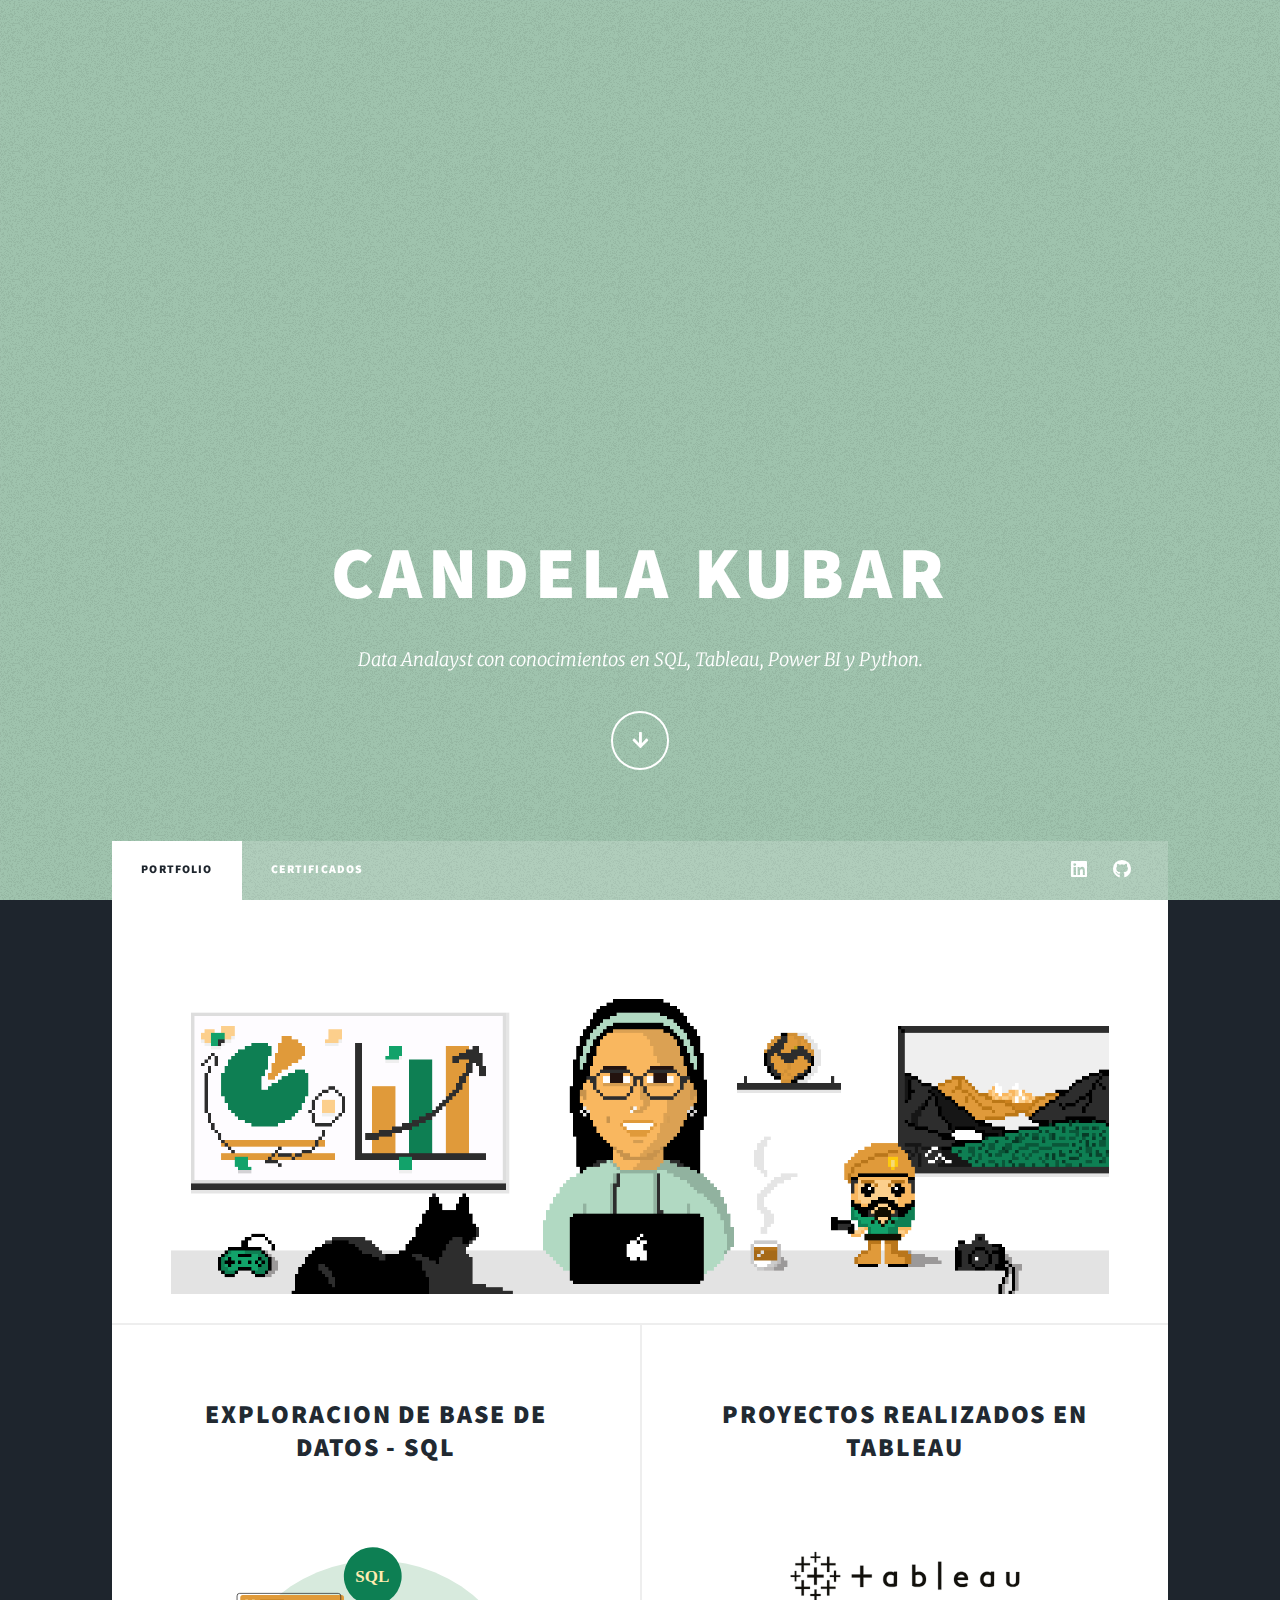
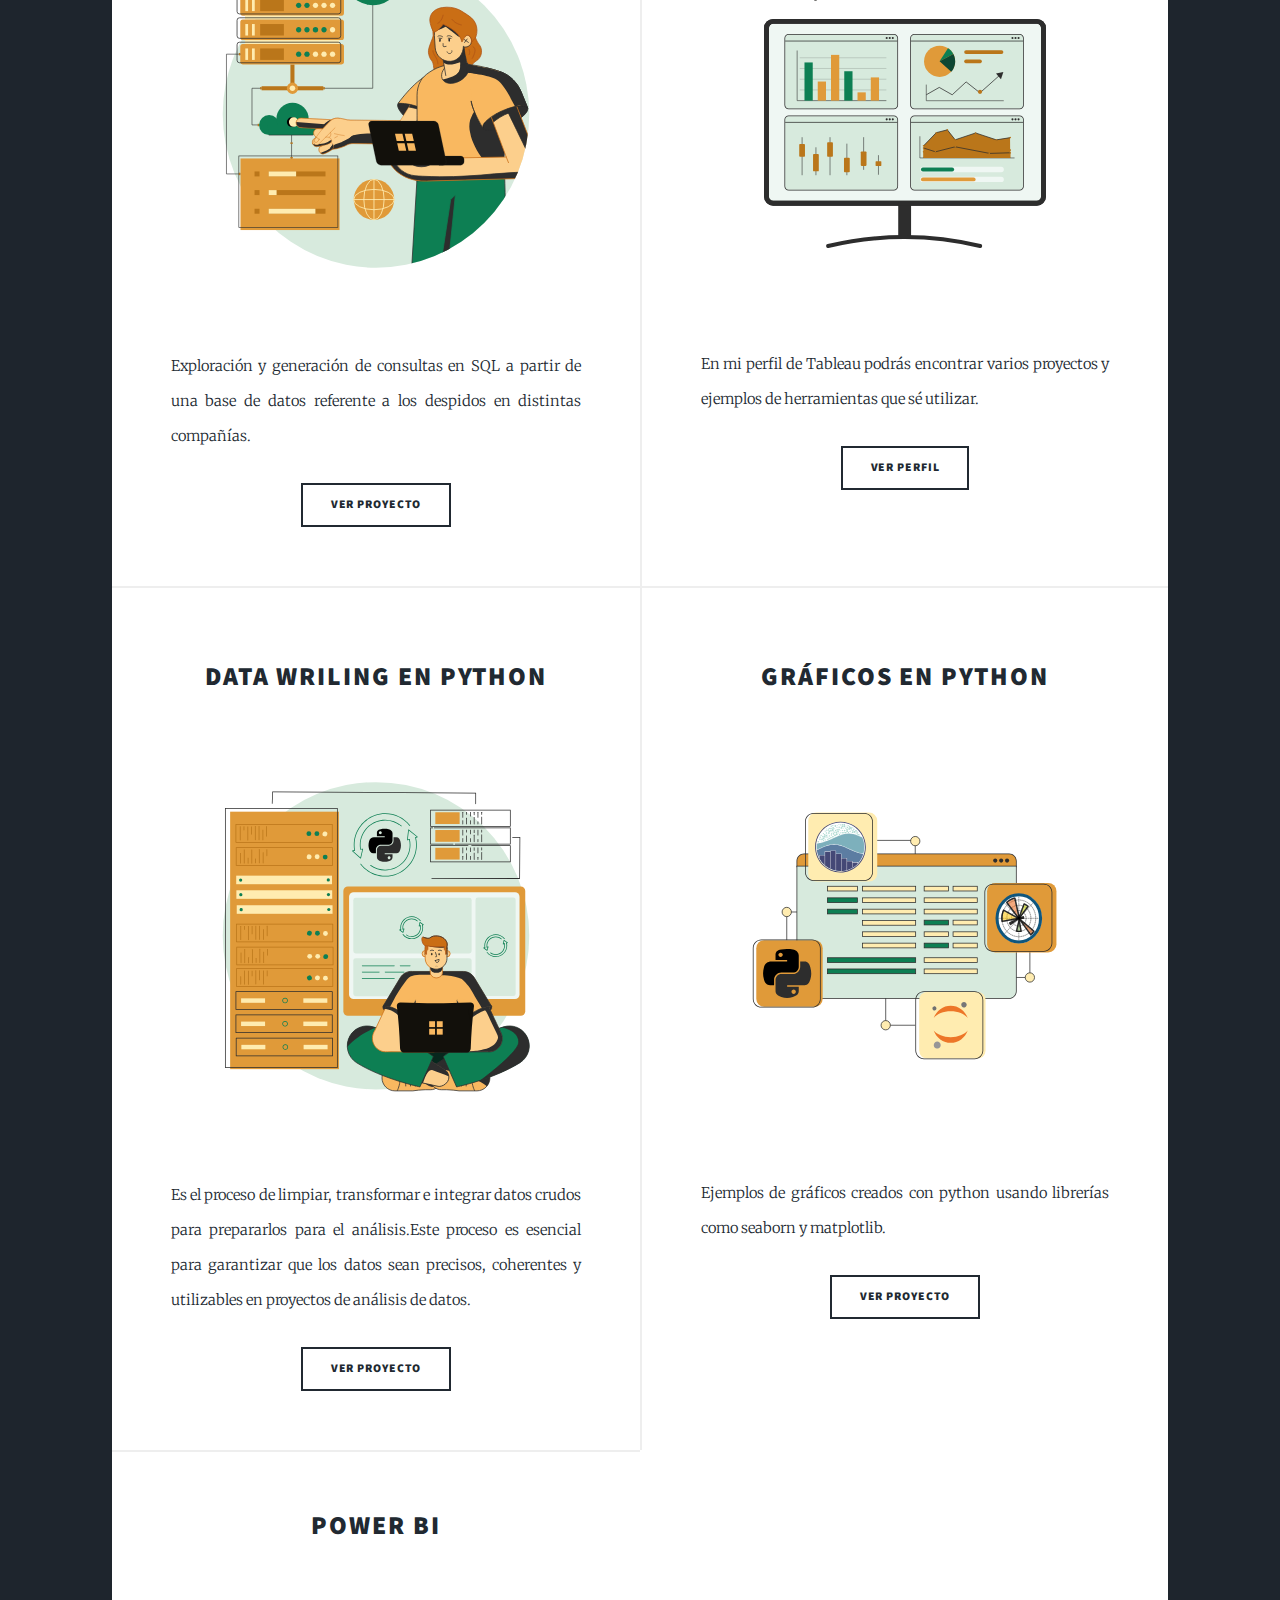
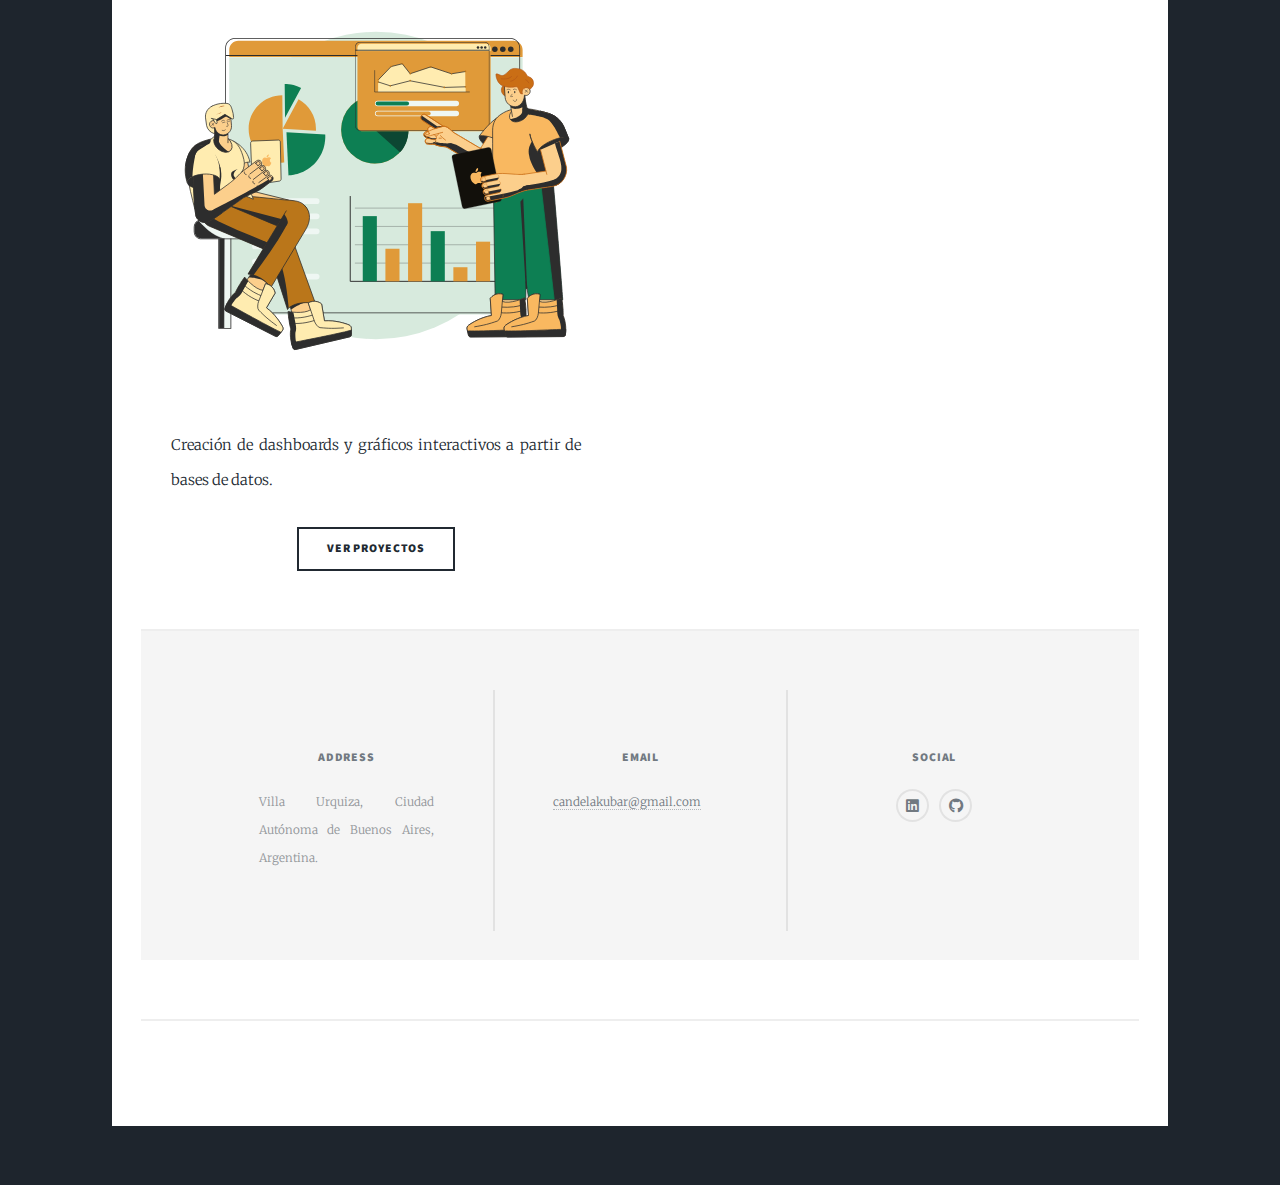
==== commit edeb86b5: "Update index.html" ====
--- a/index.html
+++ b/index.html
@@ -99,7 +99,7 @@
 								<a href="https://github.com/candelakubar/Python/blob/main/Ejemplos_graficos.ipynb" class="image fit"><img src="images/4.svg" alt="" /></a>
 								<p>Ejemplos de gráficos creados con python usando librerías como seaborn y matplotlib.<p>
 								<ul class="actions special">
-									<li><a href="https://github.com/candelakubar/Python/blob/main/Ejemplos_graficos.ipynb" class="button">Ver Perfil</a></li>
+									<li><a href="https://github.com/candelakubar/Python/blob/main/Ejemplos_graficos.ipynb" class="button">Ver Proyecto</a></li>
 								</ul>
 							</article>
 							<article>
@@ -112,7 +112,7 @@
 								<a href="powerbi.html" class="image fit"><img src="images/6.svg" alt="" /></a>
 								<p>Creación de dashboards y gráficos interactivos a partir de bases de datos.<p>
 								<ul class="actions special">
-									<li><a href="powerbi.html" class="button">Ver Perfil</a></li>
+									<li><a href="powerbi.html" class="button">Ver Proyectos</a></li>
 								</ul>
 
 							</article>
